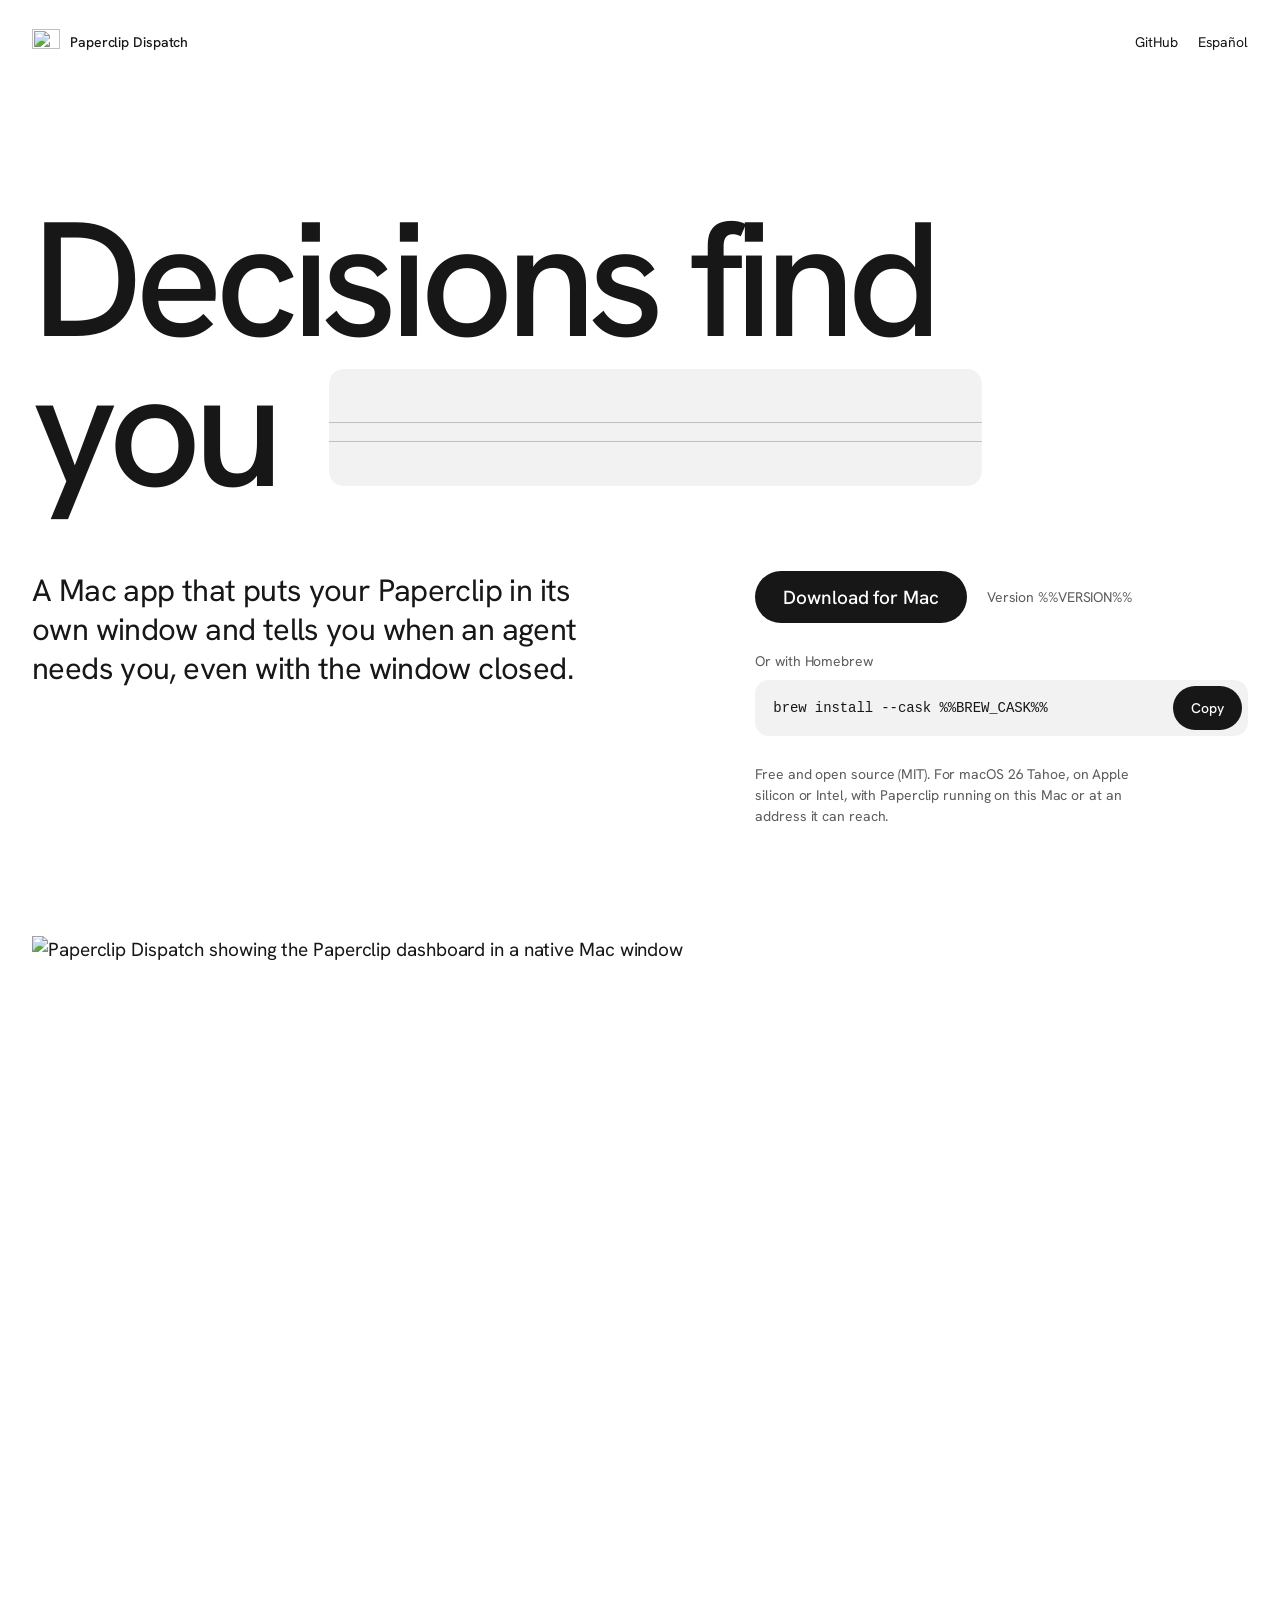
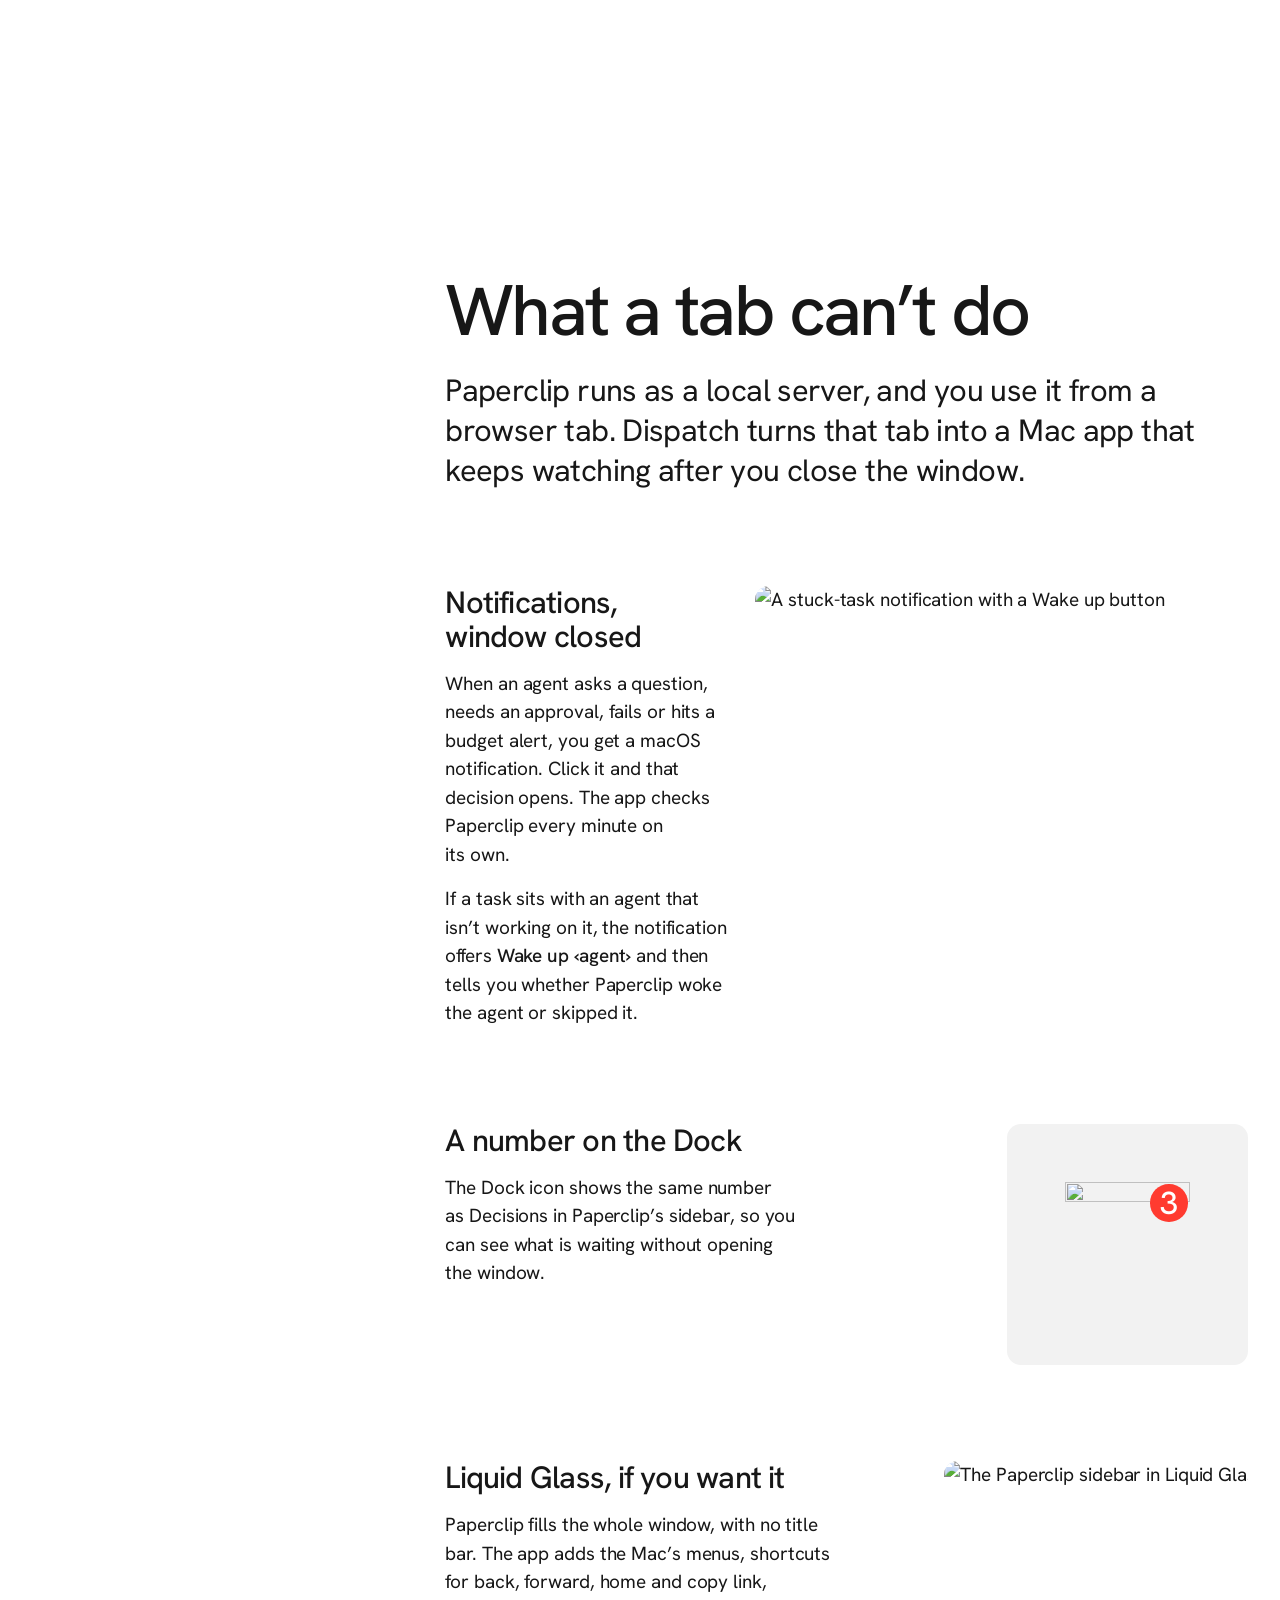
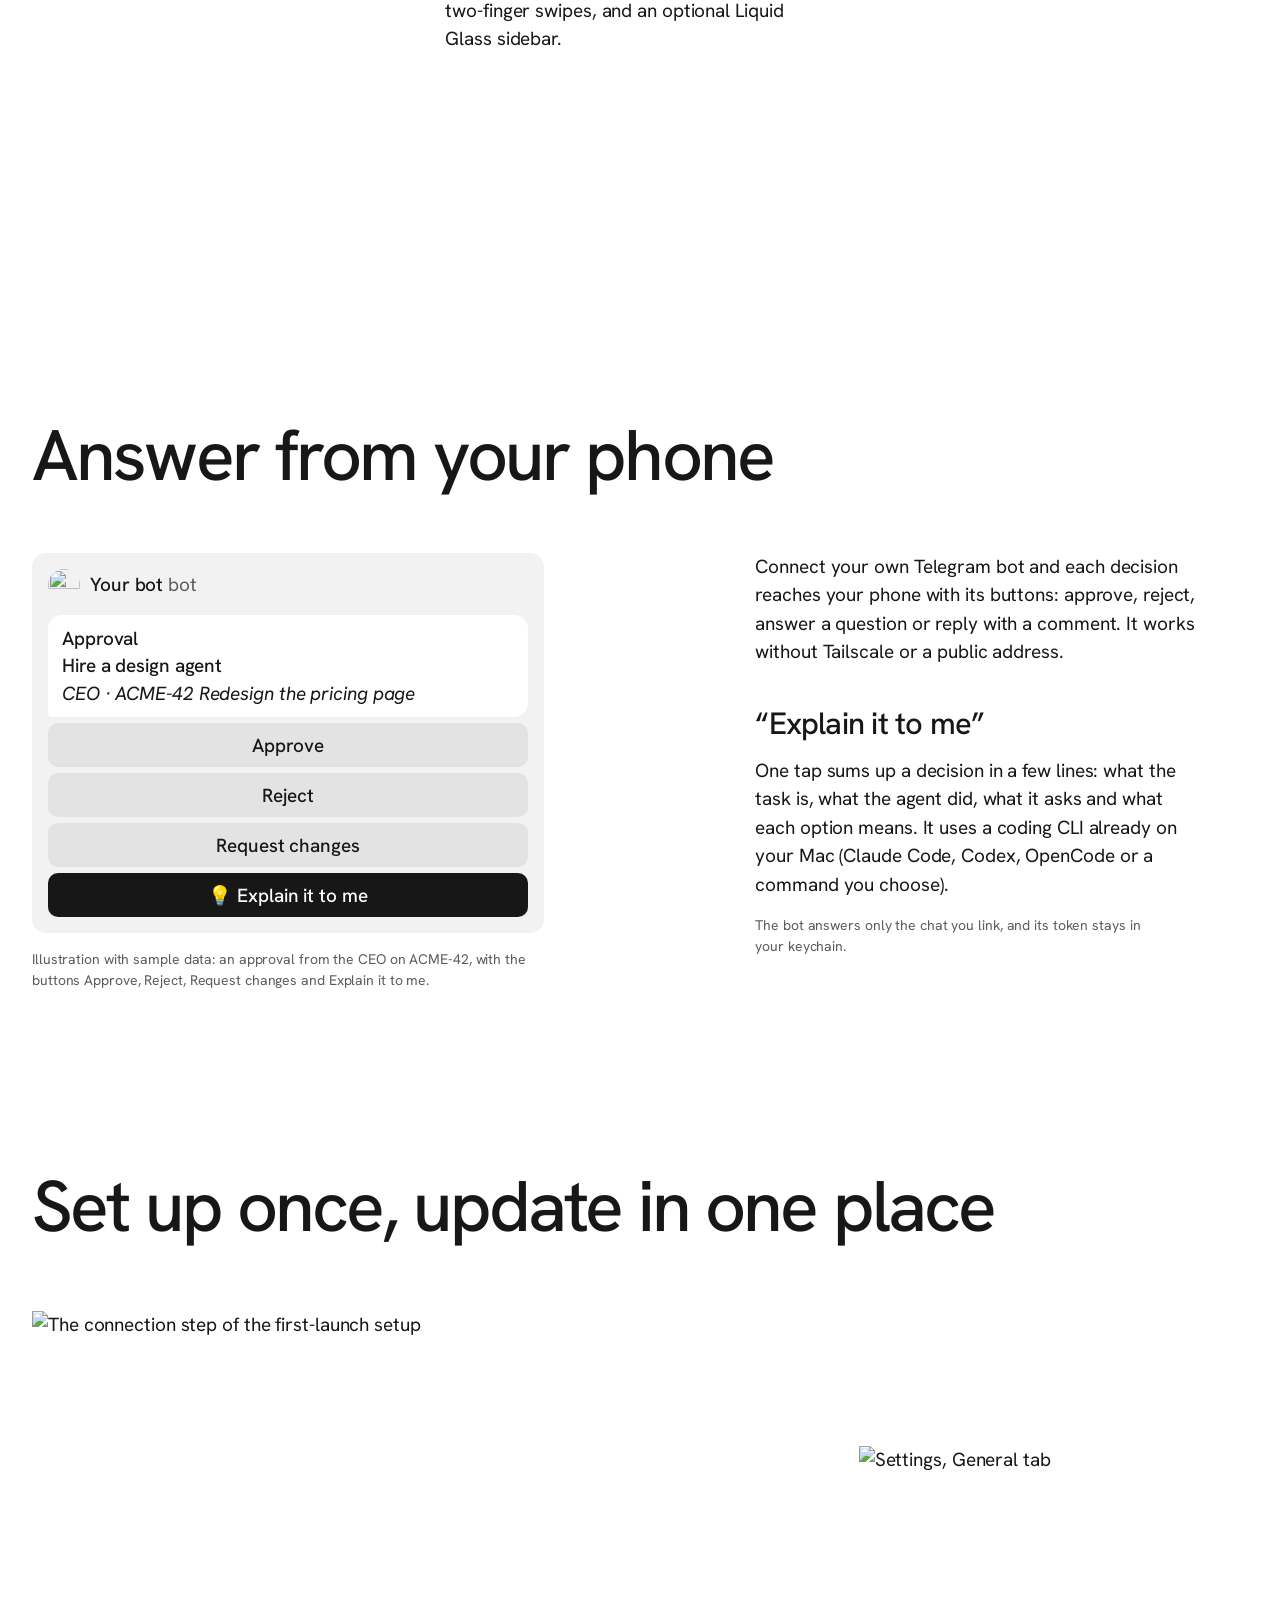
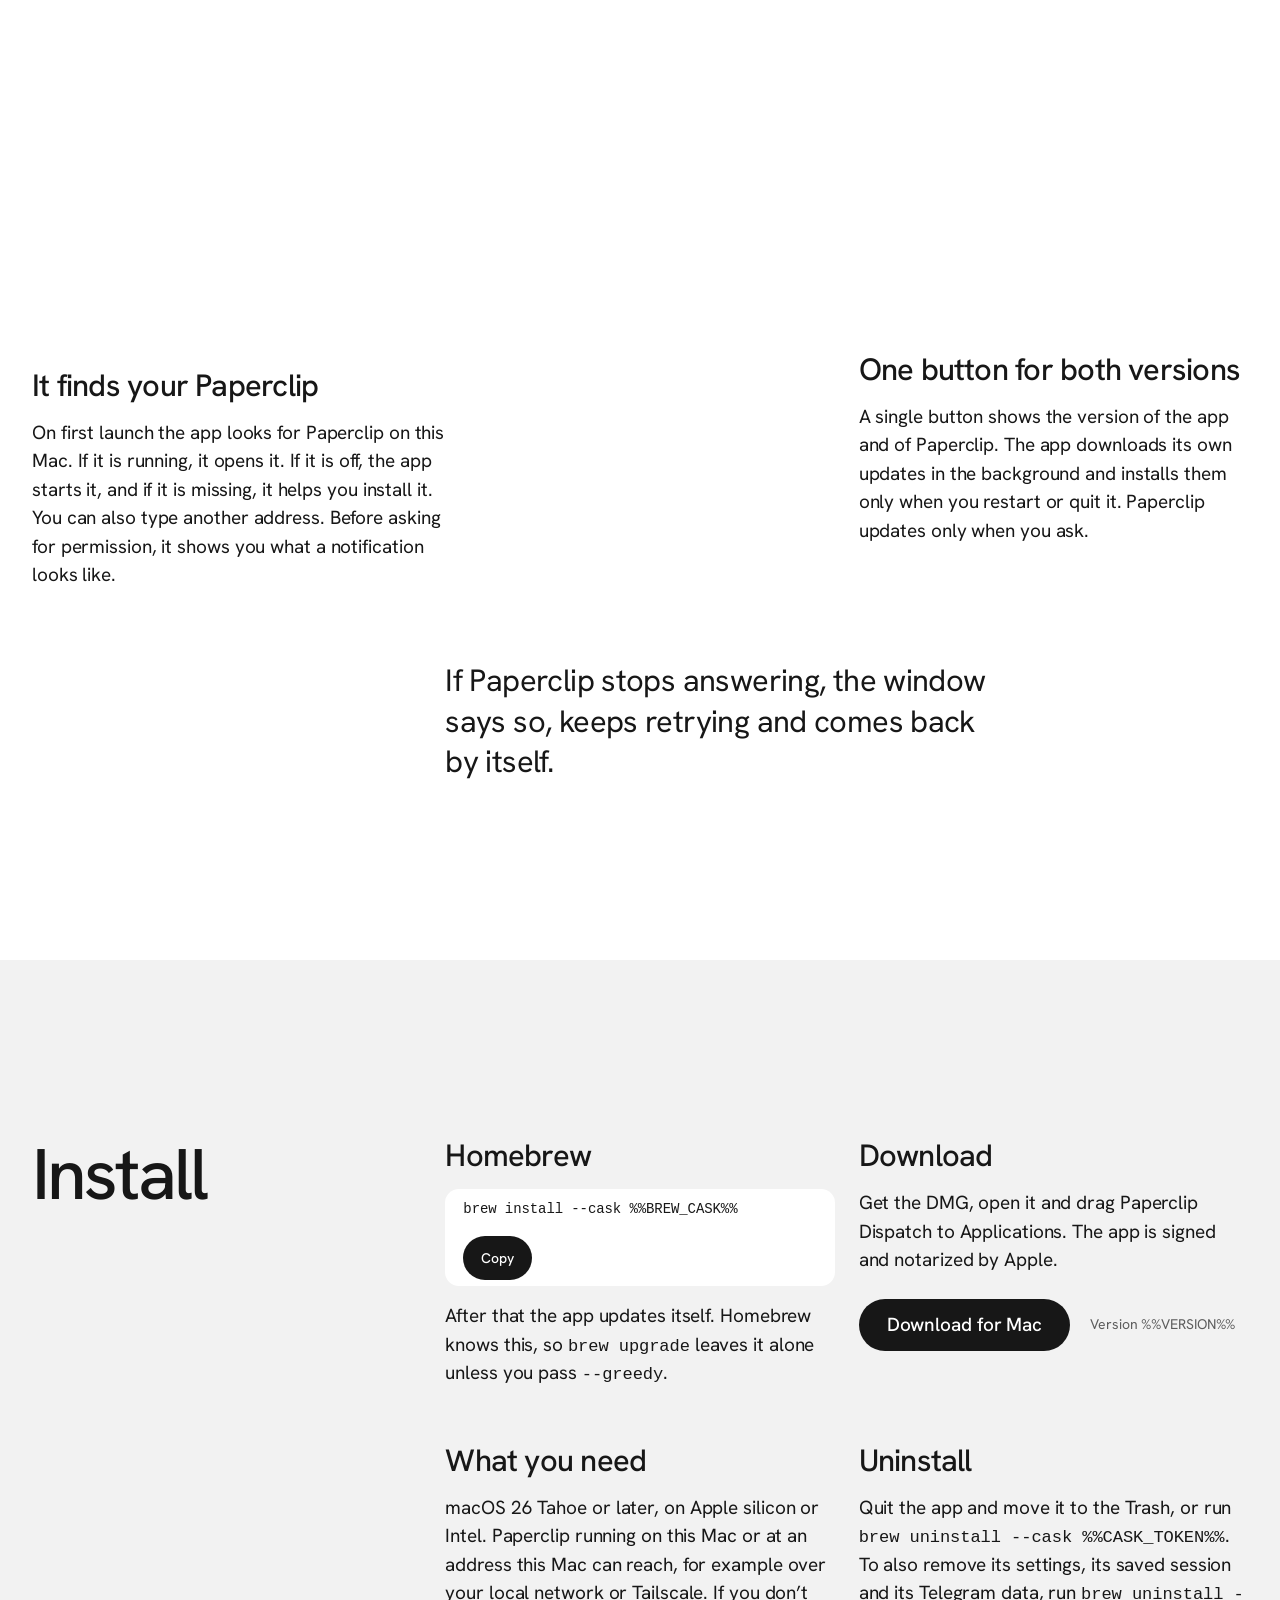
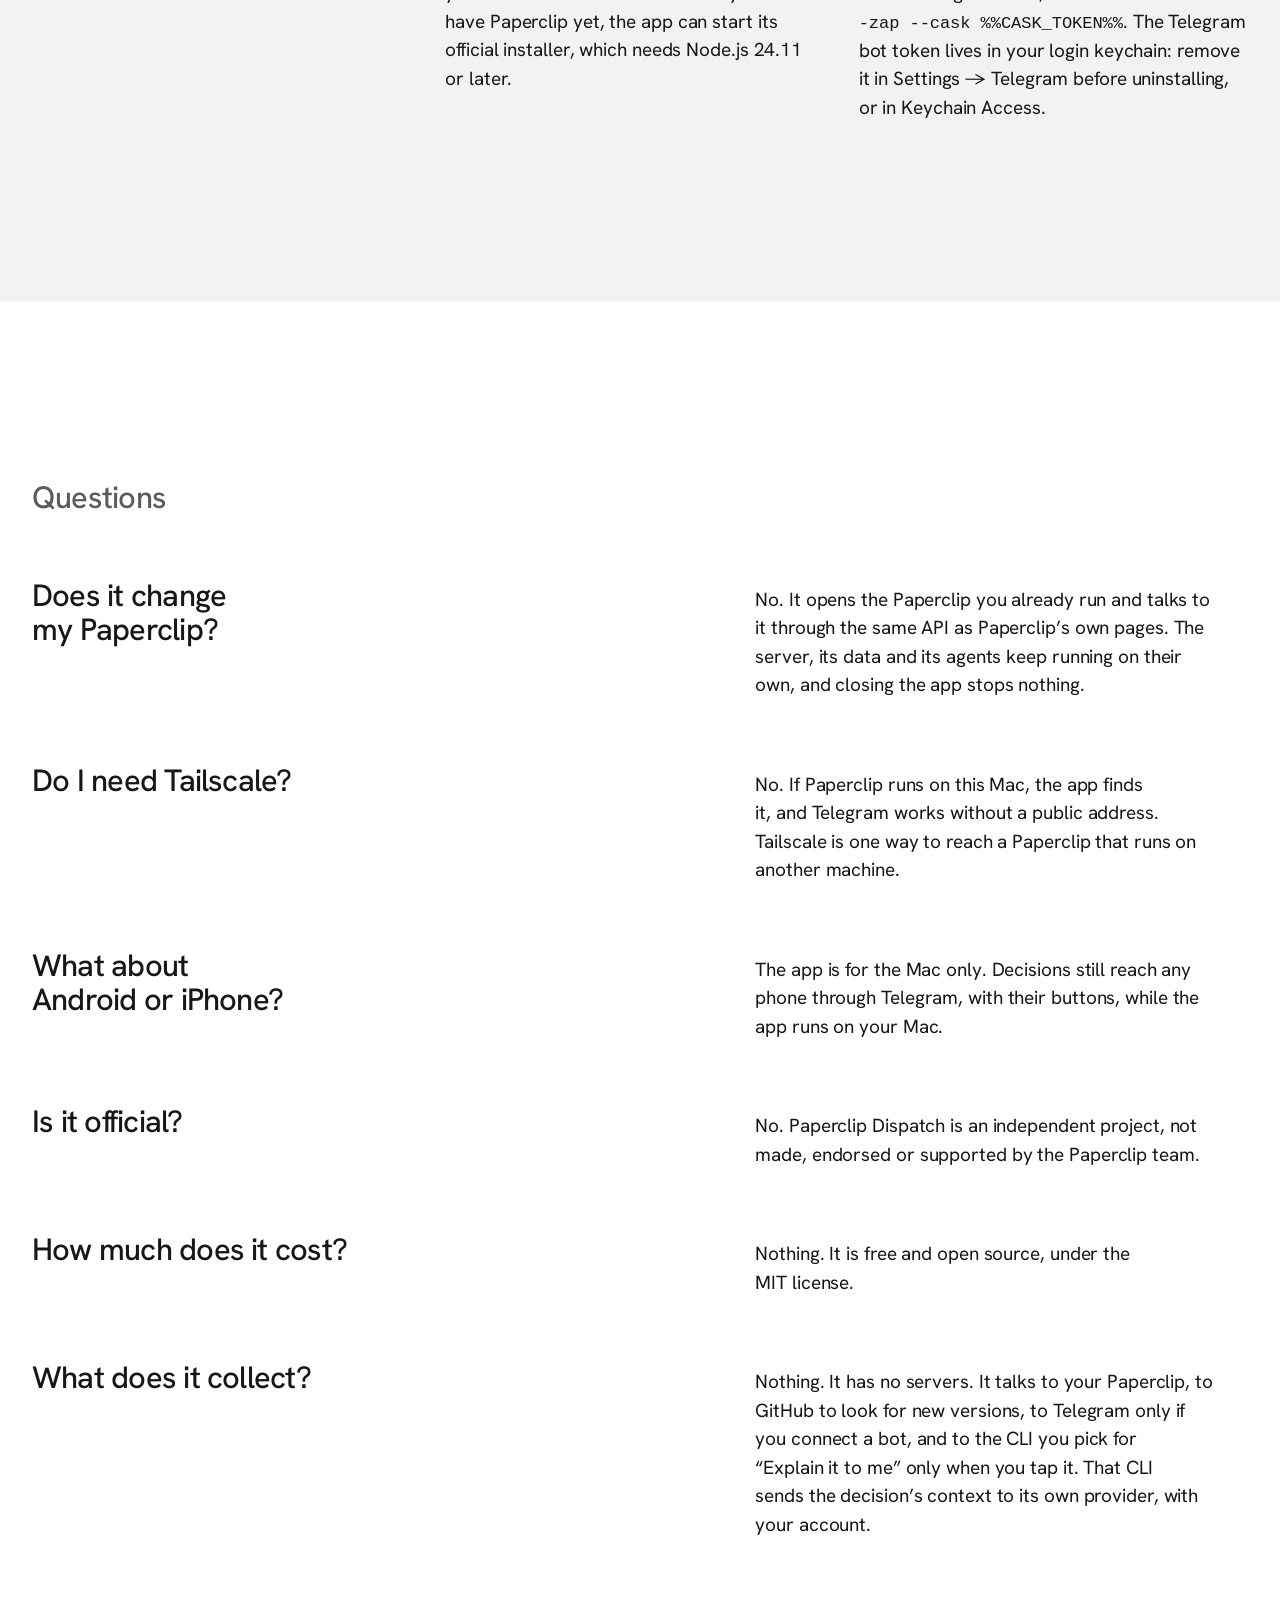
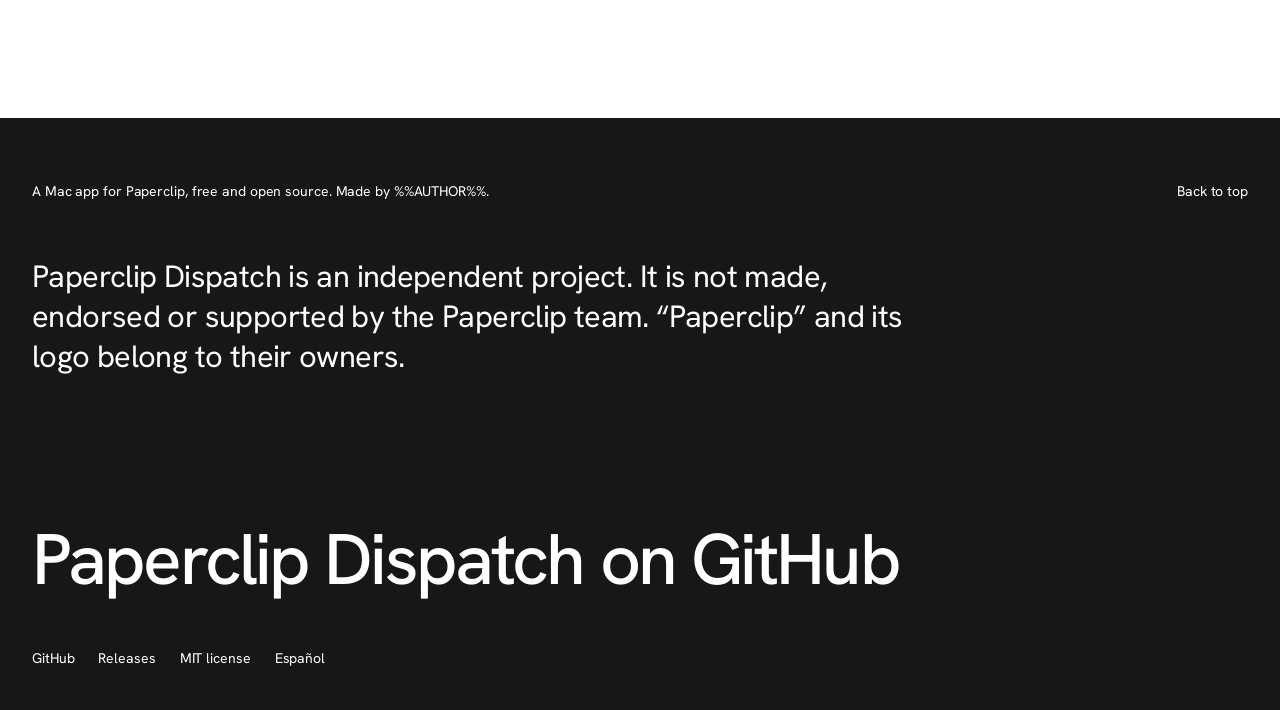
==== site/index.html @ 29b53650 "feat(site): add the Telegram, setup, install, questions and footer sections The Telegram message is " ====
<!doctype html>
<html lang="en">
<head>
  <meta charset="utf-8">
  <meta name="viewport" content="width=device-width, initial-scale=1">
  <title>Paperclip Dispatch: a Mac app for Paperclip</title>
  <meta name="description" content="Your Paperclip in its own Mac window, with a notification when an agent needs you, a Dock badge and answers from Telegram. Free, MIT.">
  <meta name="color-scheme" content="light dark">
  <meta name="theme-color" content="#ffffff" media="(prefers-color-scheme: light)">
  <meta name="theme-color" content="#0a0a0a" media="(prefers-color-scheme: dark)">
  <link rel="canonical" href="%%SITE_URL%%">
  <link rel="alternate" hreflang="en" href="%%SITE_URL%%">
  <link rel="alternate" hreflang="es" href="%%SITE_URL%%es/">
  <link rel="alternate" hreflang="x-default" href="%%SITE_URL%%">
  <meta property="og:type" content="website">
  <meta property="og:site_name" content="Paperclip Dispatch">
  <meta property="og:url" content="%%SITE_URL%%">
  <meta property="og:locale" content="en_US">
  <meta property="og:locale:alternate" content="es_LA">
  <meta property="og:title" content="Paperclip Dispatch: a Mac app for Paperclip">
  <meta property="og:description" content="Your Paperclip in its own Mac window, with a notification when an agent needs you, a Dock badge and answers from Telegram. Free, MIT.">
  <meta property="og:image" content="%%SITE_URL%%social/card.jpg">
  <meta property="og:image:type" content="image/jpeg">
  <meta property="og:image:width" content="1200">
  <meta property="og:image:height" content="630">
  <meta property="og:image:alt" content="The Paperclip Dispatch icon, a stuck-task notification with its Wake up button and the app window">
  <meta name="twitter:card" content="summary_large_image">
  <meta name="twitter:title" content="Paperclip Dispatch: a Mac app for Paperclip">
  <meta name="twitter:description" content="Your Paperclip in its own Mac window, with a notification when an agent needs you, a Dock badge and answers from Telegram. Free, MIT.">
  <meta name="twitter:image" content="%%SITE_URL%%social/card.jpg">
  <meta name="twitter:image:alt" content="The Paperclip Dispatch icon, a stuck-task notification with its Wake up button and the app window">
  <link rel="icon" href="images/icon-64.png" sizes="64x64" type="image/png">
  <link rel="apple-touch-icon" href="images/icon-180.png">
  <link rel="preconnect" href="https://fonts.googleapis.com">
  <link rel="preconnect" href="https://fonts.gstatic.com" crossorigin>
  <link href="https://fonts.googleapis.com/css2?family=Hanken+Grotesk:wght@400;500&amp;display=swap" rel="stylesheet">
  <link rel="stylesheet" href="styles.css">
</head>
<body id="top">
  <header class="bar">
    <a class="wordmark" href="./" aria-label="Paperclip Dispatch, home">
      <img src="images/icon-64.png" width="28" height="28" alt="">
      <span>Paperclip Dispatch</span>
    </a>
    <nav class="bar-links" aria-label="Elsewhere">
      <a class="link" href="%%REPO_URL%%">GitHub</a>
      <a class="link" href="es/" hreflang="es" lang="es">Español</a>
    </nav>
  </header>

  <main>
    <section class="hero" aria-labelledby="hero-title">
      <h1 id="hero-title" class="sentence">
        <span class="sentence-words">Decisions find<br class="br-wide"> you</span>
        <span class="strip shutter">
          <picture>
            <source media="(prefers-color-scheme: dark)" srcset="images/notification-dark-880.webp">
            <img src="images/notification-880.webp" width="880" height="224" alt="" fetchpriority="high">
          </picture>
        </span>
      </h1>

      <div class="hero-body">
        <p class="lead">A Mac app that puts your Paperclip in its own window and tells you when an agent needs you, even with the window closed.</p>

        <div class="get">
          <div class="download">
            <a class="button" href="%%DMG_URL%%">Download for Mac</a>
            <span class="build-version note">Version %%VERSION%%</span>
          </div>
          <div class="brew" data-ui>
            <span class="note" id="brew-label">Or with Homebrew</span>
            <div class="command">
              <code id="brew-command">brew install --cask %%BREW_CASK%%</code>
              <button class="copy" type="button" data-copy="brew-command" data-copied="Copied" data-copied-status="Copied to the clipboard." data-selected-status="Selected. Press ⌘C to copy." aria-describedby="brew-label">Copy</button>
            </div>
            <span class="copied visually-hidden" role="status" aria-live="polite"></span>
          </div>
          <p class="note requirements">Free and open source (MIT). For macOS 26 Tahoe, on Apple silicon or Intel, with Paperclip running on this Mac or at an address it can reach.</p>
        </div>
      </div>

      <picture class="window">
        <source media="(prefers-color-scheme: dark)" sizes="calc(100vw - 2rem)"
          srcset="images/window-dark-640.webp 640w, images/window-dark-1280.webp 1280w, images/window-dark-2560.webp 2560w">
        <img src="images/window-light-1280.webp" sizes="calc(100vw - 2rem)"
          srcset="images/window-light-640.webp 640w, images/window-light-1280.webp 1280w, images/window-light-2560.webp 2560w"
          width="2560" height="1600" loading="lazy" decoding="async" alt="Paperclip Dispatch showing the Paperclip dashboard in a native Mac window">
      </picture>
    </section>

    <section class="tab" aria-labelledby="tab-title">
      <div class="tab-intro">
        <h2 id="tab-title">What a tab can’t do</h2>
        <p class="statement">Paperclip runs as a local server, and you use it from a browser tab. Dispatch turns that tab into a Mac app that keeps watching after you close the window.</p>
      </div>

      <article class="row row-notify">
        <div class="row-text">
          <h3>Notifications, window closed</h3>
          <p>When an agent asks a question, needs an approval, fails or hits a budget alert, you get a macOS notification. Click it and that decision opens. The app checks Paperclip every minute on its own.</p>
          <p>If a task sits with an agent that isn’t working on it, the notification offers <strong>Wake up ‹agent›</strong> and then tells you whether Paperclip woke the agent or skipped it.</p>
        </div>
        <figure class="row-media media-notify">
          <picture>
            <source media="(prefers-color-scheme: dark)" srcset="images/notification-dark-880.webp">
            <img src="images/notification-880.webp" width="880" height="224" loading="lazy" decoding="async" alt="A stuck-task notification with a Wake up button">
          </picture>
        </figure>
      </article>

      <article class="row row-dock">
        <div class="row-text">
          <h3>A number on the Dock</h3>
          <p>The Dock icon shows the same number as Decisions in Paperclip’s sidebar, so you can see what is waiting without opening the window.</p>
        </div>
        <figure class="row-media media-dock" data-ui role="img" aria-label="The app icon with a sample count on its Dock badge">
          <span class="dock">
            <img src="images/icon-384.webp" width="384" height="384" loading="lazy" decoding="async" alt="">
            <span class="badge" aria-hidden="true">3</span>
          </span>
        </figure>
      </article>

      <article class="row row-glass">
        <div class="row-text">
          <h3>Liquid Glass, if you want it</h3>
          <p>Paperclip fills the whole window, with no title bar. The app adds the Mac’s menus, shortcuts for back, forward, home and copy link, two-finger swipes, and an optional Liquid Glass sidebar.</p>
        </div>
        <figure class="row-media media-glass">
          <img src="images/window-glass-1280.webp" sizes="(min-width: 900px) 1270px, 190vw"
            srcset="images/window-glass-1280.webp 1280w, images/window-glass-2560.webp 2560w"
            width="2560" height="1600" loading="lazy" decoding="async" alt="The Paperclip sidebar in Liquid Glass">
        </figure>
      </article>
    </section>

    <section class="phone" aria-labelledby="phone-title">
      <h2 id="phone-title">Answer from your phone</h2>

      <figure class="phone-chat">
        <div class="chat" data-ui>
          <div class="chat-head" aria-hidden="true">
            <img src="images/icon-64.png" width="32" height="32" alt="">
            <span><span class="chat-name">Your bot</span> <span class="chat-role">bot</span></span>
          </div>
          <div class="bubble">
            <p><strong>Approval</strong></p>
            <p><strong>Hire a design agent</strong></p>
            <p><em>CEO · ACME-42 Redesign the pricing page</em></p>
          </div>
          <div class="keys">
            <span class="key">Approve</span>
            <span class="key">Reject</span>
            <span class="key">Request changes</span>
            <details class="explain">
              <summary class="key key-live">💡 Explain it to me</summary> <!-- taste-skill-ignore: el 💡 es parte del texto real del botón (TelegramChannel.keyboard) -->
              <div class="bubble reply">
                <p class="quote"><span class="chat-name">Your bot</span> Approval · Hire a design agent</p>
                <p>💡 The task is the pricing page redesign (ACME-42).</p> <!-- taste-skill-ignore: la app empieza la respuesta con 💡 (TelegramChannel.explain) -->
                <p>The CEO wrote the copy and a plan for the page, and now wants a design agent for the visual work.</p>
                <p>It asks you to approve hiring that agent.</p>
                <p><strong>Approve</strong>: the new agent joins the company and takes the design.</p>
                <p><strong>Reject</strong>: nobody is hired and the CEO keeps the task.</p>
                <p><strong>Request changes</strong>: you write what to change and the CEO revises the request.</p>
                <p class="reply-hint"><em>To ask the agent something, reply to the decision.</em></p>
              </div>
            </details>
          </div>
        </div>
        <figcaption class="note">Illustration with sample data: an approval from the CEO on ACME-42, with the buttons Approve, Reject, Request changes and Explain it to me.</figcaption>
      </figure>

      <div class="phone-text">
        <p class="phone-lead">Connect your own Telegram bot and each decision reaches your phone with its buttons: approve, reject, answer a question or reply with a comment. It works without Tailscale or a public address.</p>
        <h3>“Explain it to me”</h3>
        <p>One tap sums up a decision in a few lines: what the task is, what the agent did, what it asks and what each option means. It uses a coding CLI already on your Mac (Claude Code, Codex, OpenCode or a command you choose).</p>
        <p class="note">The bot answers only the chat you link, and its token stays in your keychain.</p>
      </div>
    </section>

    <section class="setup" aria-labelledby="setup-title">
      <h2 id="setup-title">Set up once, update in one place</h2>

      <article class="setup-step setup-welcome">
        <img src="images/welcome-1280.webp" sizes="(min-width: 900px) 52vw, calc(100vw - 2rem)"
          srcset="images/welcome-640.webp 640w, images/welcome-1280.webp 1280w"
          width="1280" height="1160" loading="lazy" decoding="async" alt="The connection step of the first-launch setup">
        <div class="setup-text">
          <h3>It finds your Paperclip</h3>
          <p>On first launch the app looks for Paperclip on this Mac. If it is running, it opens it. If it is off, the app starts it, and if it is missing, it helps you install it. You can also type another address. Before asking for permission, it shows you what a notification looks like.</p>
        </div>
      </article>

      <article class="setup-step setup-settings">
        <img src="images/settings-1160.webp" sizes="(min-width: 900px) 34vw, calc(100vw - 2rem)"
          srcset="images/settings-580.webp 580w, images/settings-1160.webp 1160w"
          width="1160" height="1440" loading="lazy" decoding="async" alt="Settings, General tab">
        <div class="setup-text">
          <h3>One button for both versions</h3>
          <p>A single button shows the version of the app and of Paperclip. The app downloads its own updates in the background and installs them only when you restart or quit it. Paperclip updates only when you ask.</p>
        </div>
      </article>

      <p class="statement setup-close">If Paperclip stops answering, the window says so, keeps retrying and comes back by itself.</p>
    </section>

    <section class="install" id="install" aria-labelledby="install-title">
      <h2 id="install-title">Install</h2>

      <div class="install-grid">
        <div class="install-block">
          <h3>Homebrew</h3>
          <div class="brew" data-ui>
            <div class="command">
              <code id="brew-command-install">brew install --cask %%BREW_CASK%%</code>
              <button class="copy" type="button" data-copy="brew-command-install" data-copied="Copied" data-copied-status="Copied to the clipboard." data-selected-status="Selected. Press ⌘C to copy." aria-label="Copy the Homebrew command">Copy</button>
            </div>
            <span class="copied visually-hidden" role="status" aria-live="polite"></span>
          </div>
          <p>After that the app updates itself. Homebrew knows this, so <code>brew upgrade</code> leaves it alone unless you pass <code>--greedy</code>.</p>
        </div>

        <div class="install-block">
          <h3>Download</h3>
          <p>Get the DMG, open it and drag Paperclip Dispatch to Applications. The app is signed and notarized by Apple.</p>
          <div class="download">
            <a class="button" href="%%DMG_URL%%">Download for Mac</a>
            <span class="build-version note">Version %%VERSION%%</span>
          </div>
        </div>

        <div class="install-block">
          <h3>What you need</h3>
          <p>macOS 26 Tahoe or later, on Apple silicon or Intel. Paperclip running on this Mac or at an address this Mac can reach, for example over your local network or Tailscale. If you don’t have Paperclip yet, the app can start its official installer, which needs Node.js 24.11 or later.</p>
        </div>

        <div class="install-block">
          <h3>Uninstall</h3>
          <p>Quit the app and move it to the Trash, or run <code>brew uninstall --cask %%CASK_TOKEN%%</code>. To also remove its settings, its saved session and its Telegram data, run <code>brew uninstall --zap --cask %%CASK_TOKEN%%</code>. The Telegram bot token lives in your login keychain: remove it in Settings → Telegram before uninstalling, or in Keychain Access.</p>
        </div>
      </div>
    </section>

    <section class="faq" aria-labelledby="faq-title">
      <h2 id="faq-title">Questions</h2>
      <div class="qa">
        <h3>Does it change my Paperclip?</h3>
        <p>No. It opens the Paperclip you already run and talks to it through the same API as Paperclip’s own pages. The server, its data and its agents keep running on their own, and closing the app stops nothing.</p>
      </div>
      <div class="qa">
        <h3>Do I need Tailscale?</h3>
        <p>No. If Paperclip runs on this Mac, the app finds it, and Telegram works without a public address. Tailscale is one way to reach a Paperclip that runs on another machine.</p>
      </div>
      <div class="qa">
        <h3>What about Android or iPhone?</h3>
        <p>The app is for the Mac only. Decisions still reach any phone through Telegram, with their buttons, while the app runs on your Mac.</p>
      </div>
      <div class="qa">
        <h3>Is it official?</h3>
        <p>No. Paperclip Dispatch is an independent project, not made, endorsed or supported by the Paperclip team.</p>
      </div>
      <div class="qa">
        <h3>How much does it cost?</h3>
        <p>Nothing. It is free and open source, under the MIT license.</p>
      </div>
      <div class="qa">
        <h3>What does it collect?</h3>
        <p>Nothing. It has no servers. It talks to your Paperclip, to GitHub to look for new versions, to Telegram only if you connect a bot, and to the CLI you pick for “Explain it to me” only when you tap it. That CLI sends the decision’s context to its own provider, with your account.</p>
      </div>
    </section>
  </main>

  <footer class="close">
    <div class="close-top">
      <p>A Mac app for Paperclip, free and open source. Made by <a class="link" href="%%AUTHOR_URL%%">%%AUTHOR%%</a>.</p>
      <a class="link" href="#top">Back to top</a>
    </div>
    <p class="disclaimer">Paperclip Dispatch is an independent project. It is not made, endorsed or supported by the Paperclip team. “Paperclip” and its logo belong to their owners.</p>
    <a class="close-line" href="%%REPO_URL%%">Paperclip Dispatch on GitHub</a>
    <nav class="close-links" aria-label="Project">
      <a class="link" href="%%REPO_URL%%">GitHub</a>
      <a class="link" href="%%REPO_URL%%/releases">Releases</a>
      <a class="link" href="%%REPO_URL%%/blob/main/LICENSE">MIT license</a>
      <a class="link" href="es/" hreflang="es" lang="es">Español</a>
    </nav>
  </footer>

  <script src="copy.js" defer></script>
</body>
</html>
---- site/styles.css ----
/* Paperclip Dispatch: la landing. Dirección «sentence-as-layout» (ver el documento design de VIN-237). */

/* ---- Tokens ---- */
:root {
  /* La tinta de Paperclip sobre su fondo. El color solo aparece cuando significa algo (el número del Dock). */
  --ground: #ffffff;
  --ink: #171717;
  --soft: #5c5c5c;
  --surface: #f2f2f2;
  --on-ink: #ffffff;
  --badge: #ff3b30;
  /* Las teclas del mensaje de Telegram (ilustración): un paso más que la superficie */
  --key: #e3e3e3;

  --font: "Hanken Grotesk", ui-sans-serif, system-ui, -apple-system, "Helvetica Neue", Arial, sans-serif;
  --font-code: ui-monospace, "SF Mono", Menlo, monospace; /* taste-skill-ignore: solo para el comando de Homebrew, que es código real en <code> */

  /* Cinco tamaños, ninguno más */
  --step-small: 0.875rem;
  --step-body: clamp(1.0625rem, 1rem + 0.25vw, 1.1875rem);
  --step-title: clamp(1.375rem, 1.05rem + 1.1vw, 2.25rem);
  --step-head: clamp(2.5rem, 1.6rem + 3.6vw, 5rem);
  --step-display: clamp(3.5rem, 0.6rem + 12vw, 10.5rem);

  --margin: clamp(1rem, 0.4rem + 2.4vw, 2rem);
  --gap: clamp(1rem, 0.5rem + 1.5vw, 1.5rem);
  --section: clamp(7.5rem, 4rem + 9vw, 12.5rem);
  --radius: 14px;

  --ease-out: cubic-bezier(0.22, 1, 0.36, 1);
  --ease-in-out: cubic-bezier(0.65, 0, 0.35, 1);
}

@media (prefers-color-scheme: dark) {
  :root {
    --ground: #0a0a0a;
    --ink: #e5e5e5;
    --soft: #a3a3a3;
    --surface: #1a1a1a;
    --on-ink: #0a0a0a;
    --badge: #ff453a;
    --key: #2a2a2a;
  }
}

/* ---- Base ---- */
*, *::before, *::after { box-sizing: border-box; }
html { -webkit-text-size-adjust: 100%; text-size-adjust: 100%; }
body {
  margin: 0;
  background: var(--ground);
  color: var(--ink);
  font-family: var(--font);
  font-size: var(--step-body);
  line-height: 1.5;
  letter-spacing: -0.005em;
  -webkit-font-smoothing: antialiased;
  overflow-x: clip;
}
img, picture { display: block; max-width: 100%; }
img { height: auto; }
h1, h2, h3, p, figure { margin: 0; }
h1, h2, h3 { font-weight: 500; text-wrap: balance; }
p { text-wrap: pretty; }
strong { font-weight: 500; }
a { color: inherit; }
:focus-visible { outline: 2px solid var(--ink); outline-offset: 3px; border-radius: 4px; }
::selection { background: var(--ink); color: var(--ground); }

.note { font-size: var(--step-small); color: var(--soft); }

.link {
  text-decoration: underline;
  text-decoration-color: transparent;
  text-decoration-thickness: 0.07em;
  text-underline-offset: 0.2em;
  transition: text-decoration-color 180ms ease;
}

/* Un solo botón: relleno con la tinta, totalmente redondo (como el «Wake up» del aviso). */
.button, .copy {
  display: inline-flex;
  align-items: center;
  justify-content: center;
  border: 0;
  border-radius: 999px;
  background: var(--ink);
  color: var(--on-ink);
  font: 500 var(--step-body) / 1 var(--font);
  text-decoration: none;
  cursor: pointer;
  transition: transform 120ms var(--ease-out), opacity 180ms ease;
}
.button { min-height: 3.25rem; padding: 0 1.75rem; }
.copy { min-height: 2.75rem; padding: 0 1.125rem; font-size: var(--step-small); }
.button:active, .copy:active { transform: scale(0.97); }
@media (hover: hover) and (pointer: fine) {
  .link:hover { text-decoration-color: currentColor; }
  .button:hover, .copy:hover { opacity: 0.86; }
}

/* ---- Barra ---- */
.bar {
  display: flex;
  align-items: center;
  justify-content: space-between;
  padding: calc(var(--margin) * 0.9) var(--margin);
  font-size: var(--step-small);
}
.bar-links { display: flex; gap: 1.25rem; }
.wordmark { display: inline-flex; align-items: center; gap: 0.625rem; font-weight: 500; text-decoration: none; }

/* ---- Hero: la frase con el aviso en lugar de las últimas palabras ---- */
.hero { padding: clamp(3rem, 1rem + 8vw, 8rem) var(--margin) 0; }

.sentence {
  font-size: var(--step-display);
  line-height: 0.92;
  letter-spacing: -0.05em;
}
.sentence-words { display: block; }
.br-wide { display: none; }

/* El aviso, con la tarjeta entera y un margen parejo del fondo de la captura, se apoya en la línea base y mide
   la altura de las mayúsculas. La captura (docs/images/notification.png) mide 880 × 224 px y la tarjeta ocupa
   x 56–824, y 88–200: el recorte deja 16 px alrededor. Los márgenes en % se miden sobre el ancho del recorte. */
.strip {
  --src-w: 880;
  --src-h: 224;
  --cut-x: 40;
  --cut-y: 72;
  --cut-w: 800;
  --cut-h: 144;
  display: block;
  margin-top: 0.12em;
  width: 100%;
  aspect-ratio: var(--cut-w) / var(--cut-h);
  border-radius: var(--radius);
  overflow: hidden;
  background: var(--surface);
}
.strip img {
  width: calc(100% * var(--src-w) / var(--cut-w));
  max-width: none;
  margin: calc(-100% * var(--cut-y) / var(--cut-w)) 0 0 calc(-100% * var(--cut-x) / var(--cut-w));
  transform-origin: 50% calc(100% * (var(--cut-y) + var(--cut-h) / 2) / var(--src-h));
}

@media (min-width: 640px) {
  .sentence-words { display: inline; }
  .br-wide { display: inline; }
  .strip {
    display: inline-block;
    vertical-align: baseline;
    width: calc(0.72em * var(--cut-w) / var(--cut-h));
    margin: 0 0 0 0.12em;
    border-radius: 0.09em;
  }
}

.hero-body {
  display: grid;
  gap: 2.5rem var(--gap);
  margin-top: clamp(2.5rem, 1rem + 4vw, 4.5rem);
}
.lead { font-size: var(--step-title); line-height: 1.25; letter-spacing: -0.02em; max-width: 36ch; }

.get { display: grid; gap: 1.75rem; align-content: start; }
.download { display: flex; flex-wrap: wrap; align-items: center; gap: 0.75rem 1.25rem; }

.brew { display: grid; gap: 0.5rem; position: relative; }
.command {
  display: flex;
  flex-wrap: wrap;
  align-items: center;
  gap: 0.75rem;
  padding: 0.375rem 0.375rem 0.375rem 1.125rem;
  border-radius: var(--radius);
  background: var(--surface);
  min-width: 0;
}
.command code {
  /* Nunca más angosto que «javiervinus/tap/paperclip-dispatch»: si no cabe junto al botón, el botón baja */
  flex: 1 1 17rem;
  min-width: min(100%, 35ch);
  padding: 0.25rem 0;
  font-family: var(--font-code);
  font-size: var(--step-small);
  line-height: 1.5;
  overflow-wrap: break-word;
}
.visually-hidden { position: absolute; width: 1px; height: 1px; margin: -1px; overflow: hidden; clip-path: inset(50%); white-space: nowrap; }
.requirements { max-width: 52ch; }

@media (min-width: 900px) {
  .hero-body { grid-template-columns: repeat(12, minmax(0, 1fr)); }
  .lead { grid-column: 1 / span 6; }
  .get { grid-column: 8 / span 5; }
}

.window { display: block; margin-top: clamp(4rem, 2rem + 6vw, 8rem); }
.window img { width: 100%; }

/* ---- Lo que una pestaña no puede hacer: filas colgadas de un eje ---- */
.tab {
  padding: var(--section) var(--margin);
  display: grid;
  gap: clamp(4rem, 2rem + 5vw, 7.5rem);
}
.tab-intro { display: grid; gap: 1.5rem; }
.tab-intro h2 { font-size: var(--step-head); line-height: 0.98; letter-spacing: -0.04em; }
.statement { font-size: var(--step-title); line-height: 1.3; letter-spacing: -0.02em; max-width: 48ch; }

.row { display: grid; gap: 1.5rem var(--gap); align-items: start; }
.row-text { display: grid; gap: 1rem; max-width: 38ch; }
.row-text h3 { font-size: var(--step-title); line-height: 1.1; letter-spacing: -0.025em; }

.row-media { border-radius: var(--radius); overflow: hidden; }
.media-notify { width: 100%; max-width: 40rem; }
.media-dock {
  width: 70%;
  max-width: 20rem;
  justify-self: end;
  aspect-ratio: 1;
  display: grid;
  place-items: center;
  background: var(--surface);
}
.dock { position: relative; width: 52%; }
.dock img { width: 100%; }
.badge {
  position: absolute;
  top: 2%;
  right: 2%;
  display: grid;
  place-items: center;
  width: 30%;
  aspect-ratio: 1;
  border-radius: 50%;
  background: var(--badge);
  color: #ffffff;
  font-size: clamp(1.25rem, 0.8rem + 1.6vw, 2rem);
  font-weight: 500;
  line-height: 1;
  font-variant-numeric: tabular-nums;
}
.media-glass { width: 55%; max-width: 22rem; aspect-ratio: 4 / 5; position: relative; }
.media-glass img { position: absolute; top: 0; left: 0; width: 360%; max-width: none; }

@media (min-width: 900px) {
  .tab-intro, .row { grid-template-columns: repeat(12, minmax(0, 1fr)); }
  .tab-intro > * { grid-column: 5 / span 8; }
  .row-text { grid-column: 5 / span 4; }
  .row-media { grid-column: 9 / span 4; justify-self: end; }
  .media-dock { width: 62%; }
  .media-glass { width: 78%; }
}

@media (min-width: 1200px) {
  /* El aviso del titular se abre aquí más grande */
  .row-notify .row-text { grid-column: 5 / span 3; }
  .row-notify .row-media { grid-column: 8 / span 5; }
}

/* ---- Telegram: la ilustración a un lado, el texto al otro (al revés que las filas de arriba) ---- */
.phone {
  padding: 0 var(--margin) var(--section);
  display: grid;
  gap: clamp(2.5rem, 1.5rem + 3vw, 4.5rem) var(--gap);
  align-items: start;
}
.phone h2, .setup h2, .install h2 { font-size: var(--step-head); line-height: 0.98; letter-spacing: -0.04em; }
.phone-text { display: grid; gap: 1rem; max-width: 40ch; }
.phone-lead { margin-bottom: 1.5rem; }
.phone-text h3 { font-size: var(--step-title); line-height: 1.1; letter-spacing: -0.025em; }

.phone-chat { display: grid; gap: 1rem; width: 100%; max-width: 32rem; }
/* El mensaje del bot, dibujado con el texto y los botones que arma la app (TelegramFormat.decision y
   TelegramChannel.keyboard). Es una ilustración: la tecla «Explain it to me» abre el resumen sin JS. */
.chat {
  display: grid;
  gap: 0.375rem;
  padding: 1rem;
  border-radius: var(--radius);
  background: var(--surface);
  line-height: 1.45;
}
.chat-head { display: flex; align-items: center; gap: 0.625rem; margin-bottom: 0.5rem; }
.chat-head img { border-radius: 50%; }
.chat-name { font-weight: 500; }
.chat-role { color: var(--soft); }
.bubble {
  padding: 0.625rem 0.875rem;
  border-radius: var(--radius) var(--radius) var(--radius) 4px;
  background: var(--ground);
}
.bubble p { margin: 0; }
.keys { display: grid; gap: 0.375rem; }
.key {
  display: flex;
  align-items: center;
  justify-content: center;
  min-height: 2.75rem;
  padding: 0.5rem 1rem;
  border-radius: 10px;
  background: var(--key);
  font-weight: 500;
  text-align: center;
}
.explain { display: grid; gap: 0.75rem; }
.key-live {
  list-style: none;
  background: var(--ink);
  color: var(--on-ink);
  cursor: pointer;
  transition: transform 120ms var(--ease-out), opacity 180ms ease;
}
.key-live::-webkit-details-marker { display: none; }
.key-live:active { transform: scale(0.97); }
.reply { display: grid; gap: 0.375rem; }
.quote { padding: 0.375rem 0.625rem; border-radius: 8px; background: var(--surface); }
.reply-hint { margin-top: 0.375rem; }

@media (min-width: 900px) {
  .phone { grid-template-columns: repeat(12, minmax(0, 1fr)); }
  .phone h2 { grid-column: 1 / span 12; }
  .phone-chat { grid-column: 1 / span 6; }
  .phone-text { grid-column: 8 / span 5; }
}

/* ---- Primer arranque y actualizaciones: dos capturas de tamaños distintos, la segunda más abajo ---- */
.setup {
  padding: 0 var(--margin) var(--section);
  display: grid;
  gap: clamp(3rem, 2rem + 3vw, 5rem) var(--gap);
  align-items: start;
}
.setup-step { display: grid; gap: 1.5rem; }
.setup-step img { width: 100%; }
.setup-settings img { max-width: 24rem; }
.setup-text { display: grid; gap: 1rem; max-width: 40ch; }
.setup-text h3 { font-size: var(--step-title); line-height: 1.1; letter-spacing: -0.025em; }
.setup-close { max-width: 34ch; }

@media (min-width: 900px) {
  .setup { grid-template-columns: repeat(12, minmax(0, 1fr)); }
  .setup h2 { grid-column: 1 / span 12; }
  .setup-welcome { grid-column: 1 / span 7; }
  .setup-settings { grid-column: 9 / span 4; margin-top: clamp(6rem, 2rem + 8vw, 12rem); }
  .setup-settings img { max-width: none; }
  .setup-close { grid-column: 5 / span 7; }
}

/* ---- Instalar: un campo de superficie a todo el ancho ---- */
.install {
  padding: var(--section) var(--margin);
  background: var(--surface);
  display: grid;
  gap: clamp(2.5rem, 1.5rem + 3vw, 4.5rem) var(--gap);
  align-items: start;
}
.install .command { background: var(--ground); }
.install-grid { display: grid; gap: clamp(2.5rem, 1.5rem + 2.5vw, 4rem) var(--gap); }
.install-block { display: grid; gap: 1rem; align-content: start; max-width: 44ch; }
.install-block h3 { font-size: var(--step-title); line-height: 1.1; letter-spacing: -0.025em; }
.install-block .download { margin-top: 0.5rem; }
.install-block p code, .faq code {
  font-family: var(--font-code);
  font-size: 0.9em;
  overflow-wrap: anywhere;
}

@media (min-width: 900px) {
  .install { grid-template-columns: repeat(12, minmax(0, 1fr)); }
  .install h2 { grid-column: 1 / span 4; }
  .install-grid { grid-column: 5 / span 8; grid-template-columns: repeat(2, minmax(0, 1fr)); }
}

/* ---- Preguntas: la pregunta grande a la izquierda, la respuesta al lado ---- */
.faq {
  padding: var(--section) var(--margin);
  display: grid;
  gap: clamp(3rem, 2rem + 2.5vw, 5rem);
}
.faq h2, .qa h3 { font-size: var(--step-title); line-height: 1.1; letter-spacing: -0.025em; }
.faq h2 { color: var(--soft); }
.qa { display: grid; gap: 0.75rem var(--gap); align-items: baseline; }
.qa p { max-width: 42ch; }

@media (min-width: 900px) {
  .qa { grid-template-columns: repeat(12, minmax(0, 1fr)); }
  .qa h3 { grid-column: 1 / span 6; max-width: 20ch; }
  .qa p { grid-column: 8 / span 5; }
}

/* ---- Pie: un campo de tinta, con el nombre de vuelta en grande ---- */
.close {
  padding: clamp(2.5rem, 1.5rem + 3vw, 4rem) var(--margin) clamp(2rem, 1rem + 2vw, 3rem);
  background: var(--ink);
  color: var(--on-ink);
  display: grid;
  gap: clamp(2rem, 1rem + 3vw, 4rem);
}
.close :focus-visible { outline-color: var(--on-ink); }
.close ::selection { background: var(--on-ink); color: var(--ink); }
.close-top { display: flex; flex-wrap: wrap; justify-content: space-between; gap: 1rem 2rem; font-size: var(--step-small); }
.disclaimer { max-width: 52ch; }
@media (min-width: 640px) {
  /* El aviso de proyecto independiente, a la vista: a tamaño de frase desde la tableta */
  .disclaimer { font-size: var(--step-title); line-height: 1.3; letter-spacing: -0.02em; }
}
.close-line {
  margin-top: clamp(2rem, 1rem + 6vw, 8rem);
  font-size: var(--step-head);
  font-weight: 500;
  line-height: 0.98;
  letter-spacing: -0.04em;
  text-decoration: underline;
  text-decoration-thickness: 0.05em;
  text-underline-offset: 0.12em;
  text-decoration-color: transparent;
  transition: text-decoration-color 180ms ease;
}
.close-links { display: flex; flex-wrap: wrap; gap: 0.75rem 1.5rem; font-size: var(--step-small); }
@media (hover: hover) and (pointer: fine) {
  .close-line:hover { text-decoration-color: currentColor; }
  .key-live:hover { opacity: 0.86; }
}

/* ---- Movimiento: solo transform y opacity, y nada se queda oculto sin él ---- */
@media (prefers-reduced-motion: no-preference) {
  @keyframes rise { from { opacity: 0; transform: translateY(24px); } }
  @keyframes shutter { from { clip-path: inset(0 100% 0 0 round 0.09em); } to { clip-path: inset(0 0 0 0 round 0.09em); } }
  @keyframes settle { from { transform: scale(1.12); } }

  .sentence { animation: rise 700ms var(--ease-out) both; }
  .explain[open] .reply { animation: rise 420ms var(--ease-out) both; }
  .strip { animation: shutter 1100ms var(--ease-in-out) 250ms both; }
  .strip img { animation: settle 1500ms var(--ease-out) 250ms both; }
  .lead { animation: rise 700ms var(--ease-out) 420ms both; }
  .get > * { animation: rise 700ms var(--ease-out) both; }
  .get > :nth-child(1) { animation-delay: 500ms; }
  .get > :nth-child(2) { animation-delay: 580ms; }
  .get > :nth-child(3) { animation-delay: 660ms; }

  @supports (animation-timeline: view()) {
    @keyframes enter { from { opacity: 0; transform: translateY(28px); } }
    @keyframes open { from { opacity: 0.4; transform: scale(0.94); } }

    .window img { animation: open linear both; animation-timeline: view(); animation-range: entry 0% cover 35%; }
    .tab-intro > *, .row-text > *, .row-media,
    .phone h2, .phone-chat, .phone-text > *, .setup h2, .setup-step > *, .setup-close,
    .install h2, .install-block, .faq h2, .qa > *, .close-line {
      animation: enter linear both;
      animation-timeline: view();
      animation-range: entry 5% entry 70%;
    }
    .tab-intro > :nth-child(2), .row-text > :nth-child(2) { animation-range: entry 12% entry 80%; }
    .row-text > :nth-child(3) { animation-range: entry 18% entry 90%; }
    .row-media { animation-range: entry 20% entry 95%; }
    .phone-chat, .setup-step > :nth-child(2), .qa > p { animation-range: entry 12% entry 80%; }
    .install-block:nth-child(2n) { animation-range: entry 14% entry 84%; }
  }
}
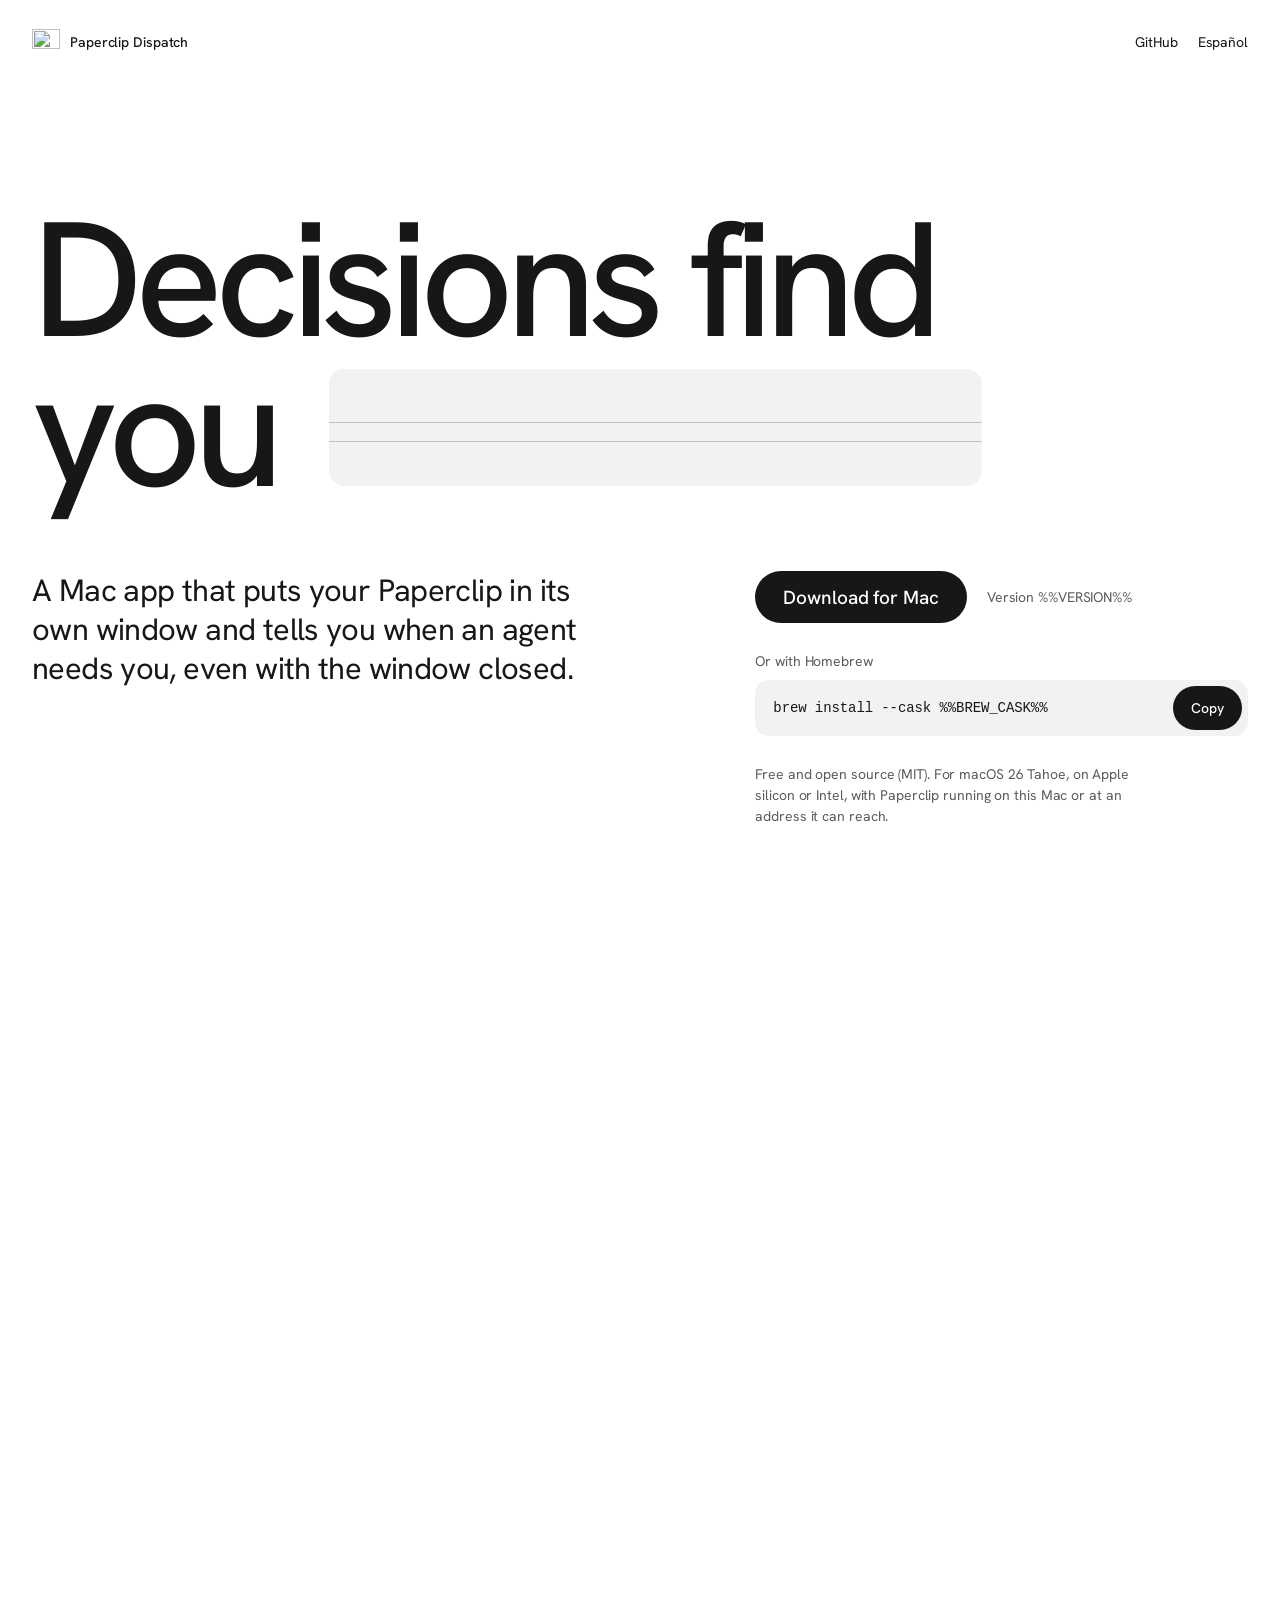
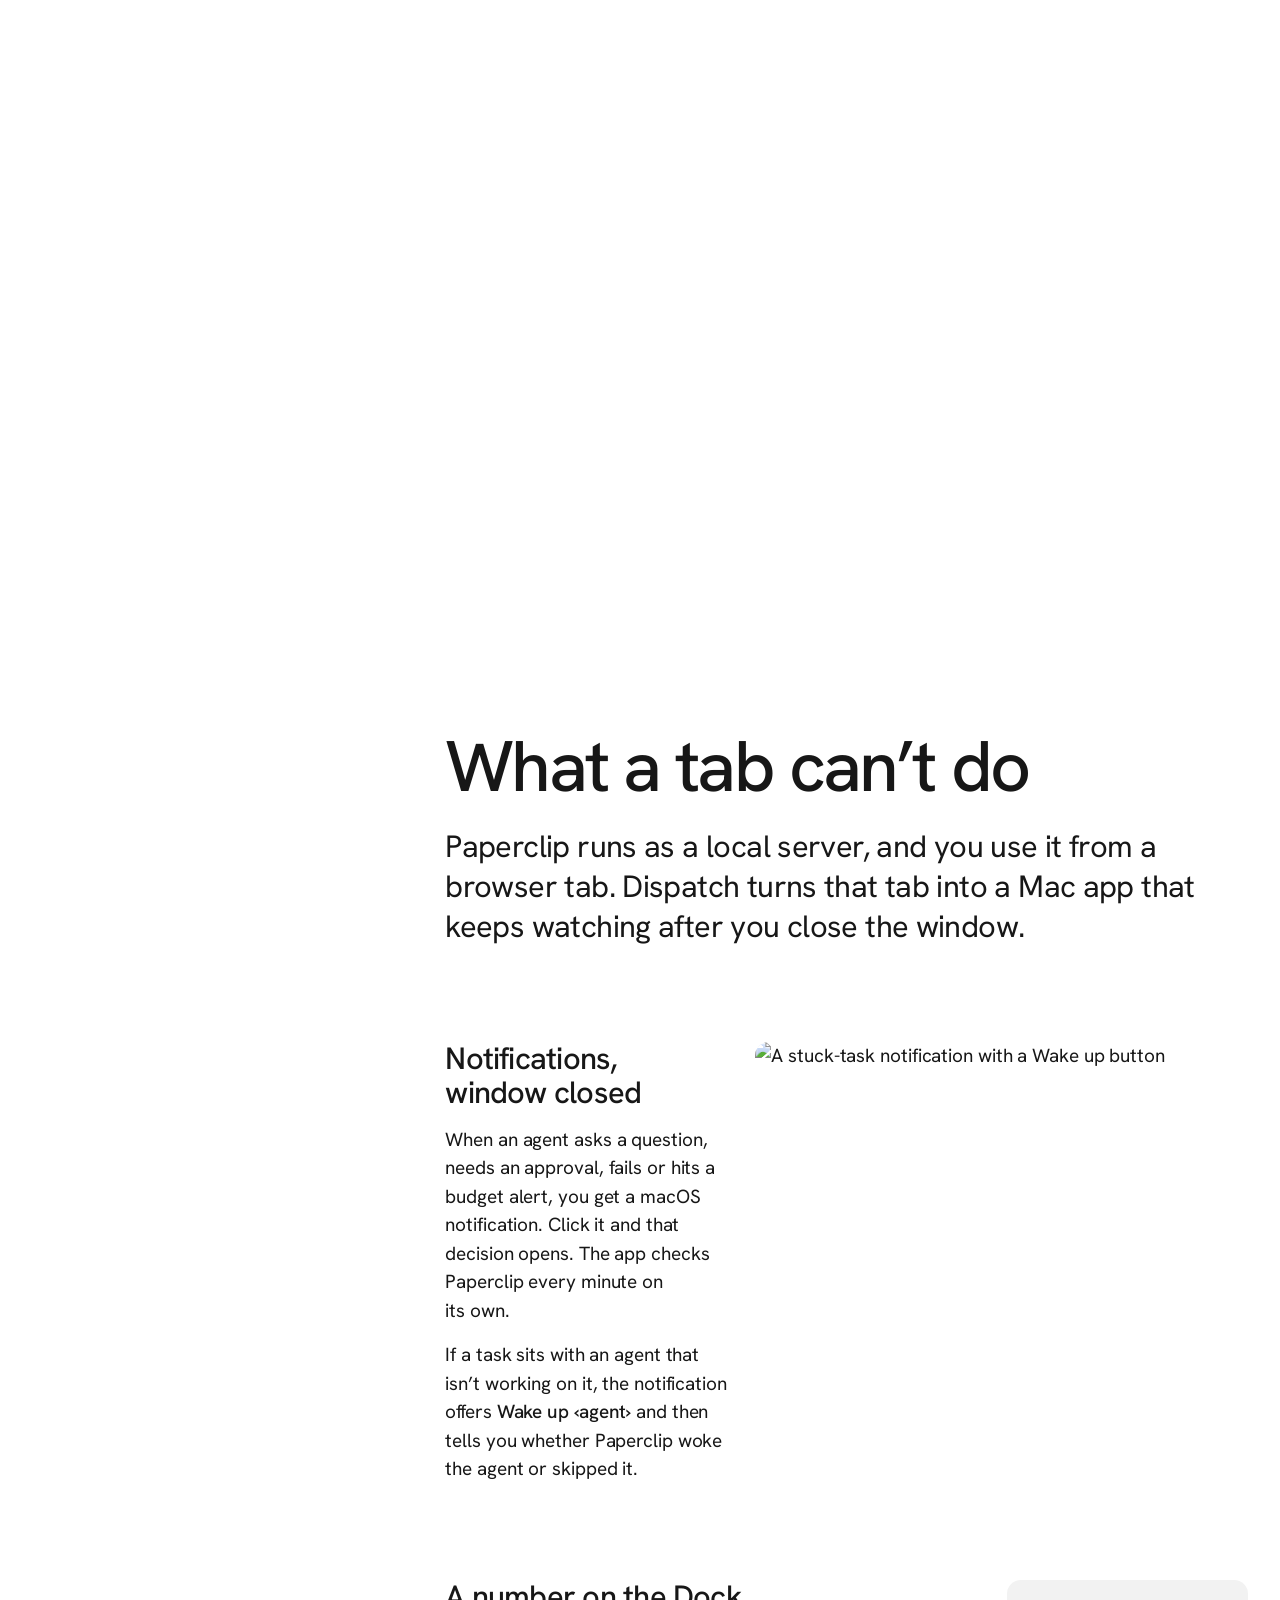
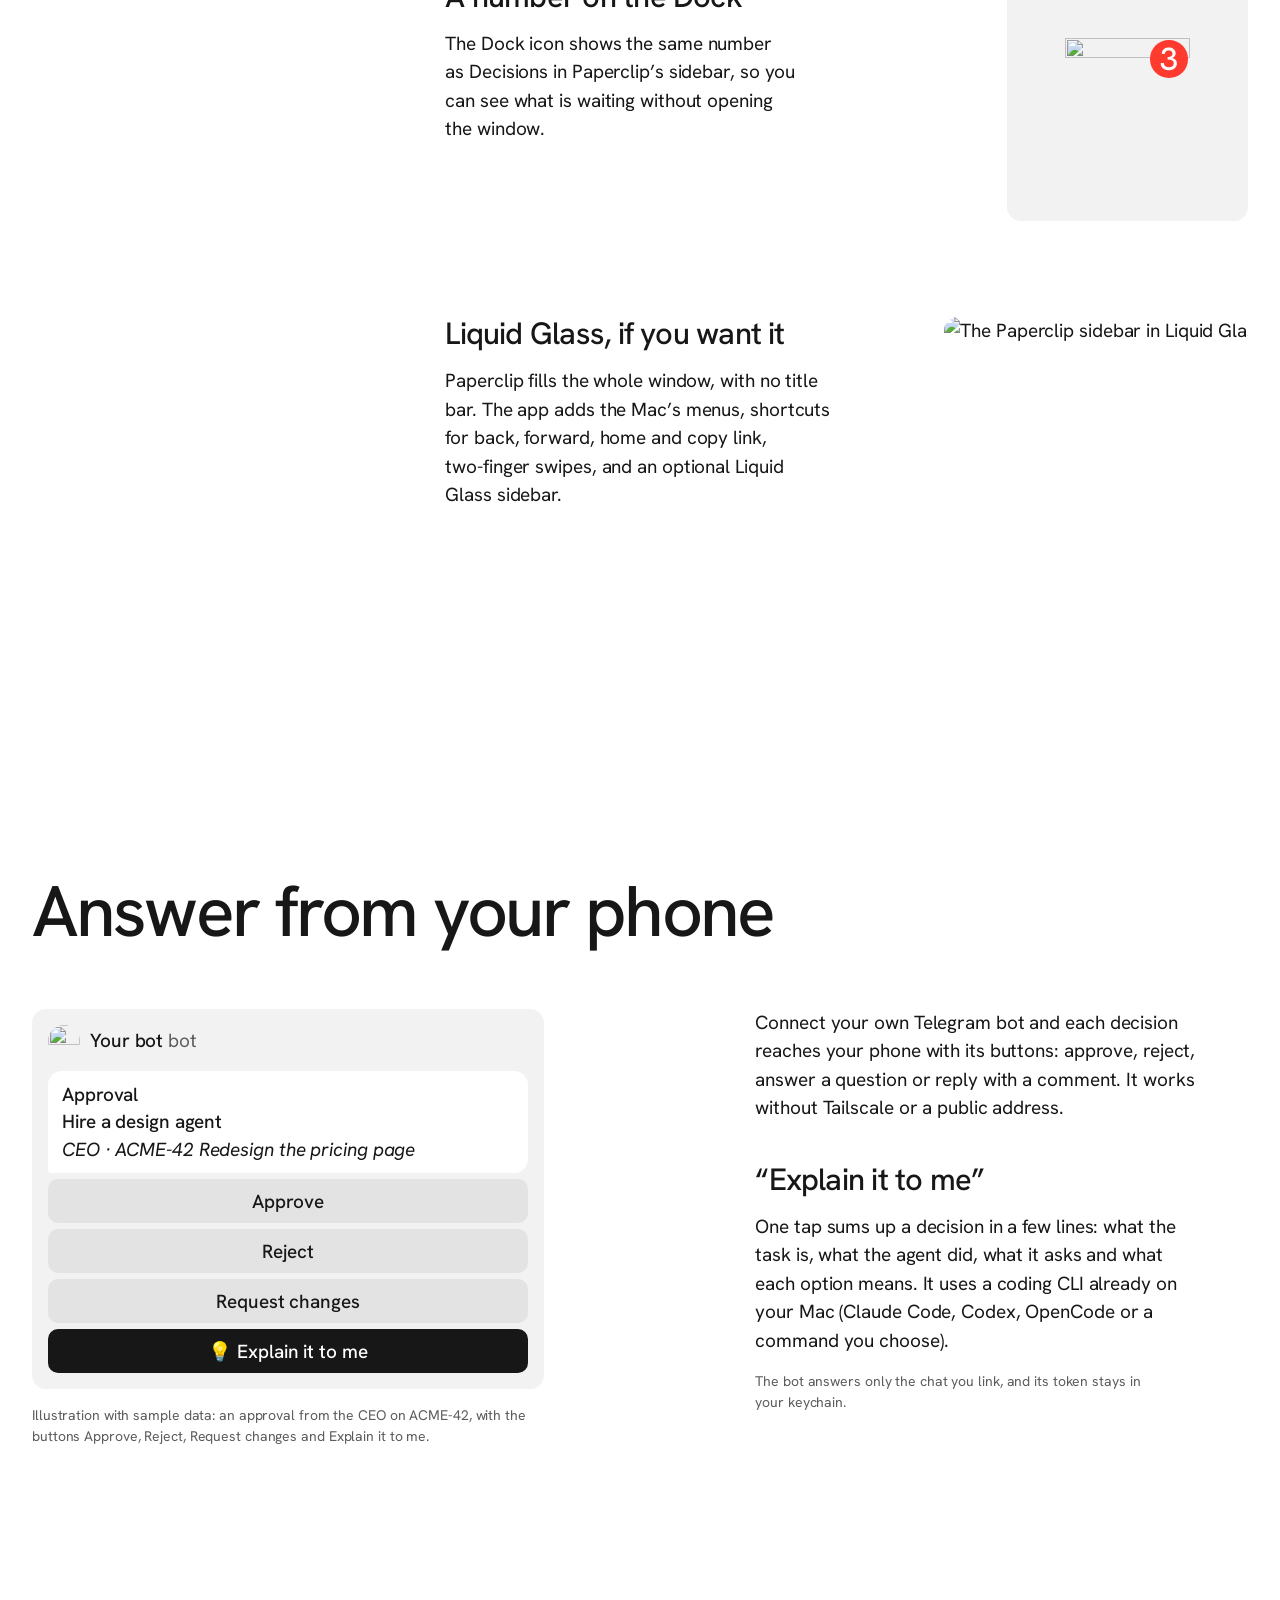
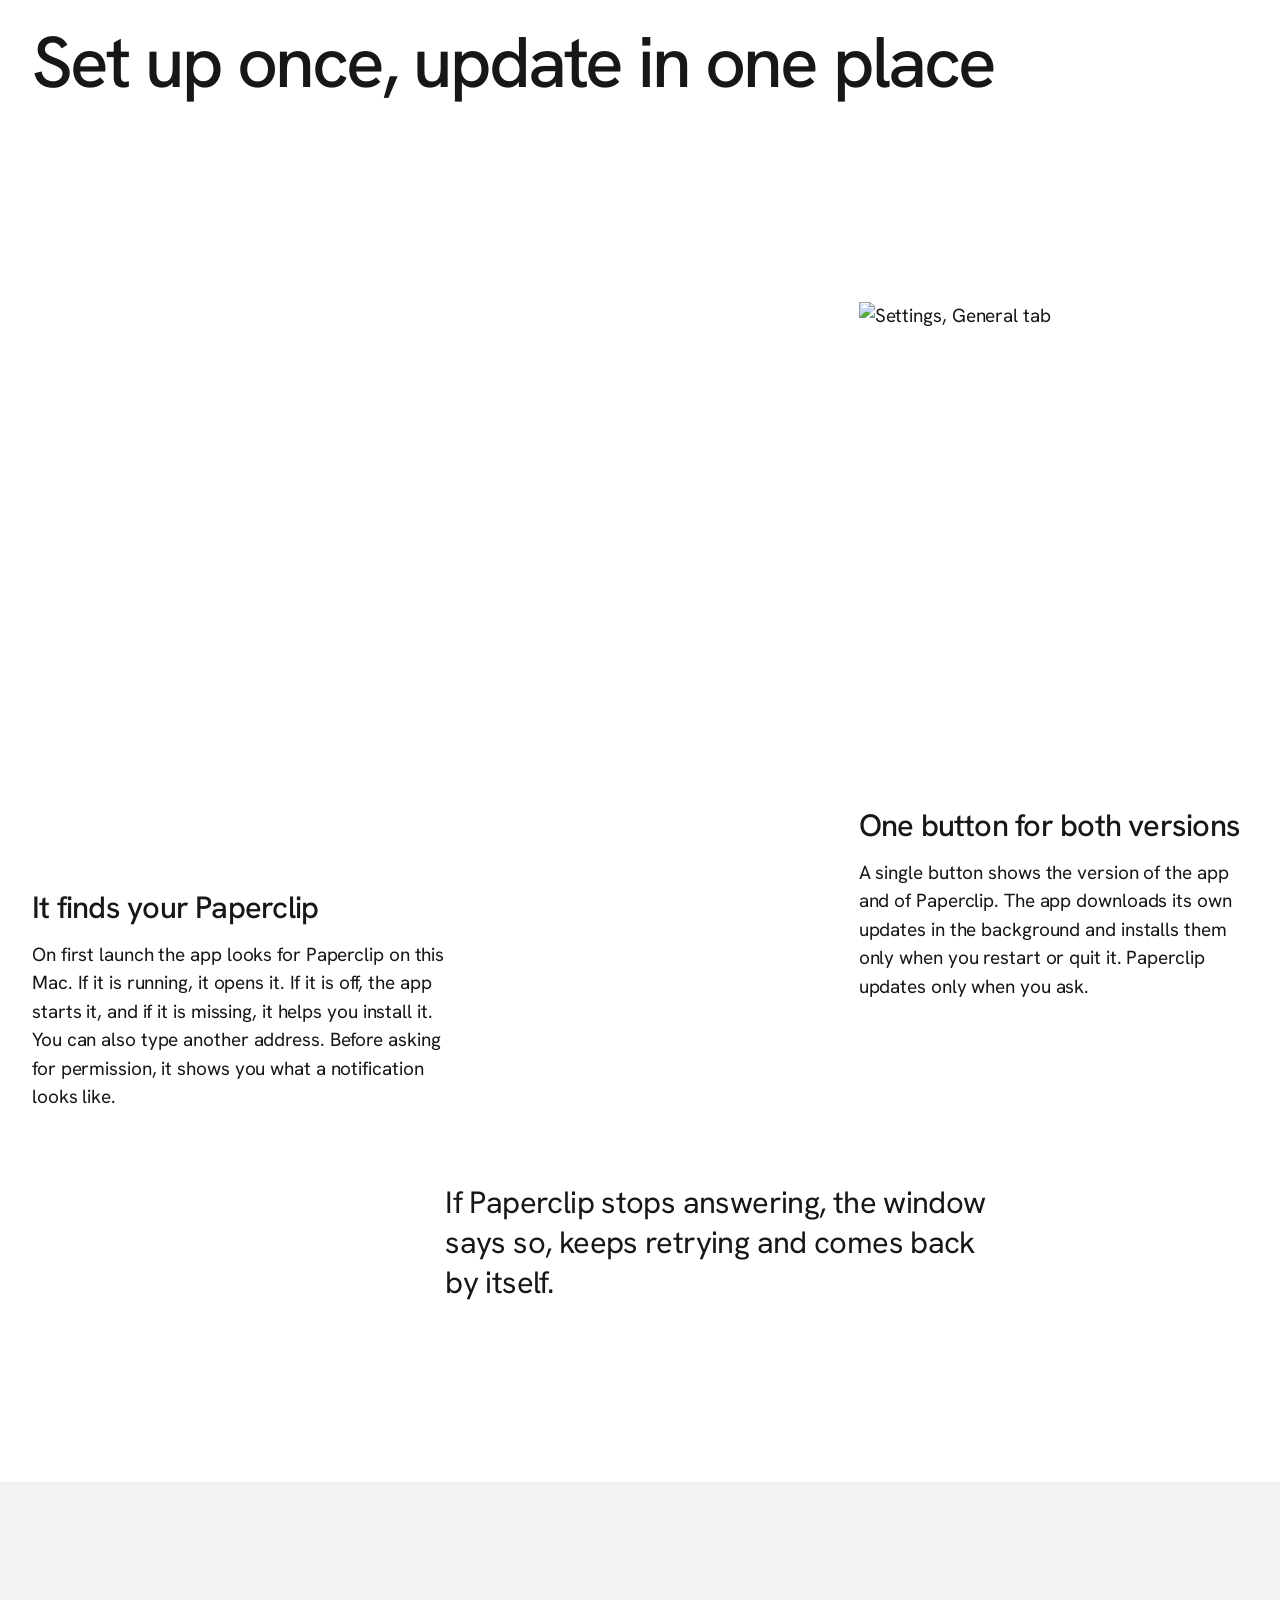
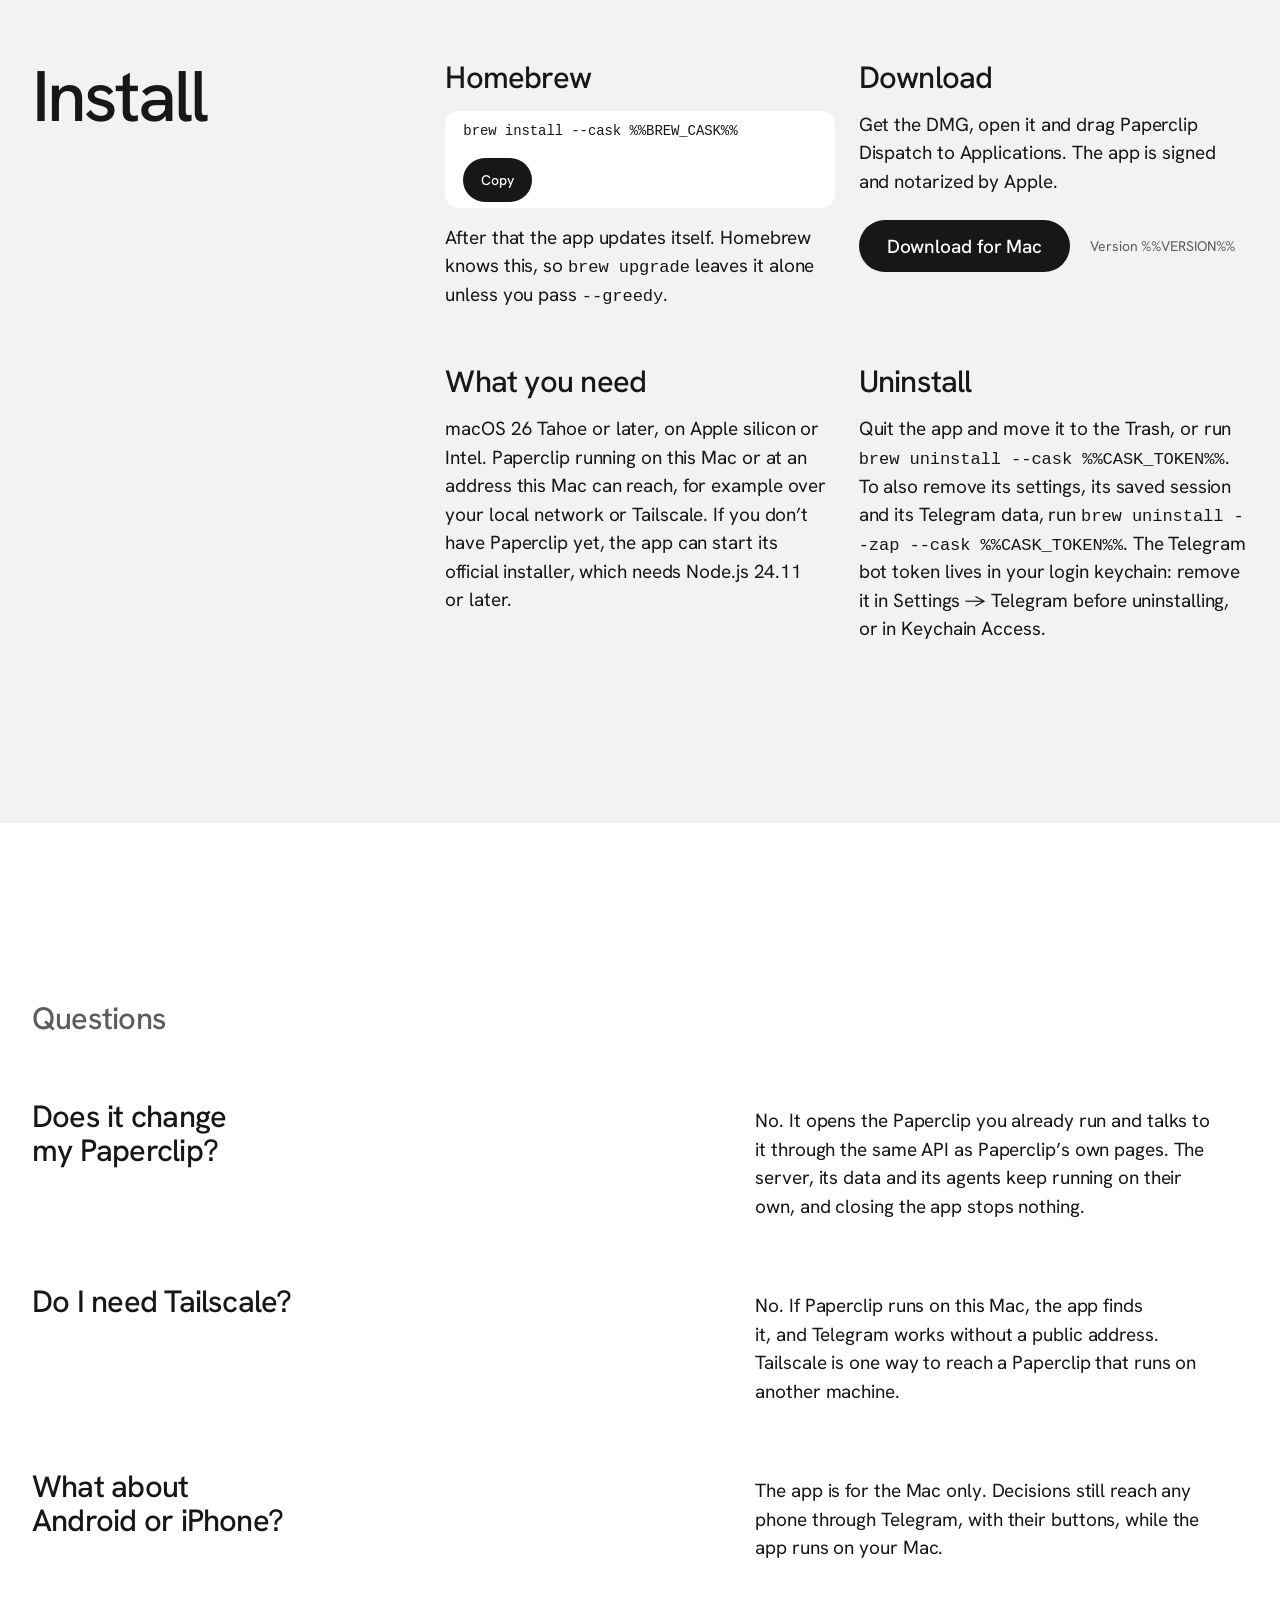
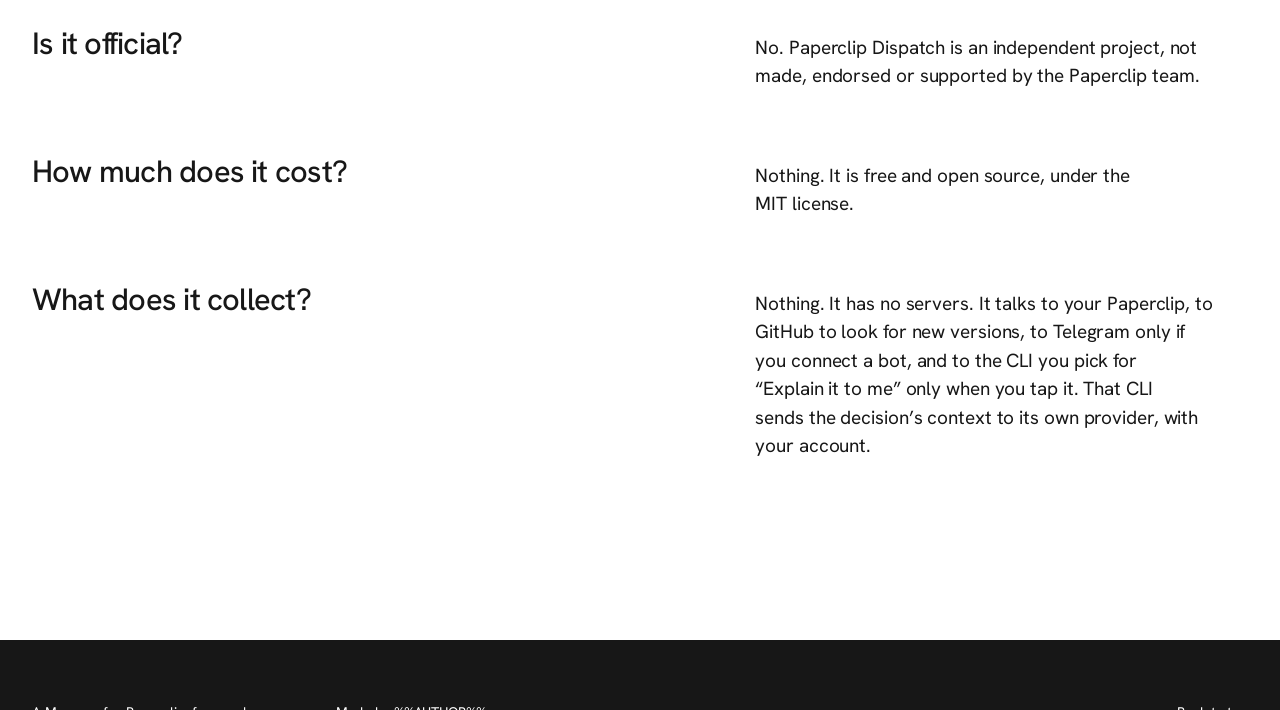
==== commit 682061fd: "fix(site): keep the cask name on one line in the Homebrew command" ====
--- a/site/index.html
+++ b/site/index.html
@@ -71,7 +71,7 @@
           <div class="brew" data-ui>
             <span class="note" id="brew-label">Or with Homebrew</span>
             <div class="command">
-              <code id="brew-command">brew install --cask %%BREW_CASK%%</code>
+              <code id="brew-command">brew install --cask <span class="nowrap">%%BREW_CASK%%</span></code>
               <button class="copy" type="button" data-copy="brew-command" data-copied="Copied" data-copied-status="Copied to the clipboard." data-selected-status="Selected. Press ⌘C to copy." aria-describedby="brew-label">Copy</button>
             </div>
             <span class="copied visually-hidden" role="status" aria-live="polite"></span>
@@ -213,7 +213,7 @@
           <h3>Homebrew</h3>
           <div class="brew" data-ui>
             <div class="command">
-              <code id="brew-command-install">brew install --cask %%BREW_CASK%%</code>
+              <code id="brew-command-install">brew install --cask <span class="nowrap">%%BREW_CASK%%</span></code>
               <button class="copy" type="button" data-copy="brew-command-install" data-copied="Copied" data-copied-status="Copied to the clipboard." data-selected-status="Selected. Press ⌘C to copy." aria-label="Copy the Homebrew command">Copy</button>
             </div>
             <span class="copied visually-hidden" role="status" aria-live="polite"></span>
--- a/site/styles.css
+++ b/site/styles.css
@@ -156,6 +156,8 @@
     margin: 0 0 0 0.12em;
     border-radius: 0.09em;
   }
+  /* En español «te encuentran» y el aviso no caben en una línea: el aviso baja a la suya, en el margen */
+  .sentence:lang(es) .strip { display: block; margin: 0.12em 0 0; }
 }
 
 .hero-body {
@@ -189,6 +191,7 @@
   line-height: 1.5;
   overflow-wrap: break-word;
 }
+.command .nowrap { white-space: nowrap; }
 .visually-hidden { position: absolute; width: 1px; height: 1px; margin: -1px; overflow: hidden; clip-path: inset(50%); white-space: nowrap; }
 .requirements { max-width: 52ch; }
 
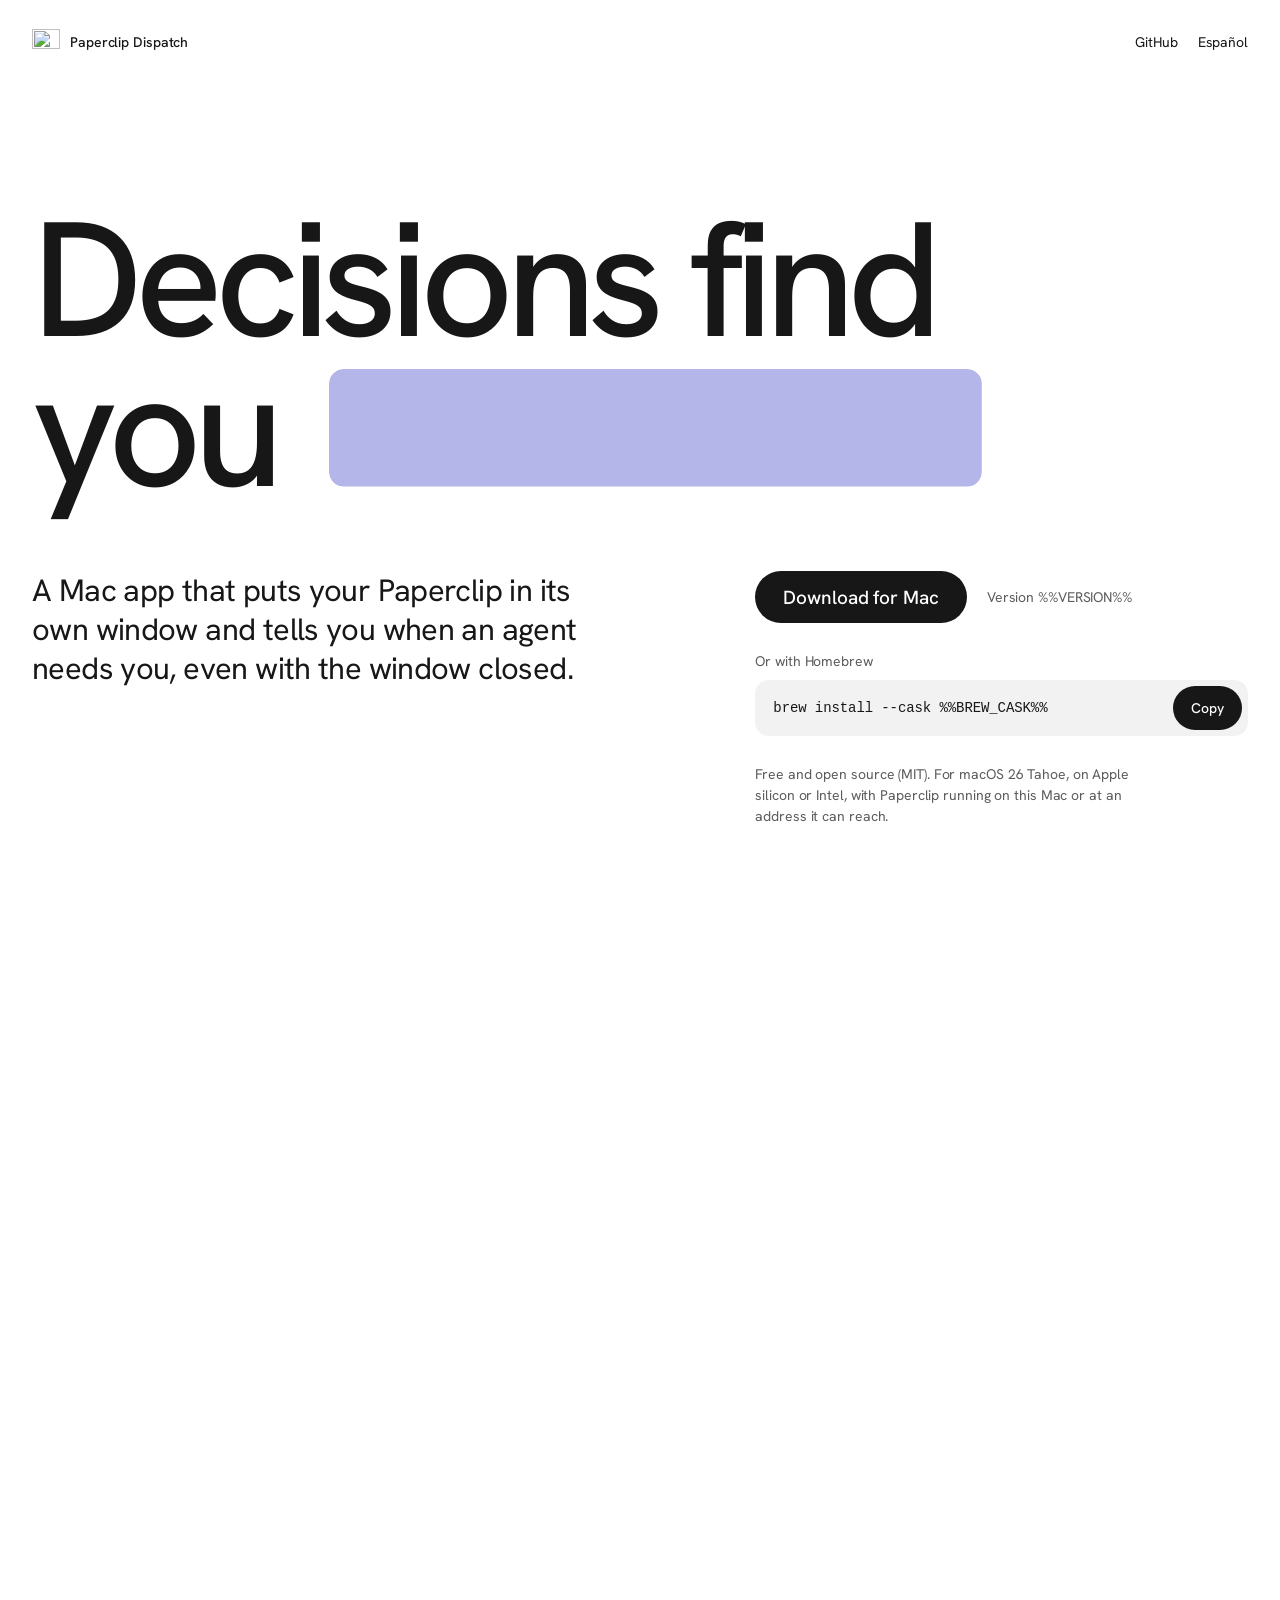
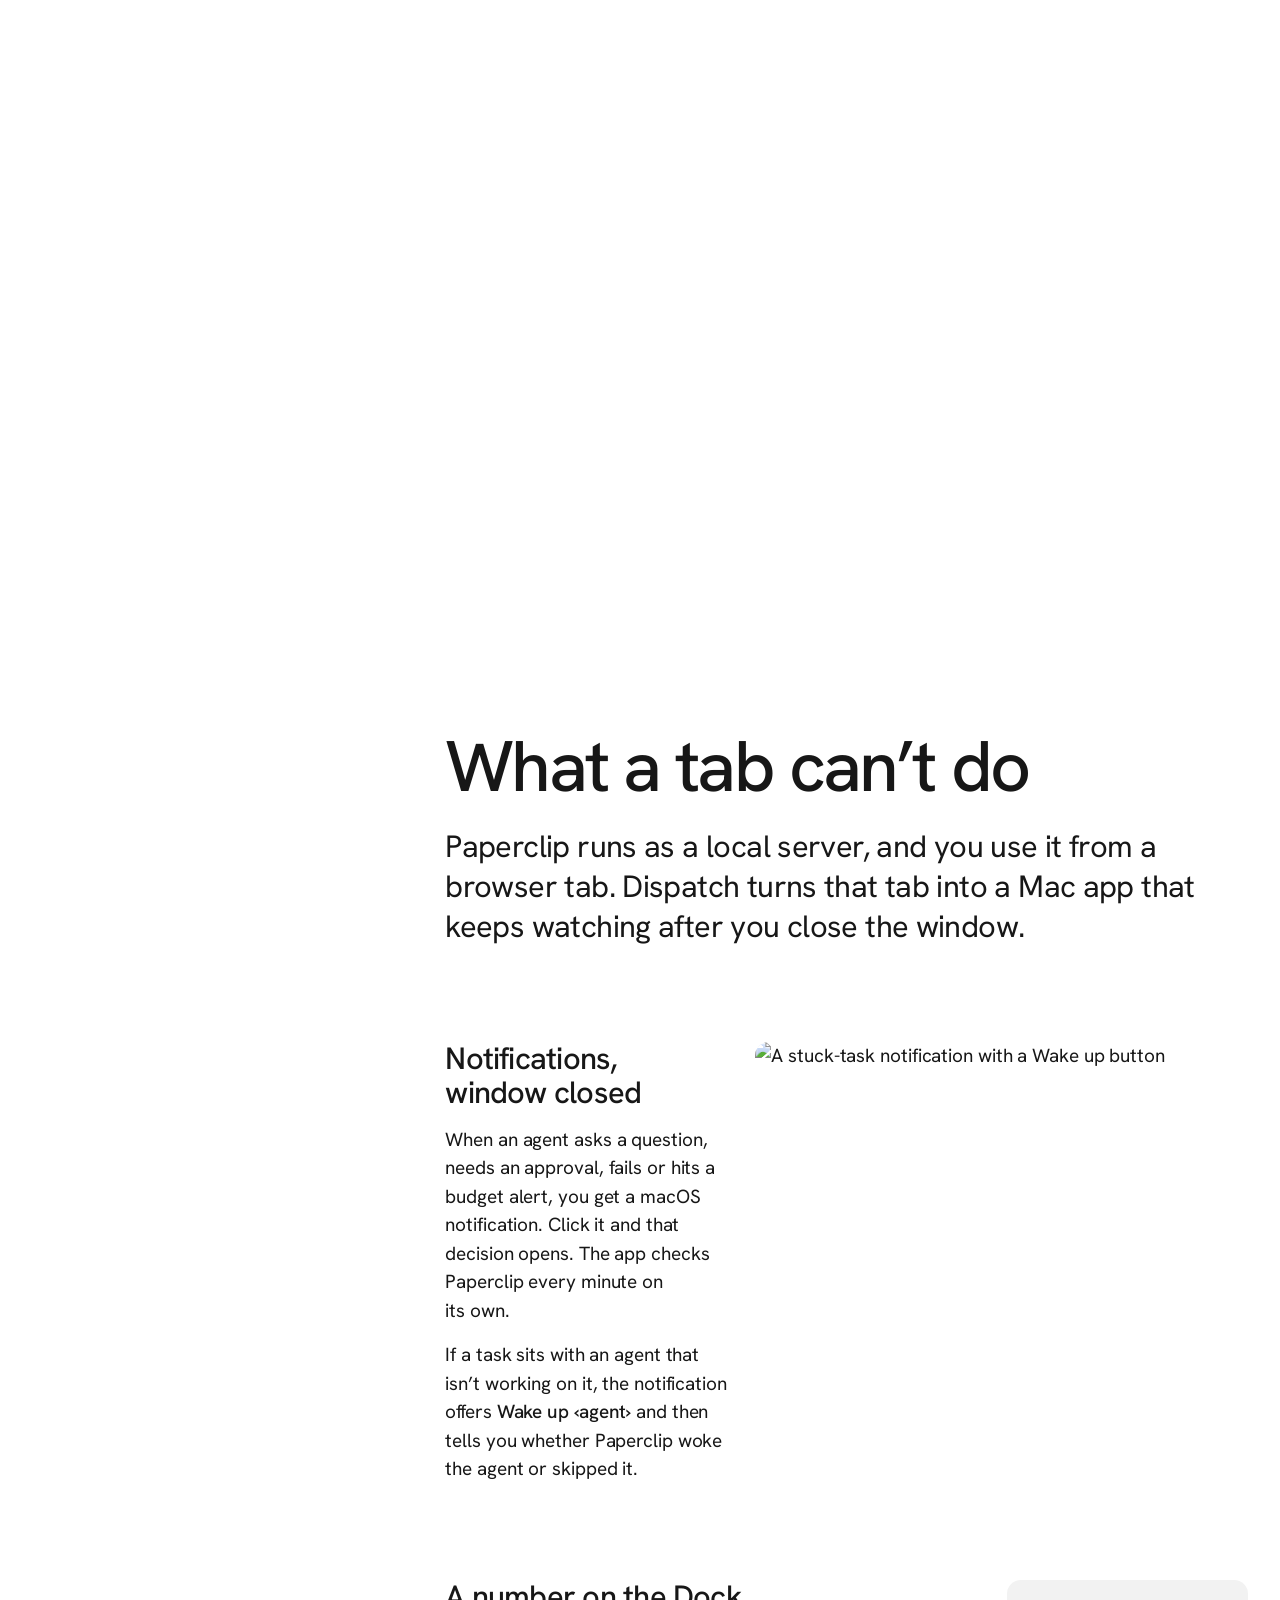
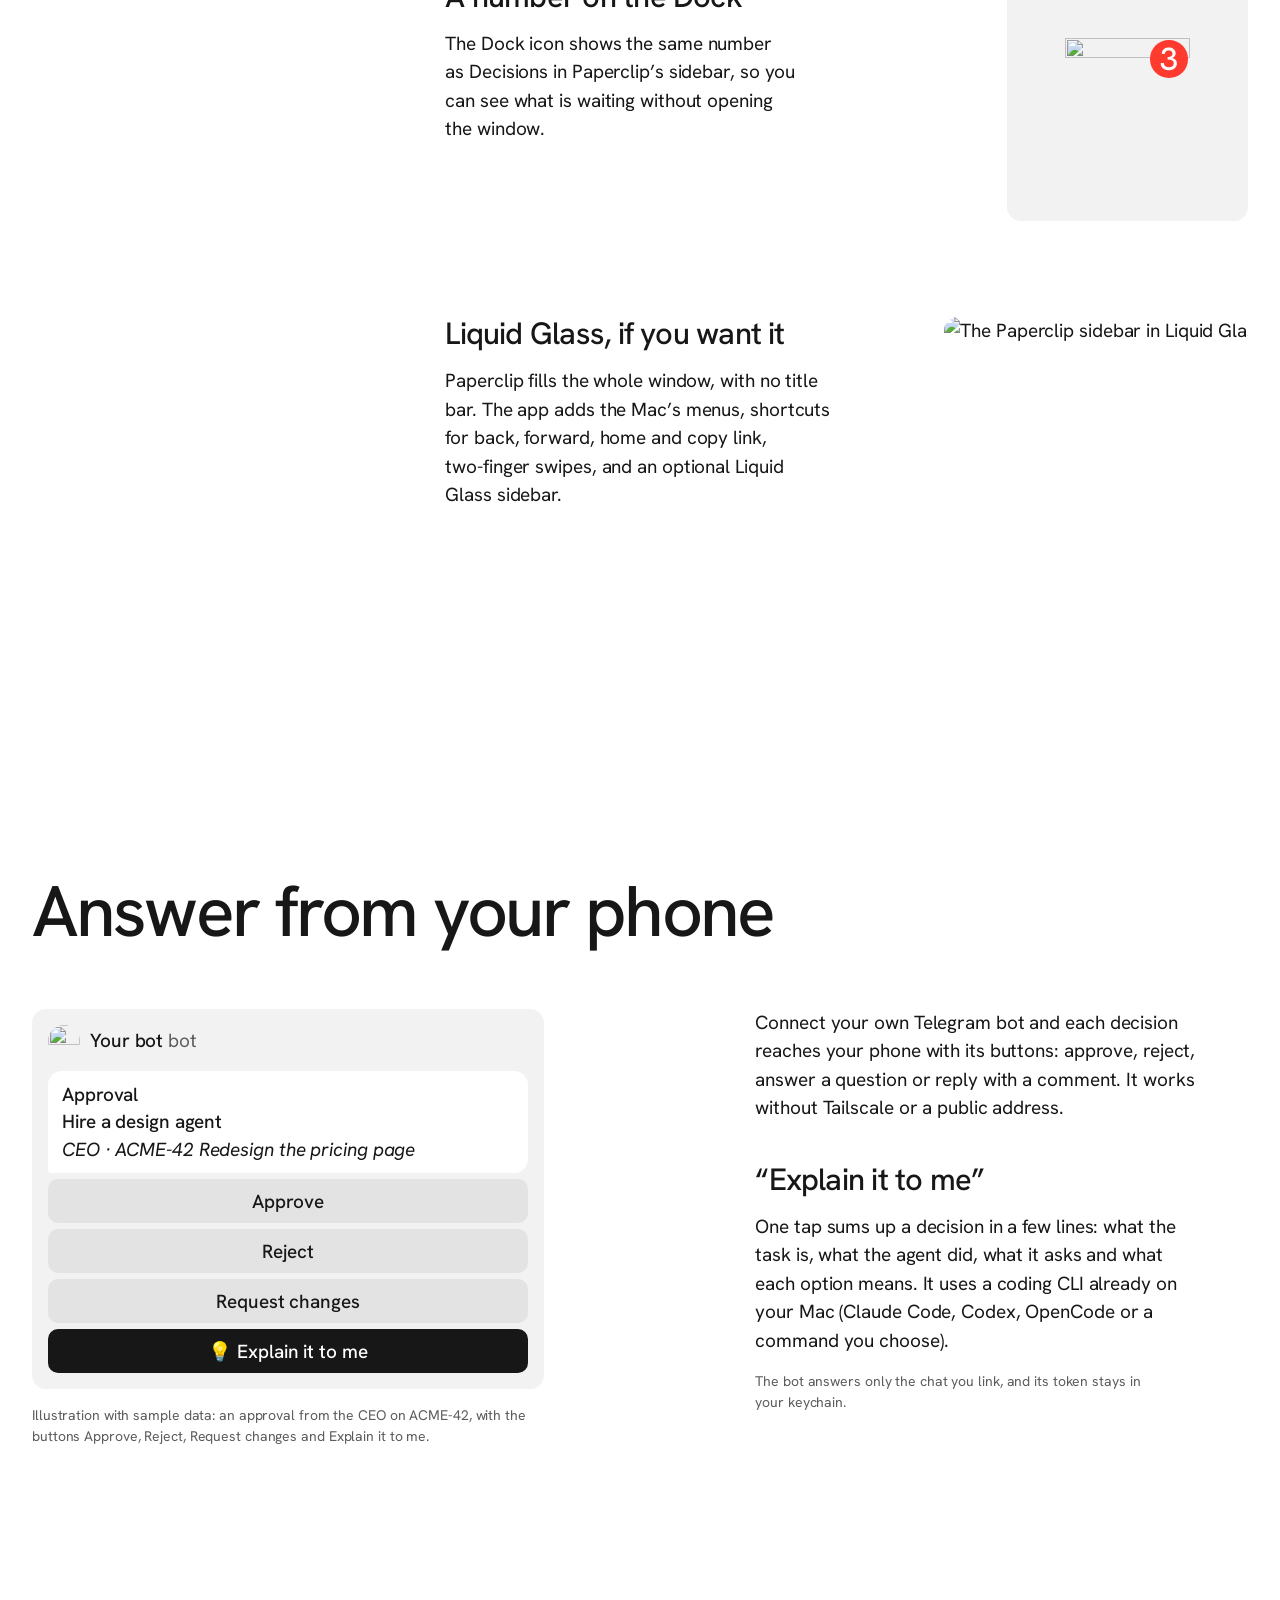
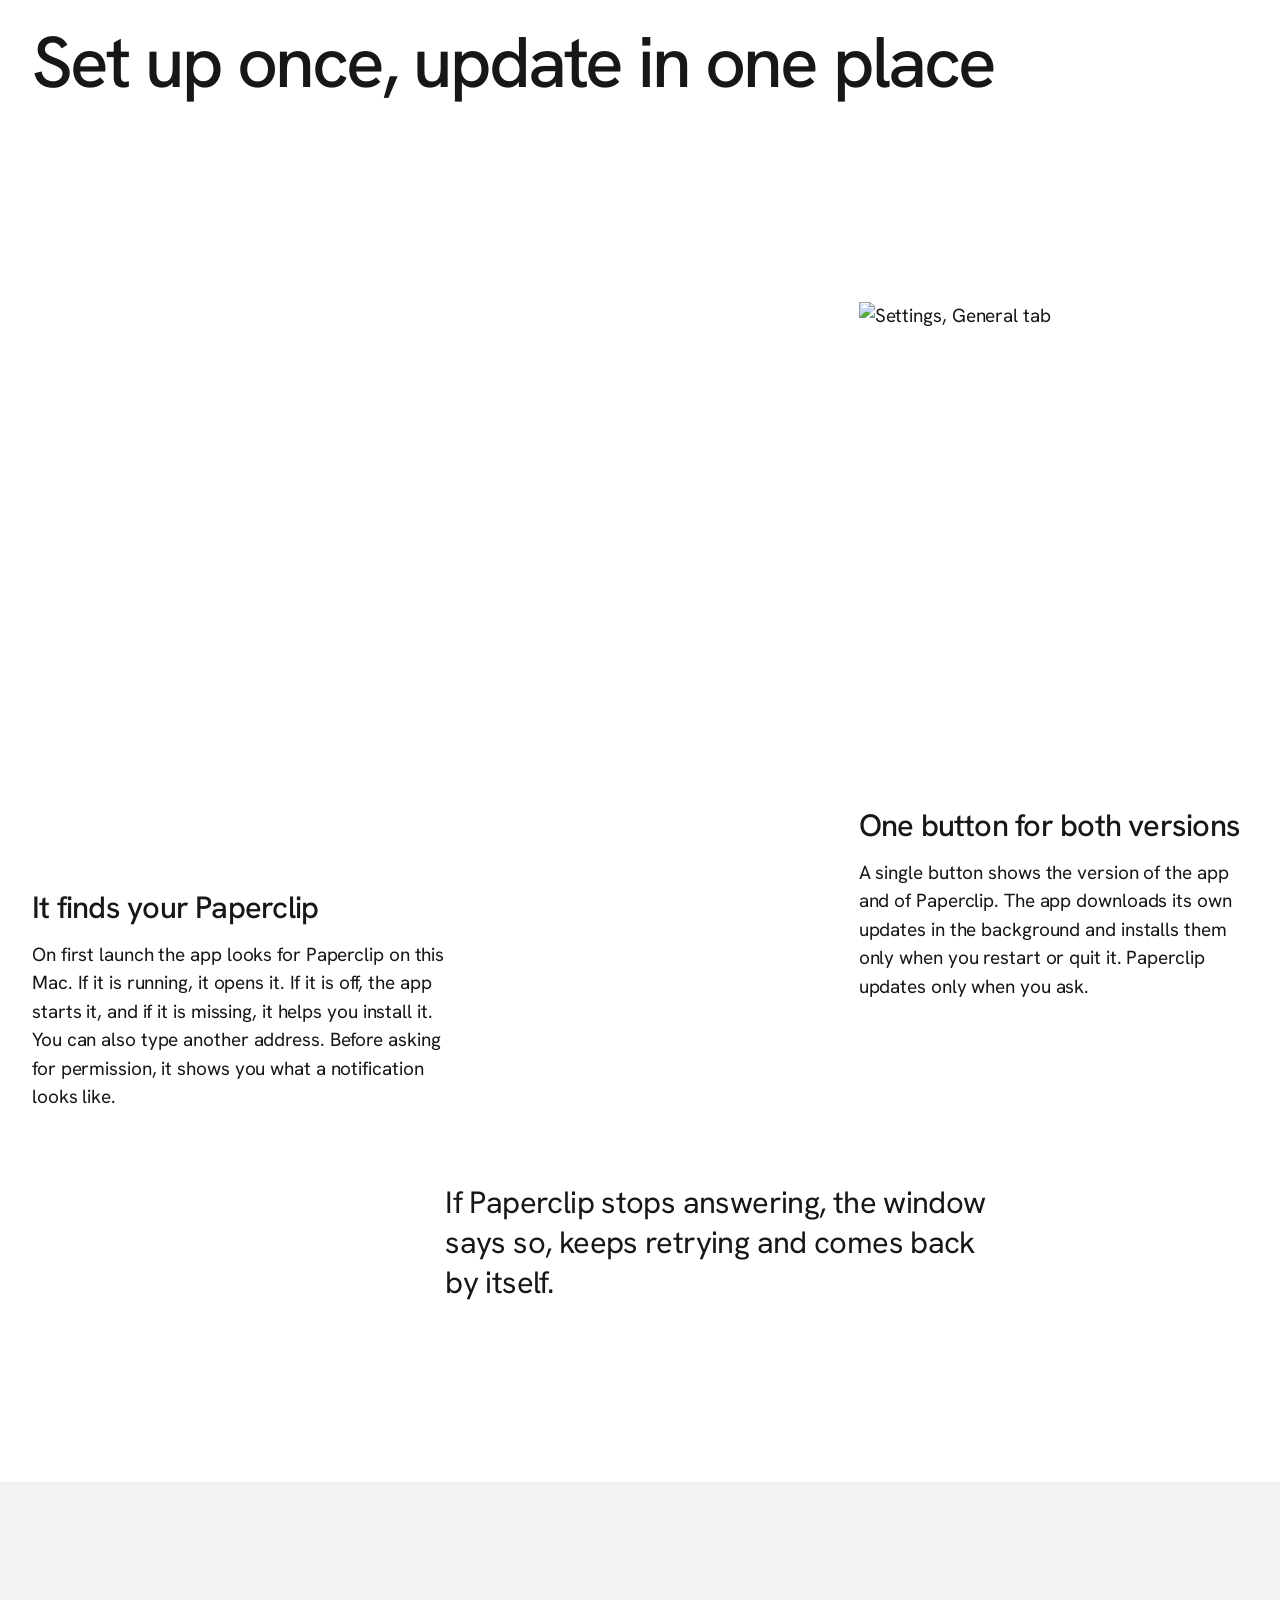
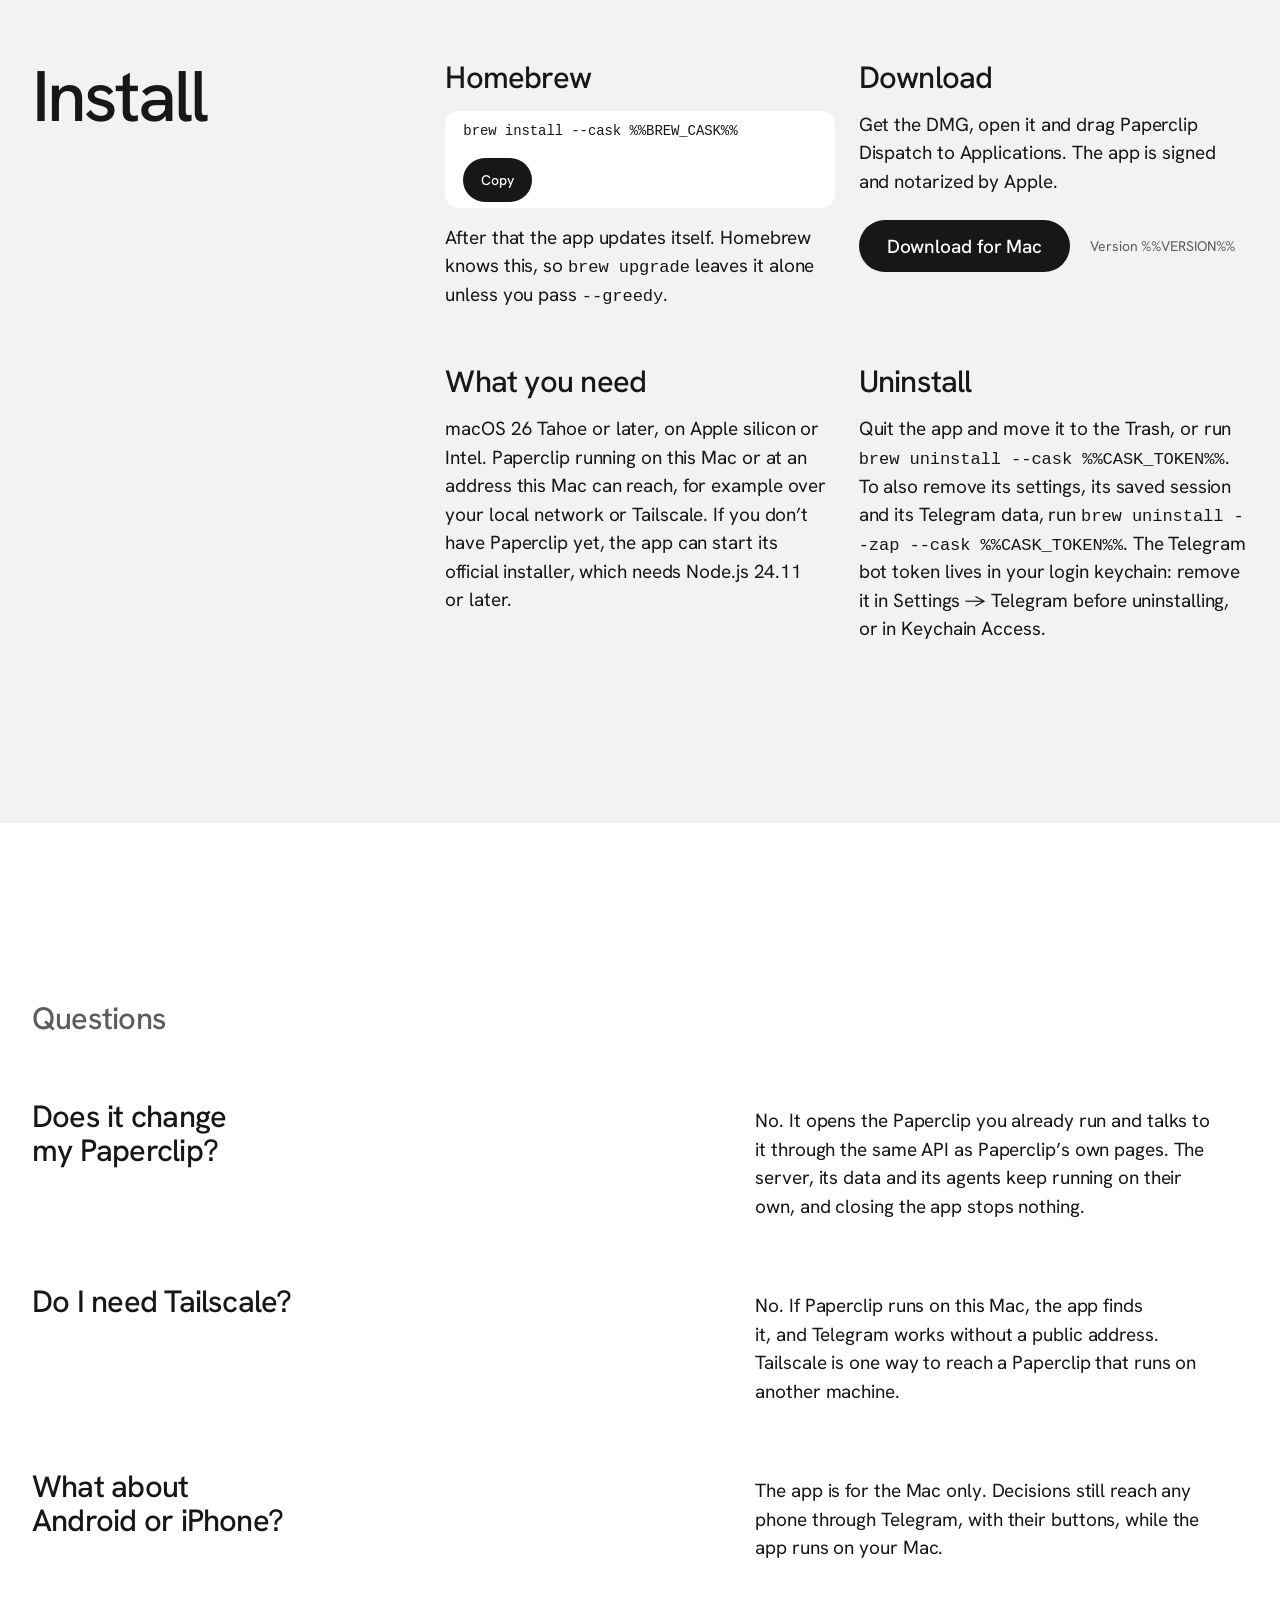
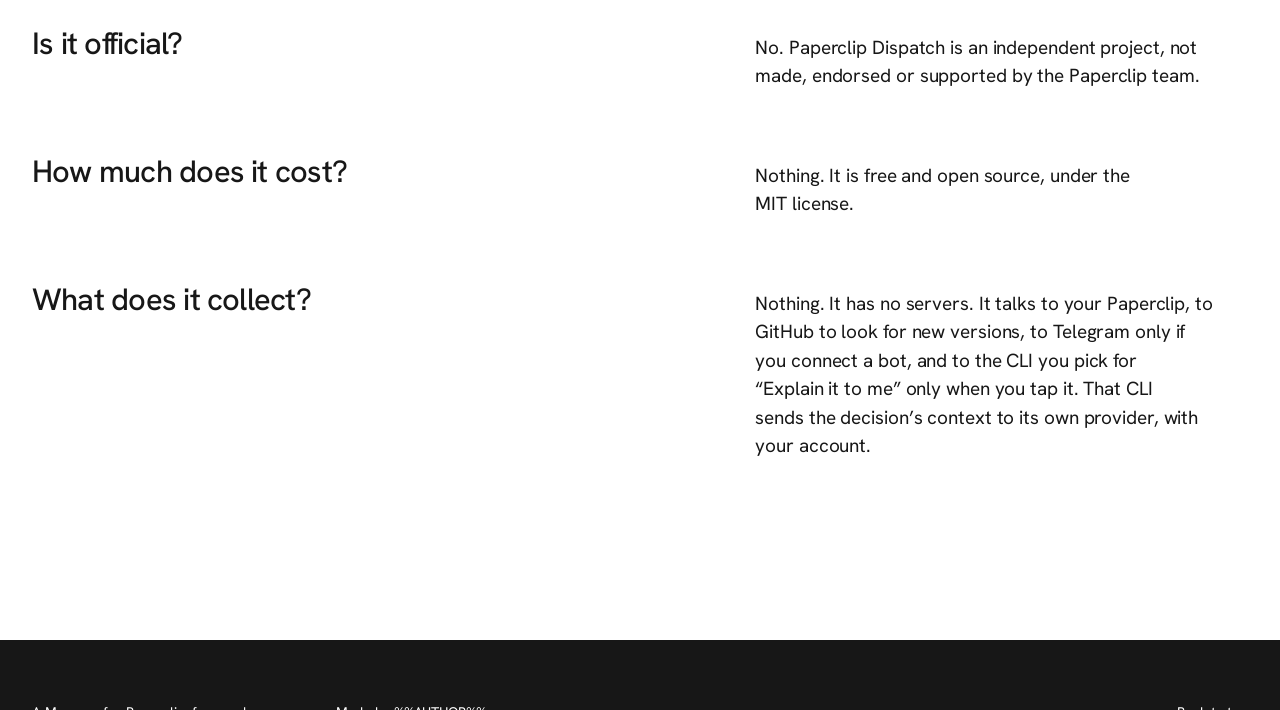
==== commit 883e4a48: "feat(site): draw the hero notifications in HTML and rotate them The hero notification was a capture." ====
--- a/site/index.html
+++ b/site/index.html
@@ -50,15 +50,48 @@
 
   <main>
     <section class="hero" aria-labelledby="hero-title">
-      <h1 id="hero-title" class="sentence">
-        <span class="sentence-words">Decisions find<br class="br-wide"> you</span>
-        <span class="strip shutter">
-          <picture>
-            <source media="(prefers-color-scheme: dark)" srcset="images/notification-dark-880.webp">
-            <img src="images/notification-880.webp" width="880" height="224" alt="" fetchpriority="high">
-          </picture>
+      <div class="sentence">
+        <h1 id="hero-title" class="sentence-words">Decisions find<br class="br-wide"> you</h1>
+        <!-- Avisos de ejemplo con el título, el texto y el botón que arma la app (DecisionsMonitor.notice,
+             WakeText). Llegan de a uno, solo con CSS; con «reducir movimiento» queda el primero. La casilla los pausa. -->
+        <span class="strip" data-ui>
+          <input class="notices-pause" type="checkbox" aria-label="Pause the notifications">
+          <span class="notices" aria-hidden="true">
+            <span class="notice is-in">
+              <span class="notice-text">
+                <span class="notice-head"><span class="notice-title">ACME-221</span></span>
+                <span class="notice-body">Redesign the pricing page</span>
+              </span>
+              <span class="notice-action">Wake up CEO</span>
+            </span>
+            <span class="notice">
+              <span class="notice-text">
+                <span class="notice-head"><span class="notice-title">Paperclip accepted the wake-up</span><span class="notice-time">now</span></span>
+                <span class="notice-body">CEO will work on ACME-220.</span>
+              </span>
+            </span>
+            <span class="notice">
+              <span class="notice-text">
+                <span class="notice-head"><span class="notice-title">CEO</span><span class="notice-time">now</span></span>
+                <span class="notice-body">Hire a design agent</span>
+              </span>
+            </span>
+            <span class="notice">
+              <span class="notice-text">
+                <span class="notice-head"><span class="notice-title">CEO · ACME-224</span><span class="notice-time">now</span></span>
+                <span class="notice-body">Which plans go on the new pricing page?</span>
+              </span>
+            </span>
+            <span class="notice">
+              <span class="notice-text">
+                <span class="notice-head"><span class="notice-title">Chief of Staff · ACME-219</span><span class="notice-time">now</span></span>
+                <span class="notice-body">Approve the plan for the quarterly report?</span>
+              </span>
+            </span>
+          </span>
+          <svg class="pause-glyph" viewBox="0 0 16 16" aria-hidden="true"><path class="glyph-pause" d="M5 4h2v8H5zm4 0h2v8H9z"/><path class="glyph-play" d="M5.5 3.8v8.4L12 8z"/></svg>
         </span>
-      </h1>
+      </div>
 
       <div class="hero-body">
         <p class="lead">A Mac app that puts your Paperclip in its own window and tells you when an agent needs you, even with the window closed.</p>
--- a/site/styles.css
+++ b/site/styles.css
@@ -11,8 +11,17 @@
   --badge: #ff3b30;
   /* Las teclas del mensaje de Telegram (ilustración): un paso más que la superficie */
   --key: #e3e3e3;
+  /* El aviso del hero: el tono medio del fondo de escritorio y el vidrio de la captura (NotificationsSnapshot) */
+  --desk: #b4b6e9;
+  --notice-glass: rgb(255 255 255 / 0.7);
+  --notice-solid: #f4f1fa;
+  --notice-rim: rgb(255 255 255 / 0.65);
+  --notice-key: rgb(60 40 90 / 0.1);
+  --notice-ink: #0a0a0a;
+  --notice-soft: rgb(10 10 10 / 0.58);
 
   --font: "Hanken Grotesk", ui-sans-serif, system-ui, -apple-system, "Helvetica Neue", Arial, sans-serif;
+  --font-system: -apple-system, BlinkMacSystemFont, system-ui, "Helvetica Neue", Arial, sans-serif; /* taste-skill-ignore: solo para el aviso del hero, que imita uno de macOS */
   --font-code: ui-monospace, "SF Mono", Menlo, monospace; /* taste-skill-ignore: solo para el comando de Homebrew, que es código real en <code> */
 
   /* Cinco tamaños, ninguno más */
@@ -40,6 +49,13 @@
     --on-ink: #0a0a0a;
     --badge: #ff453a;
     --key: #2a2a2a;
+    --desk: #2f2548;
+    --notice-glass: rgb(8 6 20 / 0.24);
+    --notice-solid: #2b2540;
+    --notice-rim: rgb(255 255 255 / 0.08);
+    --notice-key: rgb(255 255 255 / 0.1);
+    --notice-ink: #ffffff;
+    --notice-soft: rgb(255 255 255 / 0.62);
   }
 }
 
@@ -113,52 +129,136 @@
 /* ---- Hero: la frase con el aviso en lugar de las últimas palabras ---- */
 .hero { padding: clamp(3rem, 1rem + 8vw, 8rem) var(--margin) 0; }
 
+/* La frase es el h1 y el aviso que la sigue en la misma línea (fuera del h1, para que no sea parte del título) */
 .sentence {
   font-size: var(--step-display);
+  font-weight: 500;
   line-height: 0.92;
   letter-spacing: -0.05em;
-}
-.sentence-words { display: block; }
+  text-wrap: balance;
+}
+.sentence-words { display: block; font: inherit; }
 .br-wide { display: none; }
 
-/* El aviso, con la tarjeta entera y un margen parejo del fondo de la captura, se apoya en la línea base y mide
-   la altura de las mayúsculas. La captura (docs/images/notification.png) mide 880 × 224 px y la tarjeta ocupa
-   x 56–824, y 88–200: el recorte deja 16 px alrededor. Los márgenes en % se miden sobre el ancho del recorte. */
+/* El aviso: un aviso de macOS 26 dibujado aquí, con las medidas de la captura (docs/images/notification.png,
+   que dibuja NotificationsSnapshot.swift) en puntos: el escenario es el recorte de 400 × 72 pt (16 px a 2×
+   alrededor de la tarjeta) y la tarjeta mide 384 × 56 pt. --pt es un punto de la captura a la escala del
+   escenario, así el aviso crece y se achica entero, como lo hacía la imagen. */
 .strip {
-  --src-w: 880;
-  --src-h: 224;
-  --cut-x: 40;
-  --cut-y: 72;
-  --cut-w: 800;
-  --cut-h: 144;
+  --stage-w: 400;
+  --stage-h: 72;
+  --pt: calc(100cqw / var(--stage-w));
+  container-type: inline-size;
+  position: relative;
   display: block;
   margin-top: 0.12em;
   width: 100%;
-  aspect-ratio: var(--cut-w) / var(--cut-h);
+  aspect-ratio: var(--stage-w) / var(--stage-h);
   border-radius: var(--radius);
   overflow: hidden;
-  background: var(--surface);
-}
-.strip img {
-  width: calc(100% * var(--src-w) / var(--cut-w));
-  max-width: none;
-  margin: calc(-100% * var(--cut-y) / var(--cut-w)) 0 0 calc(-100% * var(--cut-x) / var(--cut-w));
-  transform-origin: 50% calc(100% * (var(--cut-y) + var(--cut-h) / 2) / var(--src-h));
+  background: var(--desk);
 }
 
 @media (min-width: 640px) {
   .sentence-words { display: inline; }
   .br-wide { display: inline; }
+  /* Se apoya en la línea base y mide la altura de las mayúsculas */
   .strip {
     display: inline-block;
     vertical-align: baseline;
-    width: calc(0.72em * var(--cut-w) / var(--cut-h));
+    width: calc(0.72em * var(--stage-w) / var(--stage-h));
     margin: 0 0 0 0.12em;
     border-radius: 0.09em;
   }
   /* En español «te encuentran» y el aviso no caben en una línea: el aviso baja a la suya, en el margen */
   .sentence:lang(es) .strip { display: block; margin: 0.12em 0 0; }
 }
+
+/* Los avisos van uno encima del otro en la misma tarjeta: cambiar de aviso no mueve nada */
+.notices {
+  font: 400 calc(13 * var(--pt)) / 1.25 var(--font-system);
+  letter-spacing: 0;
+  color: var(--notice-ink);
+}
+.notice {
+  position: absolute;
+  inset: calc(8 * var(--pt));
+  display: flex;
+  align-items: center;
+  gap: calc(10 * var(--pt));
+  padding: 0 calc(12 * var(--pt));
+  border-radius: calc(22 * var(--pt));
+  background: var(--notice-glass);
+  box-shadow: inset 0 0 0 calc(0.5 * var(--pt)) var(--notice-rim); /* taste-skill-ignore: el borde del vidrio del aviso de macOS que imita */
+  opacity: 0;
+  visibility: hidden;
+  transform: translateX(calc(100% + 16 * var(--pt)));
+}
+/* Sin movimiento queda solo el primero: el de la tarea trabada, con «Wake up CEO» */
+.notice.is-in { opacity: 1; visibility: visible; transform: none; }
+/* El ícono de la app, el mismo en todos: el de 64 px (que ya carga la barra) en el teléfono, el de 180 en el resto */
+.notice::before {
+  content: "";
+  flex: none;
+  width: calc(34 * var(--pt));
+  aspect-ratio: 1;
+  background: url("images/icon-180.png") center / contain no-repeat;
+}
+@media (max-width: 639px) and (max-resolution: 2dppx) {
+  .notice::before { background-image: url("images/icon-64.png"); }
+}
+.notice-text { flex: 1; min-width: 0; display: grid; gap: calc(2 * var(--pt)); }
+.notice-head { display: flex; align-items: baseline; justify-content: space-between; gap: calc(6 * var(--pt)); }
+.notice-title, .notice-body { overflow: hidden; white-space: nowrap; text-overflow: ellipsis; }
+.notice-title { font-weight: 600; }
+.notice-time { flex: none; font-size: calc(11 * var(--pt)); color: var(--notice-soft); }
+/* Como en la captura: hasta 110 pt de ancho y dos líneas («Despertar a CEO» baja a la segunda) */
+.notice-action {
+  flex: none;
+  max-width: calc(110 * var(--pt));
+  padding: calc(6 * var(--pt)) calc(10 * var(--pt));
+  border-radius: calc(999 * var(--pt));
+  background: var(--notice-key);
+  font-size: calc(12 * var(--pt));
+  font-weight: 500;
+  line-height: 1.2;
+  text-align: center;
+}
+
+/* Pausar (WCAG 2.2.2): una casilla que cubre todo el escenario, y la marca en la esquina de la tarjeta, donde
+   macOS pone la de cerrar. La marca se ve con el mouse encima, con foco, en pausa y siempre en pantallas táctiles.
+   Las dos aparecen solo si hay movimiento (al final, con las animaciones). */
+.notices-pause, .pause-glyph { display: none; }
+.notices-pause {
+  appearance: none;
+  position: absolute;
+  inset: 0;
+  z-index: 2;
+  margin: 0;
+  border-radius: inherit;
+  cursor: pointer;
+}
+.notices-pause:focus-visible { outline-color: var(--notice-ink); outline-offset: -4px; }
+.pause-glyph {
+  position: absolute;
+  z-index: 1;
+  top: calc(1 * var(--pt));
+  left: calc(1 * var(--pt));
+  width: calc(18 * var(--pt));
+  height: calc(18 * var(--pt));
+  padding: calc(3 * var(--pt));
+  border-radius: 50%;
+  background: var(--notice-solid);
+  box-shadow: inset 0 0 0 calc(0.5 * var(--pt)) var(--notice-rim); /* taste-skill-ignore: como el botón de cerrar de un aviso de macOS */
+  fill: var(--notice-ink);
+  opacity: 0;
+  transition: opacity 180ms ease;
+}
+.glyph-play, .notices-pause:checked ~ .pause-glyph .glyph-pause { display: none; }
+.notices-pause:checked ~ .pause-glyph .glyph-play { display: inline; }
+.strip:hover .pause-glyph, .notices-pause:focus-visible ~ .pause-glyph,
+.notices-pause:checked ~ .pause-glyph { opacity: 1; }
+@media (hover: none) { .pause-glyph { opacity: 1; } }
 
 .hero-body {
   display: grid;
@@ -434,12 +534,38 @@
 @media (prefers-reduced-motion: no-preference) {
   @keyframes rise { from { opacity: 0; transform: translateY(24px); } }
   @keyframes shutter { from { clip-path: inset(0 100% 0 0 round 0.09em); } to { clip-path: inset(0 0 0 0 round 0.09em); } }
-  @keyframes settle { from { transform: scale(1.12); } }
+  @keyframes notice {
+    0% { opacity: 0; visibility: hidden; transform: translateX(var(--notice-off)); animation-timing-function: var(--ease-out); }
+    2.8%, 17.2% { opacity: 1; transform: none; }
+    17.2% { animation-timing-function: var(--ease-in-out); }
+    18.6% { opacity: 0; visibility: visible; transform: translateX(var(--notice-off)); }
+    18.7%, 100% { opacity: 0; visibility: hidden; transform: translateX(var(--notice-off)); }
+  }
 
   .sentence { animation: rise 700ms var(--ease-out) both; }
   .explain[open] .reply { animation: rise 420ms var(--ease-out) both; }
   .strip { animation: shutter 1100ms var(--ease-in-out) 250ms both; }
-  .strip img { animation: settle 1500ms var(--ease-out) 250ms both; }
+  /* Los avisos llegan de a uno y en bucle: cada uno tiene su turno de --notice-slot en una vuelta de
+     --notice-slot × --notice-count, y espera su turno con el retraso. Entra desde la derecha como un aviso de
+     macOS, se queda y sale por el mismo lado antes de que llegue el siguiente. Los porcentajes de @keyframes
+     notice son de una vuelta de 5 turnos de 5 s (entra en 0,7 s, sale a los 4,3 s en 0,35 s): si cambia el
+     número de avisos o el turno, cambian con ellos. El primero llega cuando se abre el escenario. */
+  .strip { --notice-slot: 5s; --notice-count: 5; --notice-off: calc(100% + 16 * var(--pt)); }
+  .notice {
+    animation: notice calc(var(--notice-slot) * var(--notice-count)) linear infinite both;
+    animation-delay: calc(900ms + var(--turn, 0) * var(--notice-slot));
+  }
+  .notice:nth-child(2) { --turn: 1; }
+  .notice:nth-child(3) { --turn: 2; }
+  .notice:nth-child(4) { --turn: 3; }
+  .notice:nth-child(5) { --turn: 4; }
+  /* Se pausa con la casilla, con su foco o con el mouse encima (no con el dedo, que se queda «encima») */
+  .notices-pause:checked ~ .notices .notice,
+  .notices-pause:focus-visible ~ .notices .notice { animation-play-state: paused; }
+  @media (hover: hover) {
+    .strip:hover .notice { animation-play-state: paused; }
+  }
+  .notices-pause, .pause-glyph { display: block; }
   .lead { animation: rise 700ms var(--ease-out) 420ms both; }
   .get > * { animation: rise 700ms var(--ease-out) both; }
   .get > :nth-child(1) { animation-delay: 500ms; }
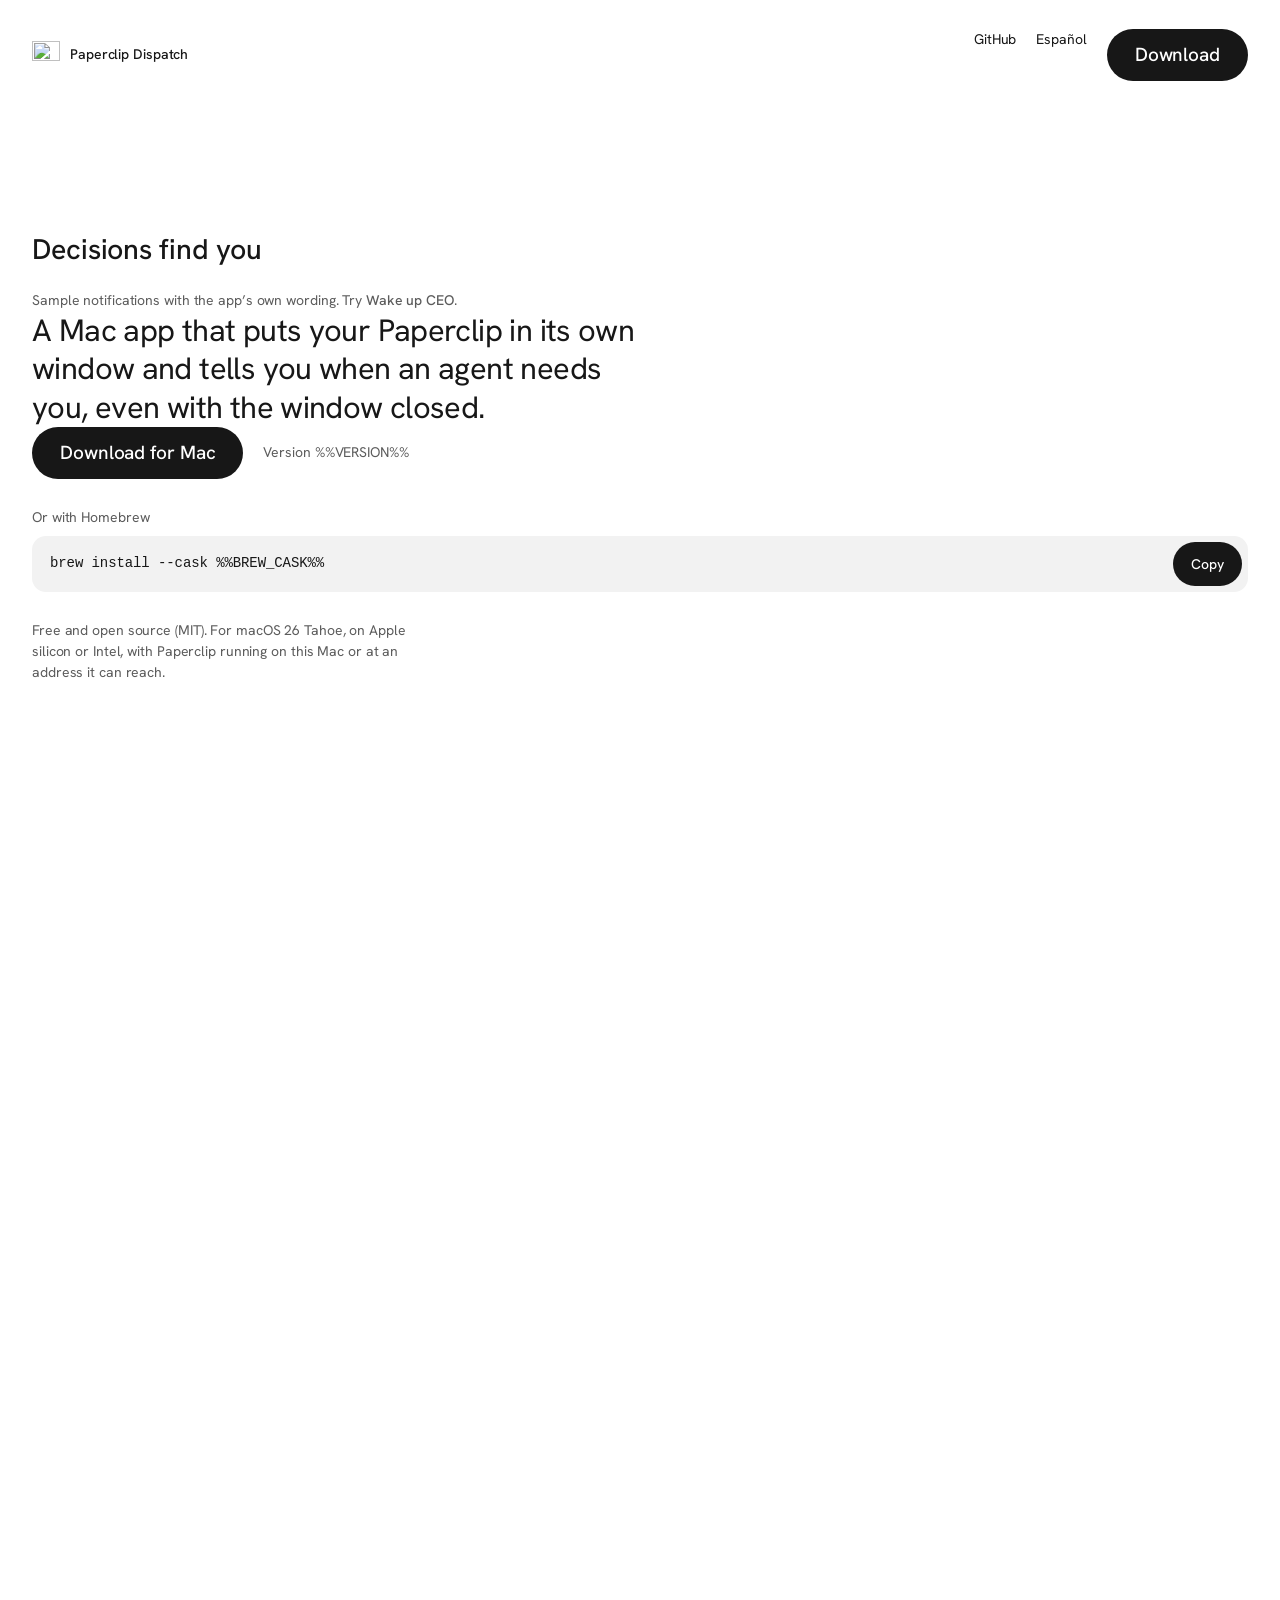
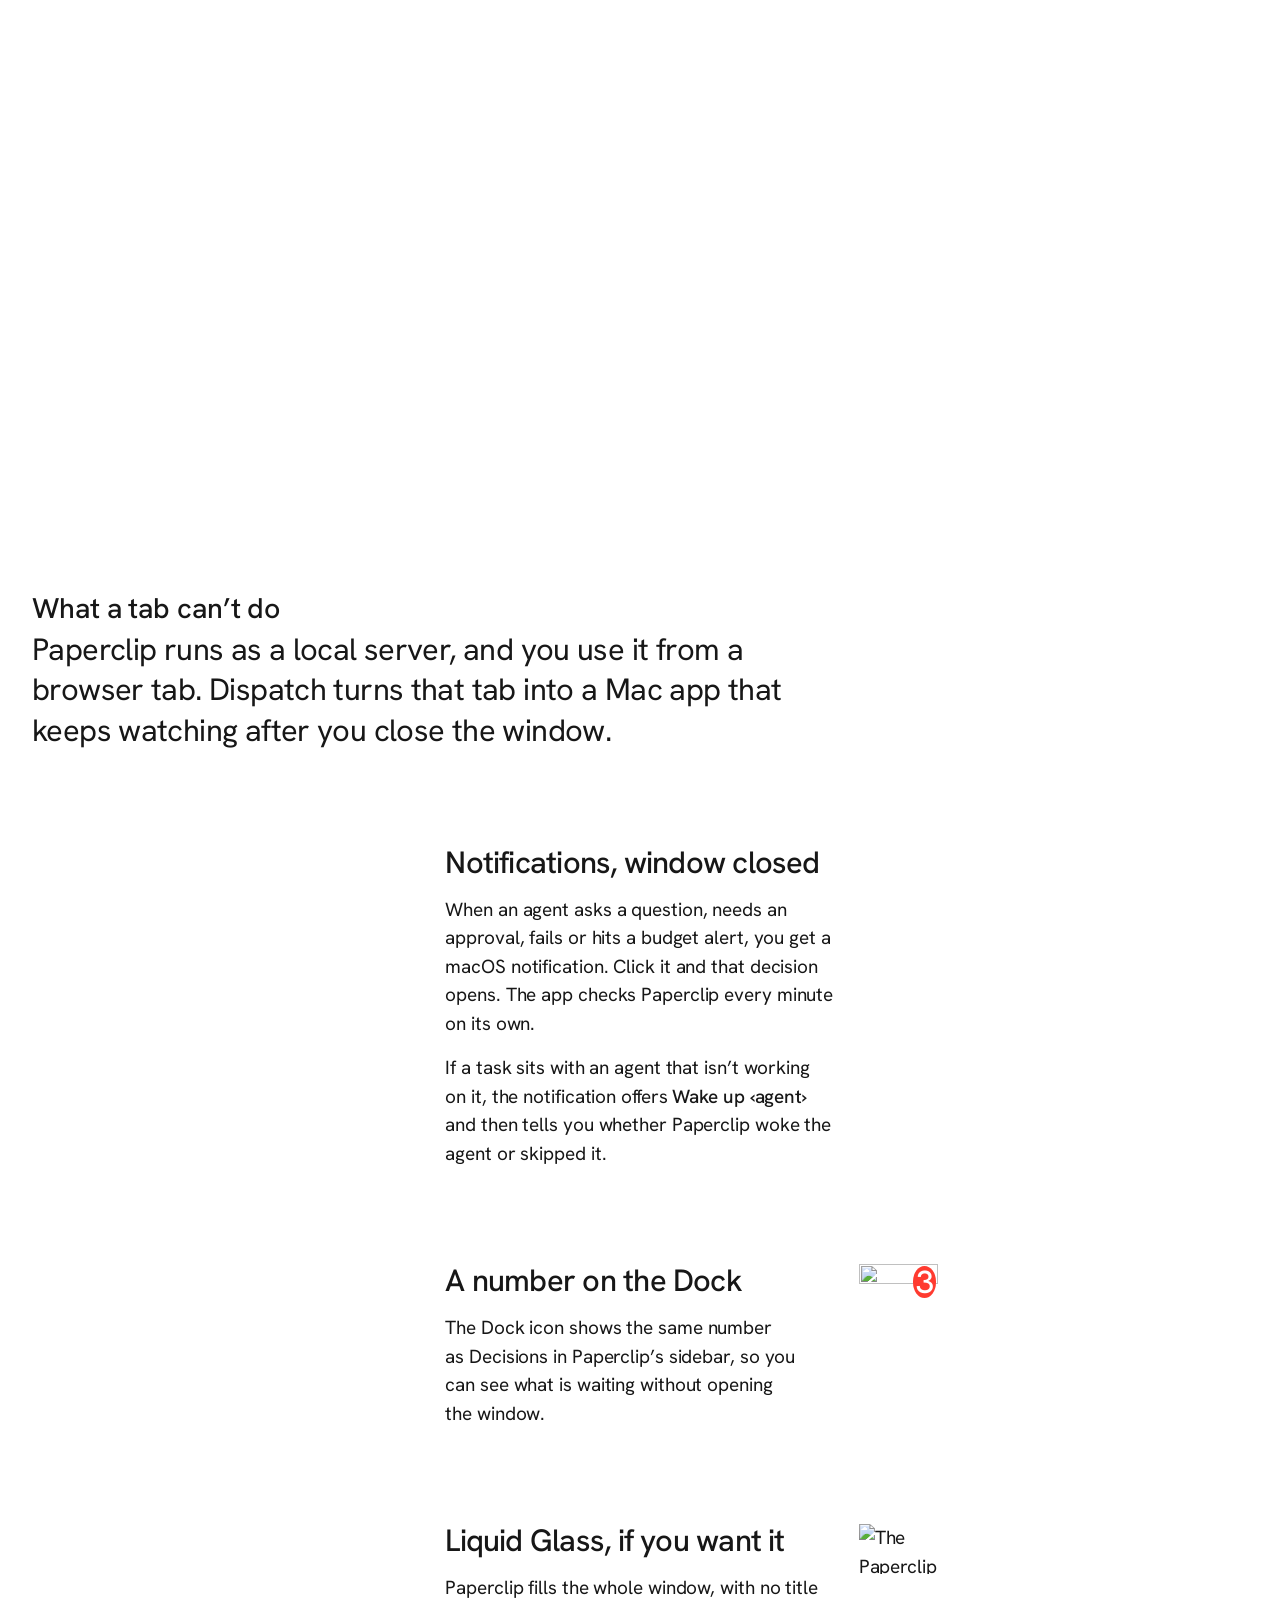
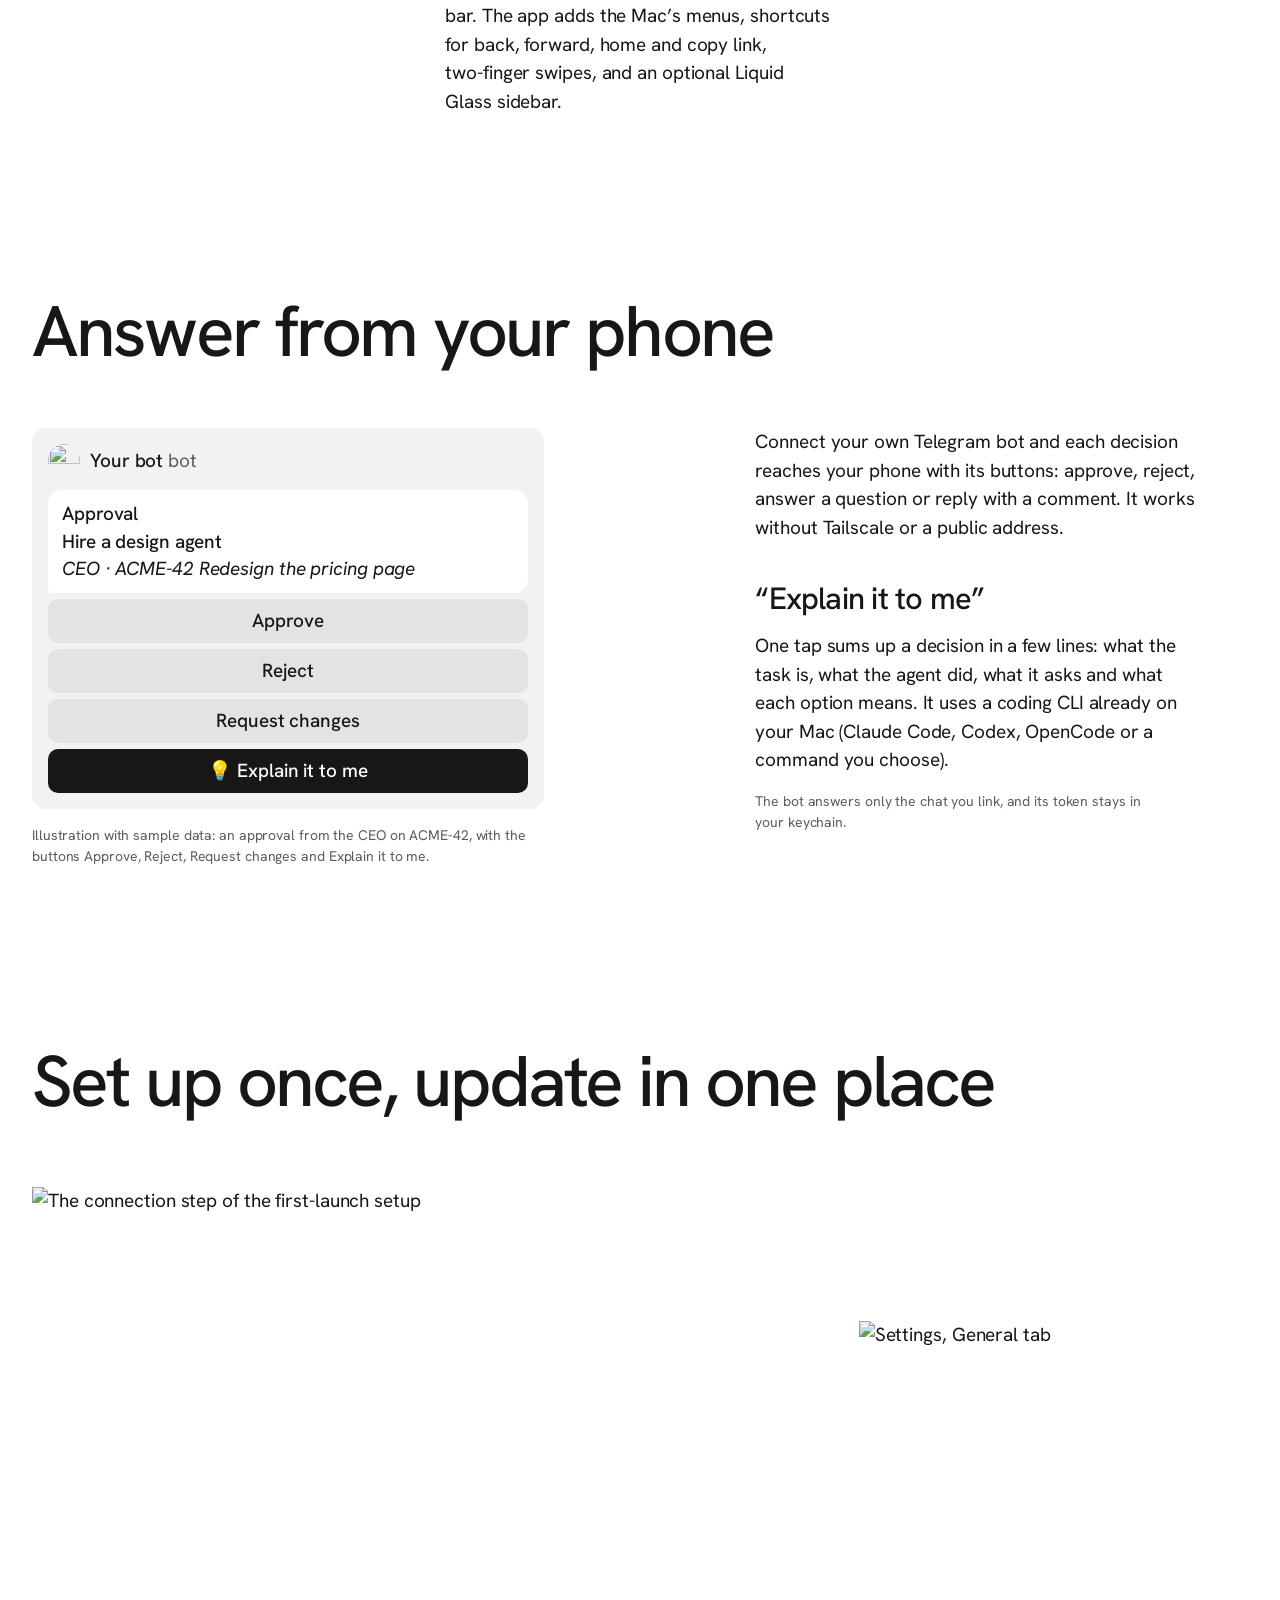
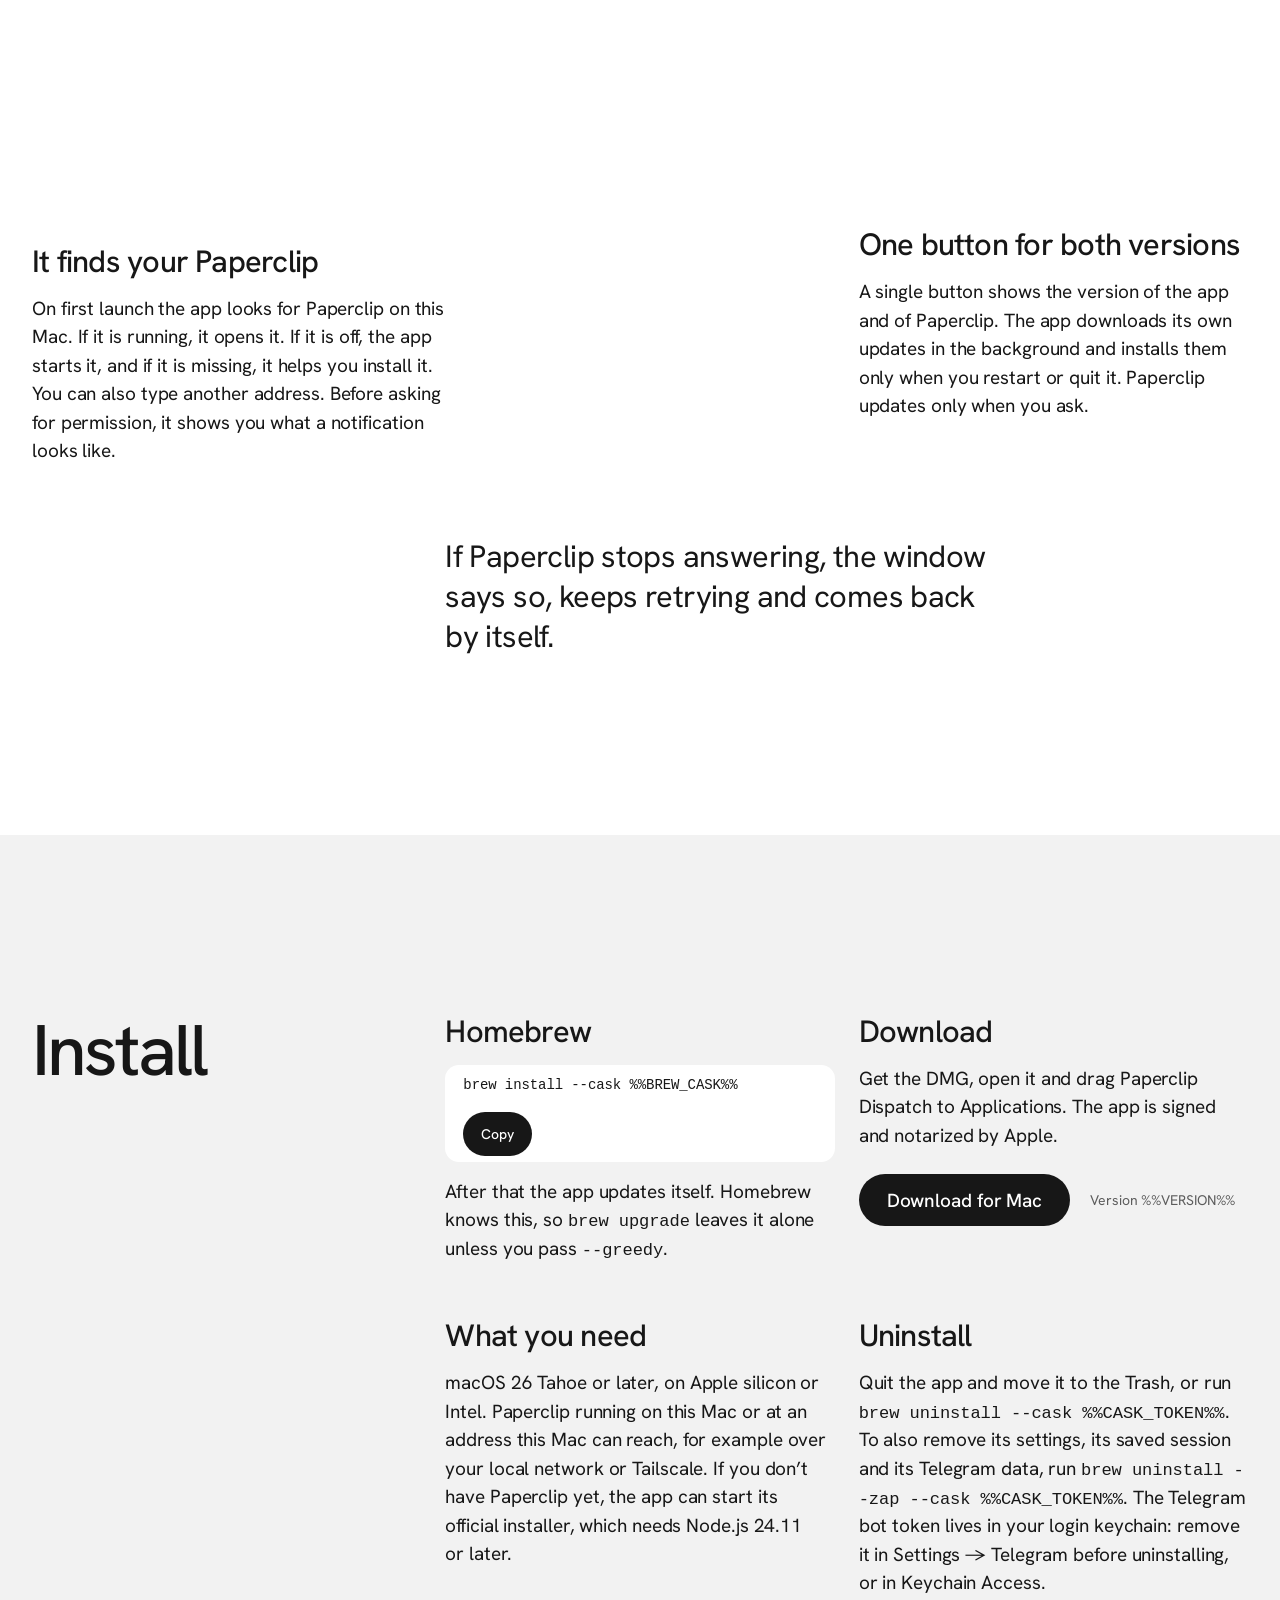
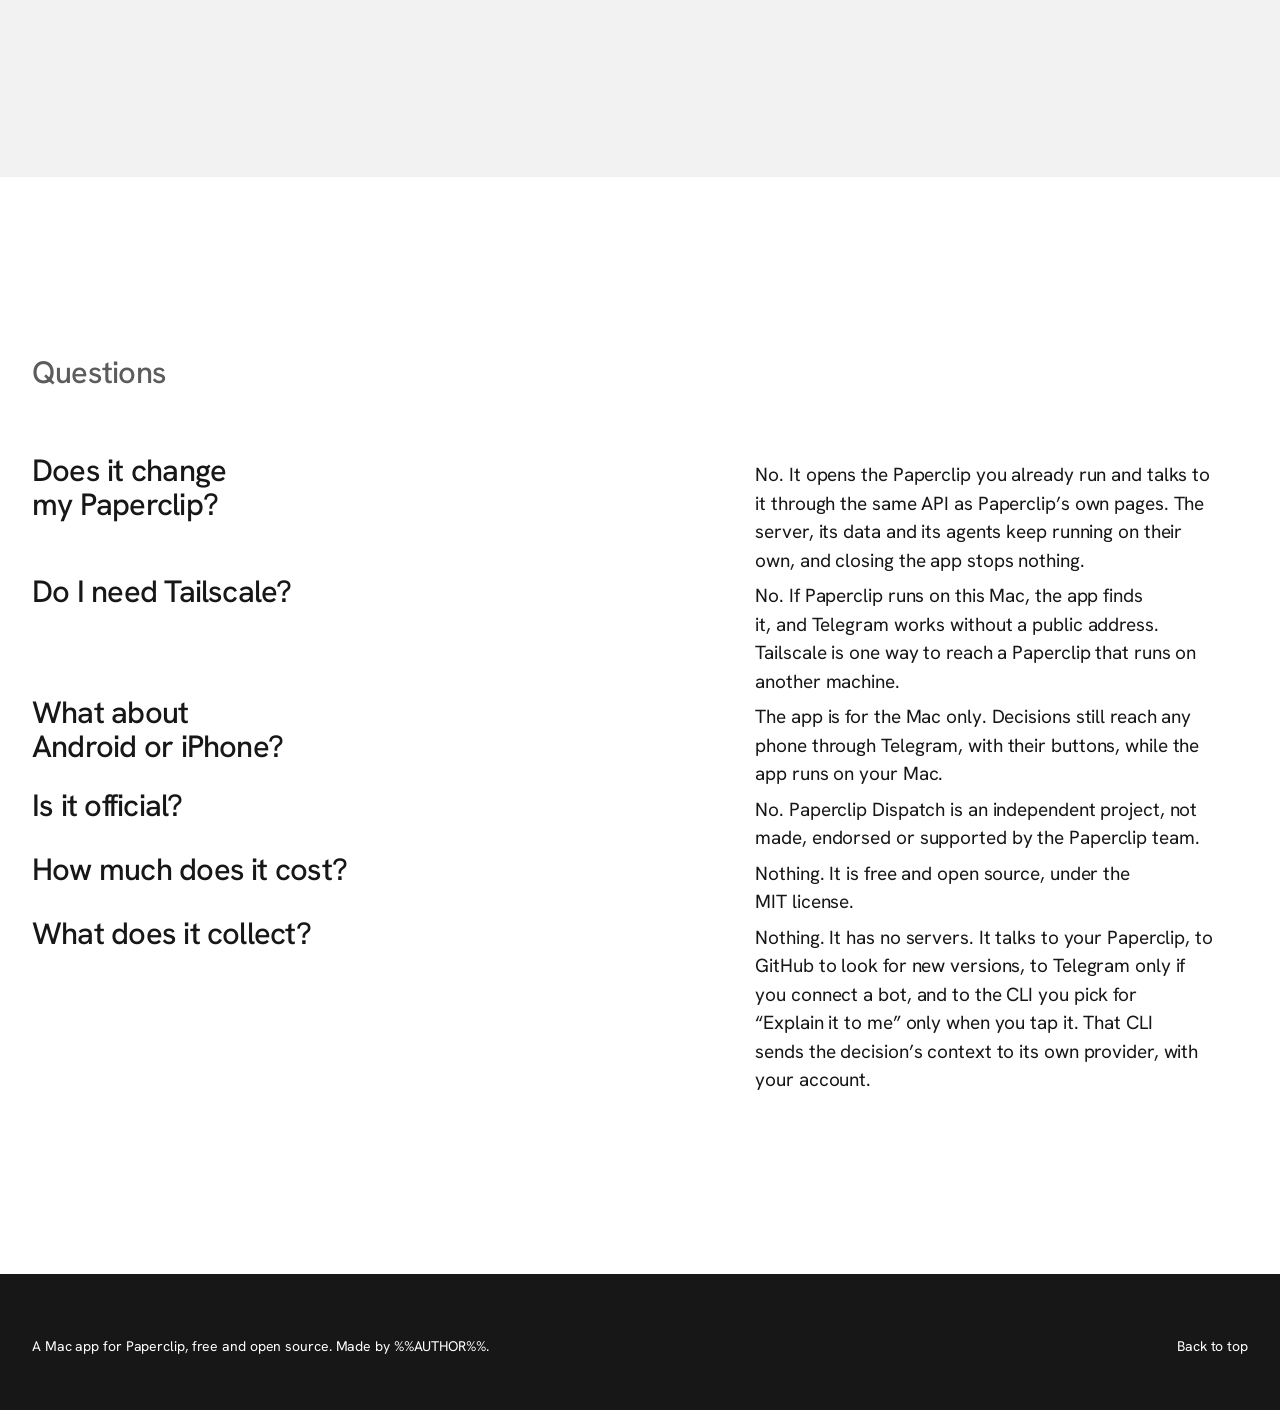
==== commit ef89515b: "feat(site): add llms.txt and structured data for the app" ====
--- a/site/index.html
+++ b/site/index.html
@@ -31,6 +31,26 @@
   <meta name="twitter:image:alt" content="The Paperclip Dispatch icon, a stuck-task notification with its Wake up button and the app window">
   <link rel="icon" href="images/icon-64.png" sizes="64x64" type="image/png">
   <link rel="apple-touch-icon" href="images/icon-180.png">
+  <!-- Datos estructurados (schema.org) para los buscadores: la app, gratis, para macOS, y dónde bajarla -->
+  <script type="application/ld+json">
+  {
+    "@context": "https://schema.org",
+    "@type": "SoftwareApplication",
+    "name": "Paperclip Dispatch",
+    "description": "Your Paperclip in its own Mac window, with a notification when an agent needs you, a Dock badge and answers from Telegram. Free, MIT.",
+    "url": "%%SITE_URL%%",
+    "inLanguage": "en",
+    "applicationCategory": "DeveloperApplication",
+    "operatingSystem": "macOS 26 Tahoe or later",
+    "isAccessibleForFree": true,
+    "offers": { "@type": "Offer", "price": "0", "priceCurrency": "USD" },
+    "downloadUrl": "%%DMG_URL%%",
+    "image": "%%SITE_URL%%social/card.jpg",
+    "license": "%%REPO_URL%%/blob/main/LICENSE",
+    "sameAs": "%%REPO_URL%%",
+    "author": { "@type": "Person", "name": "%%AUTHOR%%", "url": "%%AUTHOR_URL%%" }
+  }
+  </script>
   <link rel="preconnect" href="https://fonts.googleapis.com">
   <link rel="preconnect" href="https://fonts.gstatic.com" crossorigin>
   <link href="https://fonts.googleapis.com/css2?family=Hanken+Grotesk:wght@400;500&amp;display=swap" rel="stylesheet">
@@ -43,111 +63,121 @@
       <span>Paperclip Dispatch</span>
     </a>
     <nav class="bar-links" aria-label="Elsewhere">
-      <a class="link" href="%%REPO_URL%%">GitHub</a>
+      <a class="link bar-github" href="%%REPO_URL%%">GitHub</a>
       <a class="link" href="es/" hreflang="es" lang="es">Español</a>
+      <a class="button button-small" href="%%DMG_URL%%">Download</a>
     </nav>
   </header>
 
   <main>
     <section class="hero" aria-labelledby="hero-title">
-      <div class="sentence">
-        <h1 id="hero-title" class="sentence-words">Decisions find<br class="br-wide"> you</h1>
-        <!-- Avisos de ejemplo con el título, el texto y el botón que arma la app (DecisionsMonitor.notice,
-             WakeText). Llegan de a uno, solo con CSS; con «reducir movimiento» queda el primero. La casilla los pausa. -->
-        <span class="strip" data-ui>
-          <input class="notices-pause" type="checkbox" aria-label="Pause the notifications">
-          <span class="notices" aria-hidden="true">
-            <span class="notice is-in">
-              <span class="notice-text">
-                <span class="notice-head"><span class="notice-title">ACME-221</span></span>
-                <span class="notice-body">Redesign the pricing page</span>
-              </span>
-              <span class="notice-action">Wake up CEO</span>
-            </span>
-            <span class="notice">
-              <span class="notice-text">
-                <span class="notice-head"><span class="notice-title">Paperclip accepted the wake-up</span><span class="notice-time">now</span></span>
-                <span class="notice-body">CEO will work on ACME-220.</span>
-              </span>
-            </span>
-            <span class="notice">
-              <span class="notice-text">
-                <span class="notice-head"><span class="notice-title">CEO</span><span class="notice-time">now</span></span>
-                <span class="notice-body">Hire a design agent</span>
-              </span>
-            </span>
-            <span class="notice">
-              <span class="notice-text">
-                <span class="notice-head"><span class="notice-title">CEO · ACME-224</span><span class="notice-time">now</span></span>
-                <span class="notice-body">Which plans go on the new pricing page?</span>
-              </span>
-            </span>
-            <span class="notice">
-              <span class="notice-text">
-                <span class="notice-head"><span class="notice-title">Chief of Staff · ACME-219</span><span class="notice-time">now</span></span>
-                <span class="notice-body">Approve the plan for the quarterly report?</span>
-              </span>
-            </span>
-          </span>
-          <svg class="pause-glyph" viewBox="0 0 16 16" aria-hidden="true"><path class="glyph-pause" d="M5 4h2v8H5zm4 0h2v8H9z"/><path class="glyph-play" d="M5.5 3.8v8.4L12 8z"/></svg>
-        </span>
-      </div>
-
-      <div class="hero-body">
-        <p class="lead">A Mac app that puts your Paperclip in its own window and tells you when an agent needs you, even with the window closed.</p>
-
-        <div class="get">
-          <div class="download">
-            <a class="button" href="%%DMG_URL%%">Download for Mac</a>
-            <span class="build-version note">Version %%VERSION%%</span>
-          </div>
-          <div class="brew" data-ui>
-            <span class="note" id="brew-label">Or with Homebrew</span>
-            <div class="command">
-              <code id="brew-command">brew install --cask <span class="nowrap">%%BREW_CASK%%</span></code>
-              <button class="copy" type="button" data-copy="brew-command" data-copied="Copied" data-copied-status="Copied to the clipboard." data-selected-status="Selected. Press ⌘C to copy." aria-describedby="brew-label">Copy</button>
-            </div>
-            <span class="copied visually-hidden" role="status" aria-live="polite"></span>
-          </div>
-          <p class="note requirements">Free and open source (MIT). For macOS 26 Tahoe, on Apple silicon or Intel, with Paperclip running on this Mac or at an address it can reach.</p>
-        </div>
+      <h1 id="hero-title" class="hero-title">Decisions find you</h1>
+
+      <!-- Avisos de ejemplo de macOS 26, dibujados aquí con el título, el texto y el botón que arma la app
+           (DecisionsMonitor.notice, WakeText). Sin JS quedan estos tres, quietos. notices.js los hace llegar de a
+           uno y les da la X, el clic, el deslizar para cerrarlos y el botón «Wake up CEO», que trae el aviso de
+           respuesta (el de la plantilla). -->
+      <div class="desk" data-ui data-close-label="Close" data-pause-label="Pause" data-resume-label="Resume">
+        <ol class="stack" aria-label="Sample notifications">
+          <li class="notice is-first" data-kind="stuck">
+            <span class="notice-text">
+              <span class="notice-head"><span class="notice-title">ACME-221</span></span>
+              <span class="notice-body">Redesign the pricing page</span>
+            </span>
+            <span class="notice-action" data-then="woken">Wake up CEO</span>
+          </li>
+          <li class="notice is-first" data-kind="question">
+            <span class="notice-text">
+              <span class="notice-head"><span class="notice-title">CEO · ACME-224</span><span class="notice-time">now</span></span>
+              <span class="notice-body">Which plans go on the new pricing page?</span>
+            </span>
+          </li>
+          <li class="notice is-first" data-kind="approval">
+            <span class="notice-text">
+              <span class="notice-head"><span class="notice-title">Chief of Staff · ACME-219</span><span class="notice-time">now</span></span>
+              <span class="notice-body">Approve the plan for the quarterly report?</span>
+            </span>
+          </li>
+        </ol>
+        <template class="deck">
+          <li class="notice" data-kind="hire">
+            <span class="notice-text">
+              <span class="notice-head"><span class="notice-title">CEO</span><span class="notice-time">now</span></span>
+              <span class="notice-body">Hire a design agent</span>
+            </span>
+          </li>
+          <li class="notice" data-kind="woken" data-reply>
+            <span class="notice-text">
+              <span class="notice-head"><span class="notice-title">Paperclip accepted the wake-up</span><span class="notice-time">now</span></span>
+              <span class="notice-body">CEO will work on ACME-220.</span>
+            </span>
+          </li>
+        </template>
+        <p class="desk-note note">Sample notifications with the app’s own wording. Try <strong>Wake up CEO</strong>.</p>
+      </div>
+
+      <p class="lead">A Mac app that puts your Paperclip in its own window and tells you when an agent needs you, even with the window closed.</p>
+
+      <div class="get">
+        <div class="download">
+          <a class="button" href="%%DMG_URL%%">Download for Mac</a>
+          <span class="build-version note">Version %%VERSION%%</span>
+        </div>
+        <div class="brew" data-ui>
+          <span class="note" id="brew-label">Or with Homebrew</span>
+          <div class="command">
+            <code id="brew-command">brew install --cask <span class="nowrap">%%BREW_CASK%%</span></code>
+            <button class="copy" type="button" data-copy="brew-command" data-copied="Copied" data-copied-status="Copied to the clipboard." data-selected-status="Selected. Press ⌘C to copy." aria-describedby="brew-label">Copy</button>
+          </div>
+          <span class="copied visually-hidden" role="status" aria-live="polite"></span>
+        </div>
+        <p class="note requirements">Free and open source (MIT). For macOS 26 Tahoe, on Apple silicon or Intel, with Paperclip running on this Mac or at an address it can reach.</p>
       </div>
 
       <picture class="window">
-        <source media="(prefers-color-scheme: dark)" sizes="calc(100vw - 2rem)"
+        <source media="(prefers-color-scheme: dark)" sizes="(min-width: 1264px) 1200px, calc(100vw - 2rem)"
           srcset="images/window-dark-640.webp 640w, images/window-dark-1280.webp 1280w, images/window-dark-2560.webp 2560w">
-        <img src="images/window-light-1280.webp" sizes="calc(100vw - 2rem)"
+        <img src="images/window-light-1280.webp" sizes="(min-width: 1264px) 1200px, calc(100vw - 2rem)"
           srcset="images/window-light-640.webp 640w, images/window-light-1280.webp 1280w, images/window-light-2560.webp 2560w"
           width="2560" height="1600" loading="lazy" decoding="async" alt="Paperclip Dispatch showing the Paperclip dashboard in a native Mac window">
       </picture>
     </section>
 
     <section class="tab" aria-labelledby="tab-title">
-      <div class="tab-intro">
+      <div class="section-head">
         <h2 id="tab-title">What a tab can’t do</h2>
         <p class="statement">Paperclip runs as a local server, and you use it from a browser tab. Dispatch turns that tab into a Mac app that keeps watching after you close the window.</p>
       </div>
 
-      <article class="row row-notify">
+      <article class="row">
         <div class="row-text">
           <h3>Notifications, window closed</h3>
           <p>When an agent asks a question, needs an approval, fails or hits a budget alert, you get a macOS notification. Click it and that decision opens. The app checks Paperclip every minute on its own.</p>
           <p>If a task sits with an agent that isn’t working on it, the notification offers <strong>Wake up ‹agent›</strong> and then tells you whether Paperclip woke the agent or skipped it.</p>
         </div>
-        <figure class="row-media media-notify">
-          <picture>
-            <source media="(prefers-color-scheme: dark)" srcset="images/notification-dark-880.webp">
-            <img src="images/notification-880.webp" width="880" height="224" loading="lazy" decoding="async" alt="A stuck-task notification with a Wake up button">
-          </picture>
-        </figure>
-      </article>
-
-      <article class="row row-dock">
+        <figure class="tile tile-notify" data-ui role="img" aria-label="A stuck-task notification with its Wake up CEO button, and the notification that follows: Paperclip accepted the wake-up">
+          <span class="notice is-still" aria-hidden="true">
+            <span class="notice-text">
+              <span class="notice-head"><span class="notice-title">ACME-221</span></span>
+              <span class="notice-body">Redesign the pricing page</span>
+            </span>
+            <span class="notice-action">Wake up CEO</span>
+          </span>
+          <span class="notice is-still" aria-hidden="true">
+            <span class="notice-text">
+              <span class="notice-head"><span class="notice-title">Paperclip accepted the wake-up</span><span class="notice-time">now</span></span>
+              <span class="notice-body">CEO will work on ACME-220.</span>
+            </span>
+          </span>
+        </figure>
+      </article>
+
+      <article class="row row-flip">
         <div class="row-text">
           <h3>A number on the Dock</h3>
           <p>The Dock icon shows the same number as Decisions in Paperclip’s sidebar, so you can see what is waiting without opening the window.</p>
         </div>
-        <figure class="row-media media-dock" data-ui role="img" aria-label="The app icon with a sample count on its Dock badge">
+        <figure class="tile tile-dock" data-ui role="img" aria-label="The app icon with a sample count on its Dock badge">
           <span class="dock">
             <img src="images/icon-384.webp" width="384" height="384" loading="lazy" decoding="async" alt="">
             <span class="badge" aria-hidden="true">3</span>
@@ -155,13 +185,13 @@
         </figure>
       </article>
 
-      <article class="row row-glass">
+      <article class="row">
         <div class="row-text">
           <h3>Liquid Glass, if you want it</h3>
           <p>Paperclip fills the whole window, with no title bar. The app adds the Mac’s menus, shortcuts for back, forward, home and copy link, two-finger swipes, and an optional Liquid Glass sidebar.</p>
         </div>
-        <figure class="row-media media-glass">
-          <img src="images/window-glass-1280.webp" sizes="(min-width: 900px) 1270px, 190vw"
+        <figure class="tile tile-glass">
+          <img src="images/window-glass-1280.webp" sizes="(min-width: 900px) 1280px, 230vw"
             srcset="images/window-glass-1280.webp 1280w, images/window-glass-2560.webp 2560w"
             width="2560" height="1600" loading="lazy" decoding="async" alt="The Paperclip sidebar in Liquid Glass">
         </figure>
@@ -216,9 +246,11 @@
       <h2 id="setup-title">Set up once, update in one place</h2>
 
       <article class="setup-step setup-welcome">
-        <img src="images/welcome-1280.webp" sizes="(min-width: 900px) 52vw, calc(100vw - 2rem)"
-          srcset="images/welcome-640.webp 640w, images/welcome-1280.webp 1280w"
-          width="1280" height="1160" loading="lazy" decoding="async" alt="The connection step of the first-launch setup">
+        <figure class="tile tile-shot">
+          <img src="images/welcome-1280.webp" sizes="(min-width: 900px) 600px, calc(100vw - 2rem)"
+            srcset="images/welcome-640.webp 640w, images/welcome-1280.webp 1280w"
+            width="1280" height="1160" loading="lazy" decoding="async" alt="The connection step of the first-launch setup">
+        </figure>
         <div class="setup-text">
           <h3>It finds your Paperclip</h3>
           <p>On first launch the app looks for Paperclip on this Mac. If it is running, it opens it. If it is off, the app starts it, and if it is missing, it helps you install it. You can also type another address. Before asking for permission, it shows you what a notification looks like.</p>
@@ -226,9 +258,11 @@
       </article>
 
       <article class="setup-step setup-settings">
-        <img src="images/settings-1160.webp" sizes="(min-width: 900px) 34vw, calc(100vw - 2rem)"
-          srcset="images/settings-580.webp 580w, images/settings-1160.webp 1160w"
-          width="1160" height="1440" loading="lazy" decoding="async" alt="Settings, General tab">
+        <figure class="tile tile-shot">
+          <img src="images/settings-1160.webp" sizes="(min-width: 900px) 420px, 70vw"
+            srcset="images/settings-580.webp 580w, images/settings-1160.webp 1160w"
+            width="1160" height="1440" loading="lazy" decoding="async" alt="Settings, General tab">
+        </figure>
         <div class="setup-text">
           <h3>One button for both versions</h3>
           <p>A single button shows the version of the app and of Paperclip. The app downloads its own updates in the background and installs them only when you restart or quit it. Paperclip updates only when you ask.</p>
@@ -277,29 +311,31 @@
 
     <section class="faq" aria-labelledby="faq-title">
       <h2 id="faq-title">Questions</h2>
-      <div class="qa">
-        <h3>Does it change my Paperclip?</h3>
-        <p>No. It opens the Paperclip you already run and talks to it through the same API as Paperclip’s own pages. The server, its data and its agents keep running on their own, and closing the app stops nothing.</p>
-      </div>
-      <div class="qa">
-        <h3>Do I need Tailscale?</h3>
-        <p>No. If Paperclip runs on this Mac, the app finds it, and Telegram works without a public address. Tailscale is one way to reach a Paperclip that runs on another machine.</p>
-      </div>
-      <div class="qa">
-        <h3>What about Android or iPhone?</h3>
-        <p>The app is for the Mac only. Decisions still reach any phone through Telegram, with their buttons, while the app runs on your Mac.</p>
-      </div>
-      <div class="qa">
-        <h3>Is it official?</h3>
-        <p>No. Paperclip Dispatch is an independent project, not made, endorsed or supported by the Paperclip team.</p>
-      </div>
-      <div class="qa">
-        <h3>How much does it cost?</h3>
-        <p>Nothing. It is free and open source, under the MIT license.</p>
-      </div>
-      <div class="qa">
-        <h3>What does it collect?</h3>
-        <p>Nothing. It has no servers. It talks to your Paperclip, to GitHub to look for new versions, to Telegram only if you connect a bot, and to the CLI you pick for “Explain it to me” only when you tap it. That CLI sends the decision’s context to its own provider, with your account.</p>
+      <div class="qa-list">
+        <div class="qa">
+          <h3>Does it change my Paperclip?</h3>
+          <p>No. It opens the Paperclip you already run and talks to it through the same API as Paperclip’s own pages. The server, its data and its agents keep running on their own, and closing the app stops nothing.</p>
+        </div>
+        <div class="qa">
+          <h3>Do I need Tailscale?</h3>
+          <p>No. If Paperclip runs on this Mac, the app finds it, and Telegram works without a public address. Tailscale is one way to reach a Paperclip that runs on another machine.</p>
+        </div>
+        <div class="qa">
+          <h3>What about Android or iPhone?</h3>
+          <p>The app is for the Mac only. Decisions still reach any phone through Telegram, with their buttons, while the app runs on your Mac.</p>
+        </div>
+        <div class="qa">
+          <h3>Is it official?</h3>
+          <p>No. Paperclip Dispatch is an independent project, not made, endorsed or supported by the Paperclip team.</p>
+        </div>
+        <div class="qa">
+          <h3>How much does it cost?</h3>
+          <p>Nothing. It is free and open source, under the MIT license.</p>
+        </div>
+        <div class="qa">
+          <h3>What does it collect?</h3>
+          <p>Nothing. It has no servers. It talks to your Paperclip, to GitHub to look for new versions, to Telegram only if you connect a bot, and to the CLI you pick for “Explain it to me” only when you tap it. That CLI sends the decision’s context to its own provider, with your account.</p>
+        </div>
       </div>
     </section>
   </main>
@@ -320,5 +356,6 @@
   </footer>
 
   <script src="copy.js" defer></script>
+  <script src="notices.js" defer></script>
 </body>
 </html>
--- a/site/styles.css
+++ b/site/styles.css
@@ -148,6 +148,8 @@
   --stage-w: 400;
   --stage-h: 72;
   --pt: calc(100cqw / var(--stage-w));
+  /* Fuera del escenario, a la derecha: de donde llegan los avisos y por donde se van */
+  --notice-off: calc(100% + 16 * var(--pt));
   container-type: inline-size;
   position: relative;
   display: block;
@@ -192,11 +194,12 @@
   box-shadow: inset 0 0 0 calc(0.5 * var(--pt)) var(--notice-rim); /* taste-skill-ignore: el borde del vidrio del aviso de macOS que imita */
   opacity: 0;
   visibility: hidden;
-  transform: translateX(calc(100% + 16 * var(--pt)));
+  transform: translateX(var(--notice-off));
 }
 /* Sin movimiento queda solo el primero: el de la tarea trabada, con «Wake up CEO» */
 .notice.is-in { opacity: 1; visibility: visible; transform: none; }
-/* El ícono de la app, el mismo en todos: el de 64 px (que ya carga la barra) en el teléfono, el de 180 en el resto */
+/* El ícono de la app, el mismo en todos: el de 64 px (que ya carga la barra) mientras mida hasta unos 64 píxeles
+   del dispositivo (un teléfono hasta 2×), el de 180 en el resto */
 .notice::before {
   content: "";
   flex: none;
@@ -204,7 +207,7 @@
   aspect-ratio: 1;
   background: url("images/icon-180.png") center / contain no-repeat;
 }
-@media (max-width: 639px) and (max-resolution: 2dppx) {
+@media (max-width: 439px) and (max-resolution: 2dppx) {
   .notice::before { background-image: url("images/icon-64.png"); }
 }
 .notice-text { flex: 1; min-width: 0; display: grid; gap: calc(2 * var(--pt)); }
@@ -534,12 +537,20 @@
 @media (prefers-reduced-motion: no-preference) {
   @keyframes rise { from { opacity: 0; transform: translateY(24px); } }
   @keyframes shutter { from { clip-path: inset(0 100% 0 0 round 0.09em); } to { clip-path: inset(0 0 0 0 round 0.09em); } }
+  /* Las curvas van escritas: dentro de @keyframes, animation-timing-function no resuelve var() (son las de
+     --ease-out y --ease-in-out) */
   @keyframes notice {
-    0% { opacity: 0; visibility: hidden; transform: translateX(var(--notice-off)); animation-timing-function: var(--ease-out); }
-    2.8%, 17.2% { opacity: 1; transform: none; }
-    17.2% { animation-timing-function: var(--ease-in-out); }
-    18.6% { opacity: 0; visibility: visible; transform: translateX(var(--notice-off)); }
-    18.7%, 100% { opacity: 0; visibility: hidden; transform: translateX(var(--notice-off)); }
+    0% { opacity: 0; transform: translateX(var(--notice-off)); animation-timing-function: cubic-bezier(0.22, 1, 0.36, 1); }
+    2.8% { opacity: 1; transform: none; }
+    17.2% { opacity: 1; transform: none; animation-timing-function: cubic-bezier(0.65, 0, 0.35, 1); }
+    18.6%, 100% { opacity: 0; transform: translateX(var(--notice-off)); }
+  }
+  /* visibility va aparte, para que transform y opacity sigan en el compositor. Con step-start cambia apenas
+     empieza cada tramo: se ve desde que arranca su turno hasta que termina de salir (y no antes de su turno) */
+  @keyframes notice-shown {
+    0% { visibility: hidden; }
+    18.6% { visibility: visible; }
+    100% { visibility: hidden; }
   }
 
   .sentence { animation: rise 700ms var(--ease-out) both; }
@@ -550,9 +561,10 @@
      macOS, se queda y sale por el mismo lado antes de que llegue el siguiente. Los porcentajes de @keyframes
      notice son de una vuelta de 5 turnos de 5 s (entra en 0,7 s, sale a los 4,3 s en 0,35 s): si cambia el
      número de avisos o el turno, cambian con ellos. El primero llega cuando se abre el escenario. */
-  .strip { --notice-slot: 5s; --notice-count: 5; --notice-off: calc(100% + 16 * var(--pt)); }
+  .strip { --notice-slot: 5s; --notice-count: 5; }
   .notice {
-    animation: notice calc(var(--notice-slot) * var(--notice-count)) linear infinite both;
+    animation: notice calc(var(--notice-slot) * var(--notice-count)) linear infinite both,
+      notice-shown calc(var(--notice-slot) * var(--notice-count)) step-start infinite both;
     animation-delay: calc(900ms + var(--turn, 0) * var(--notice-slot));
   }
   .notice:nth-child(2) { --turn: 1; }
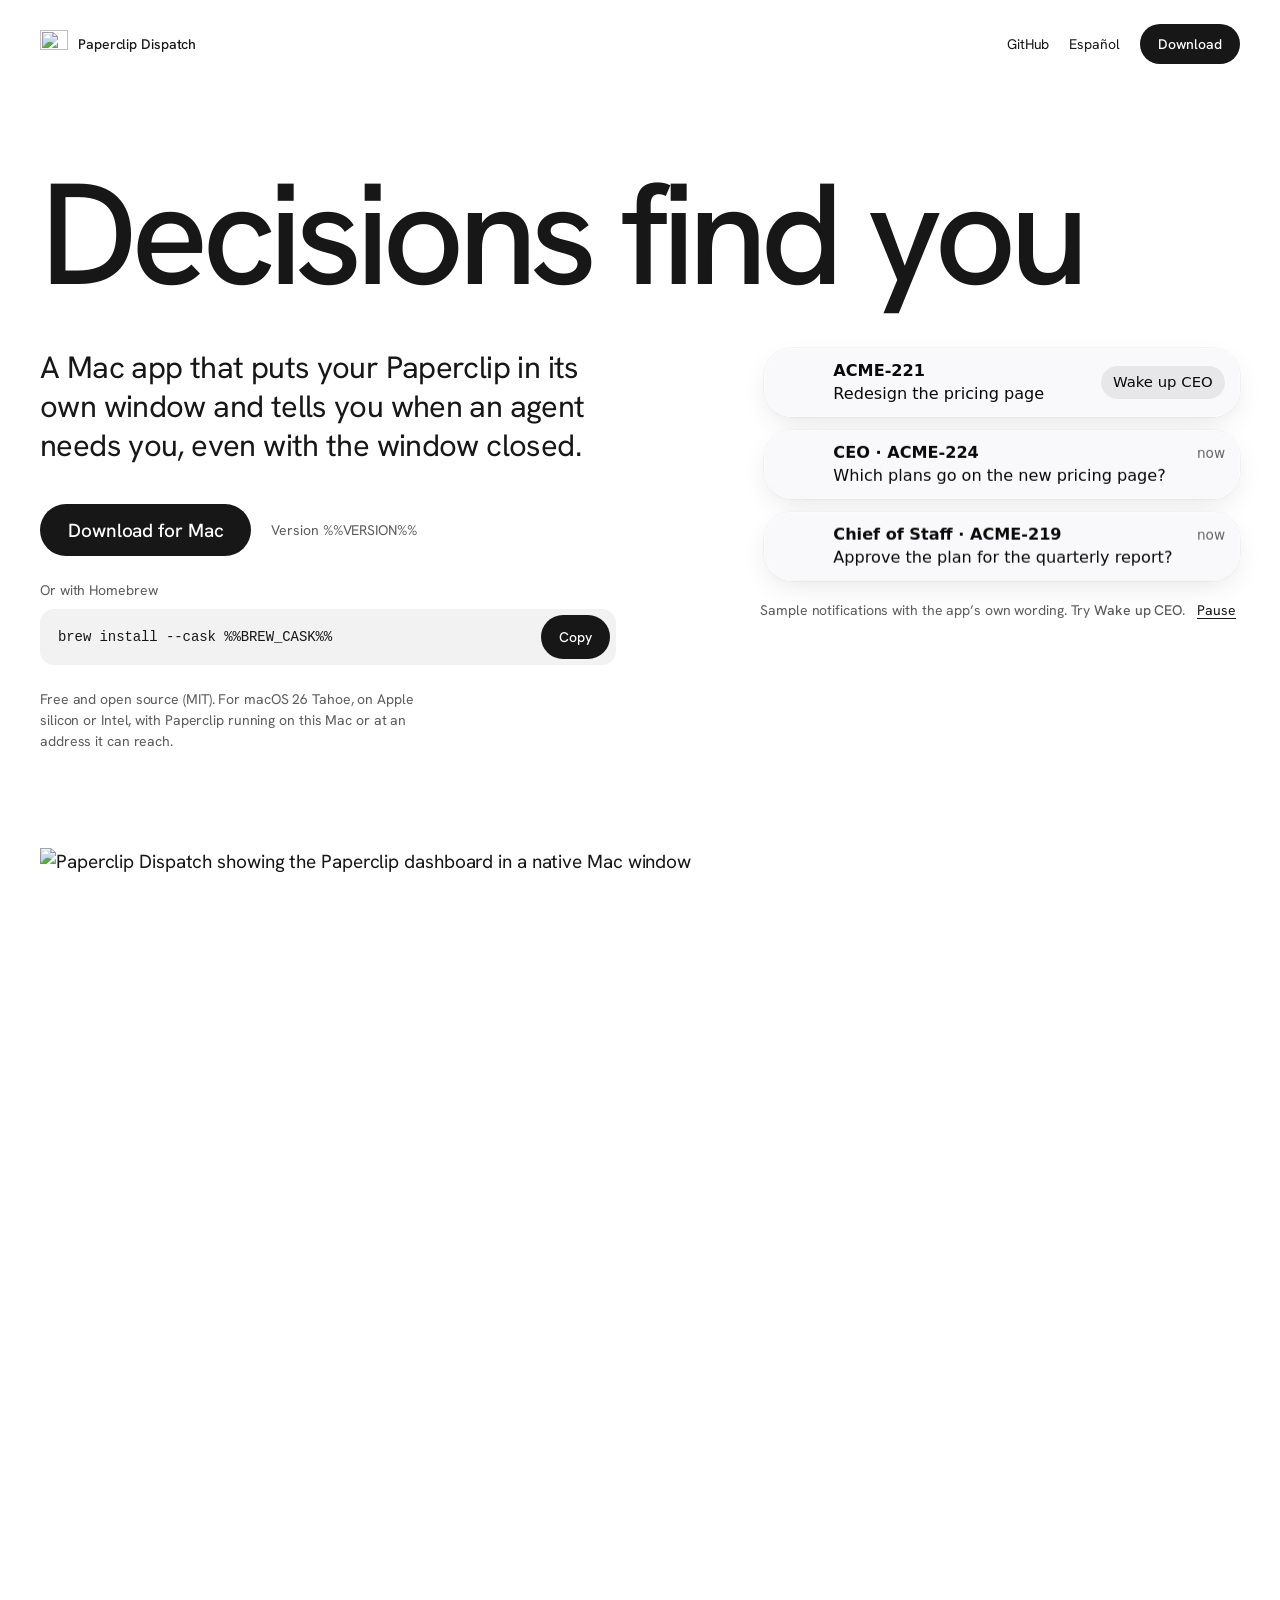
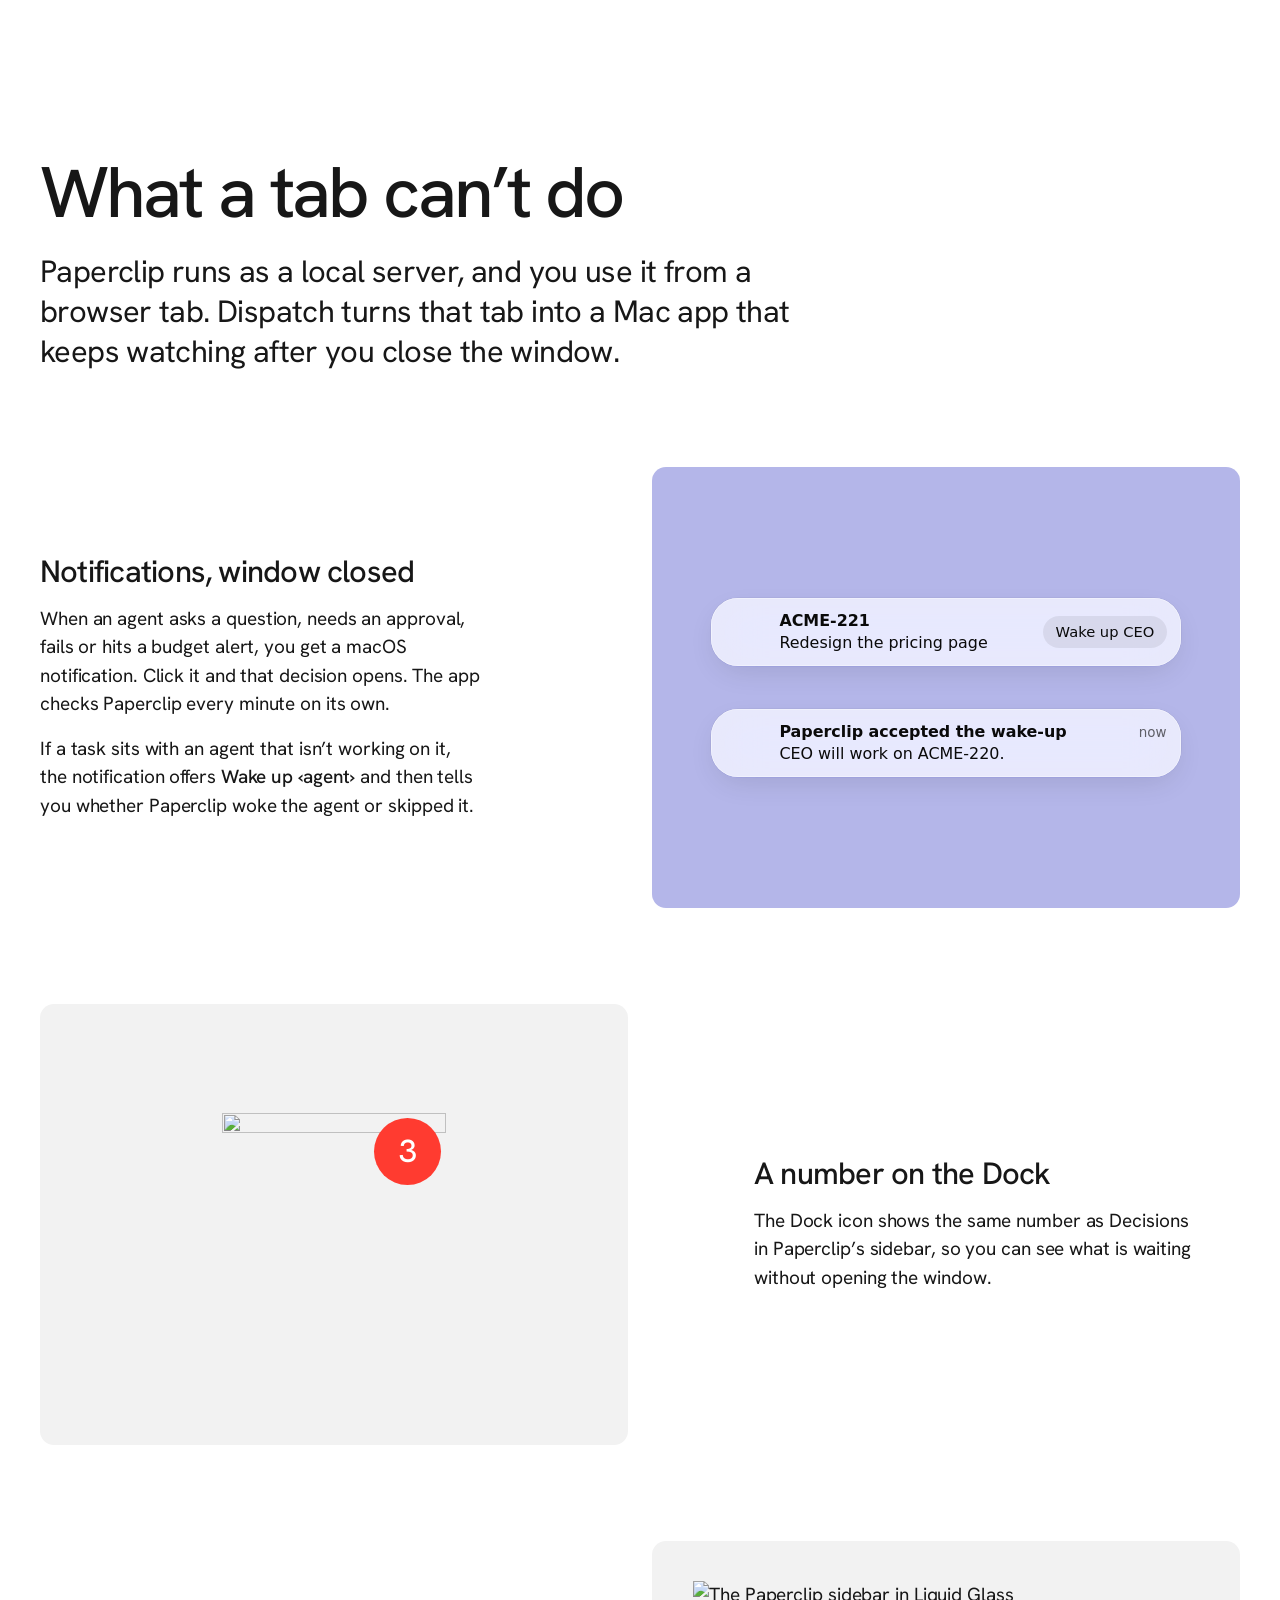
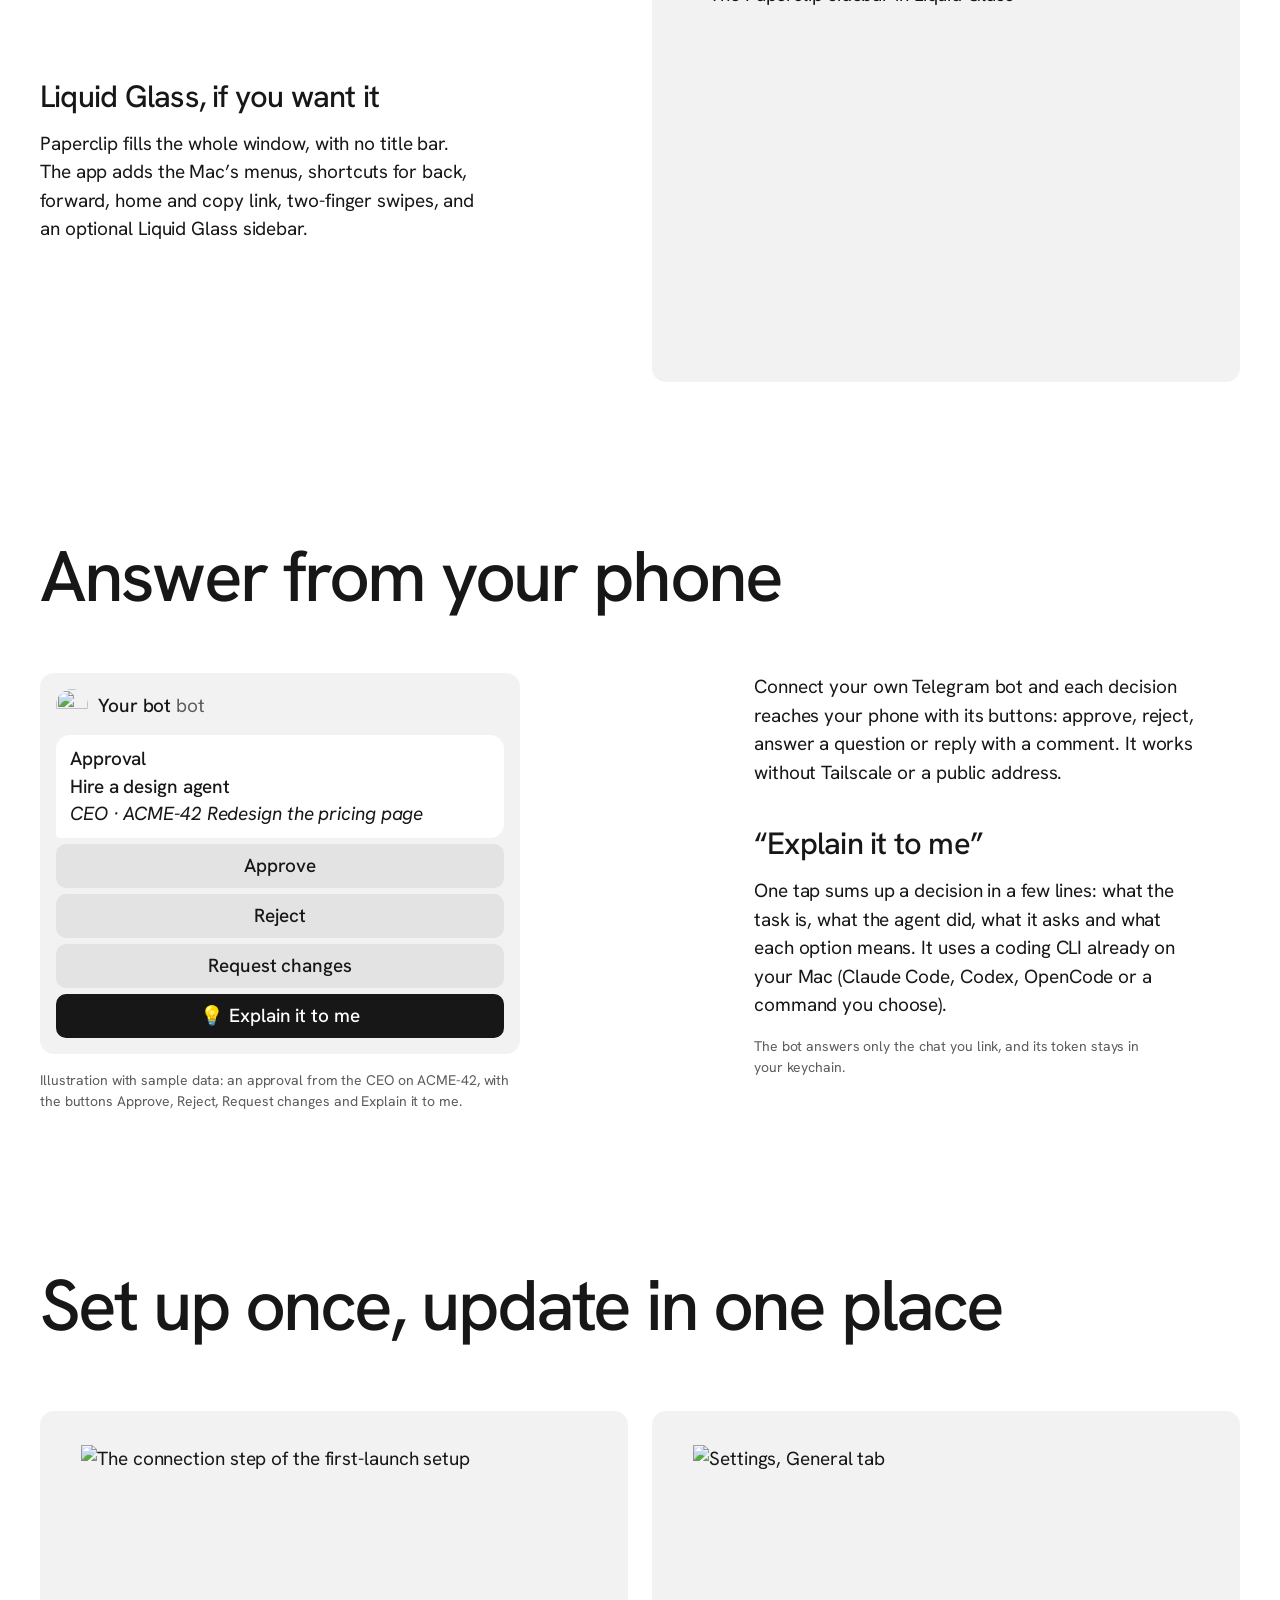
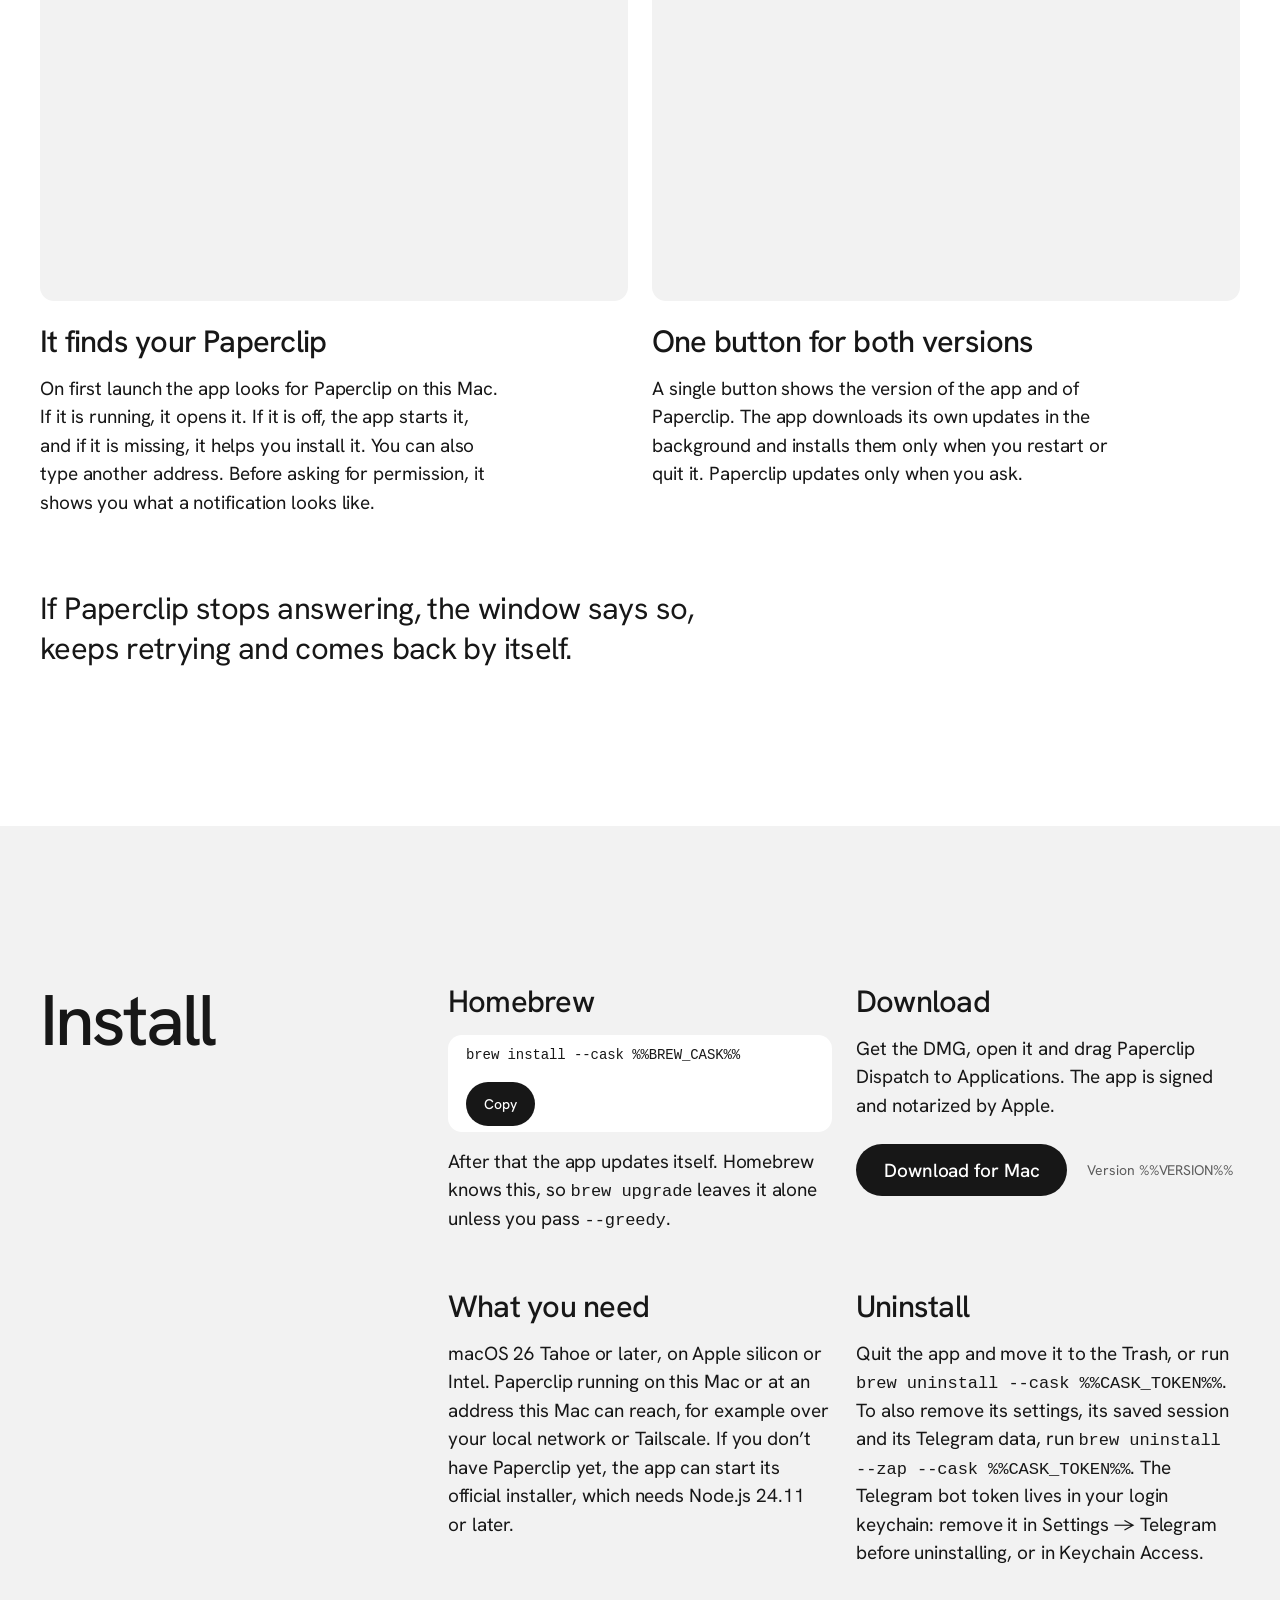
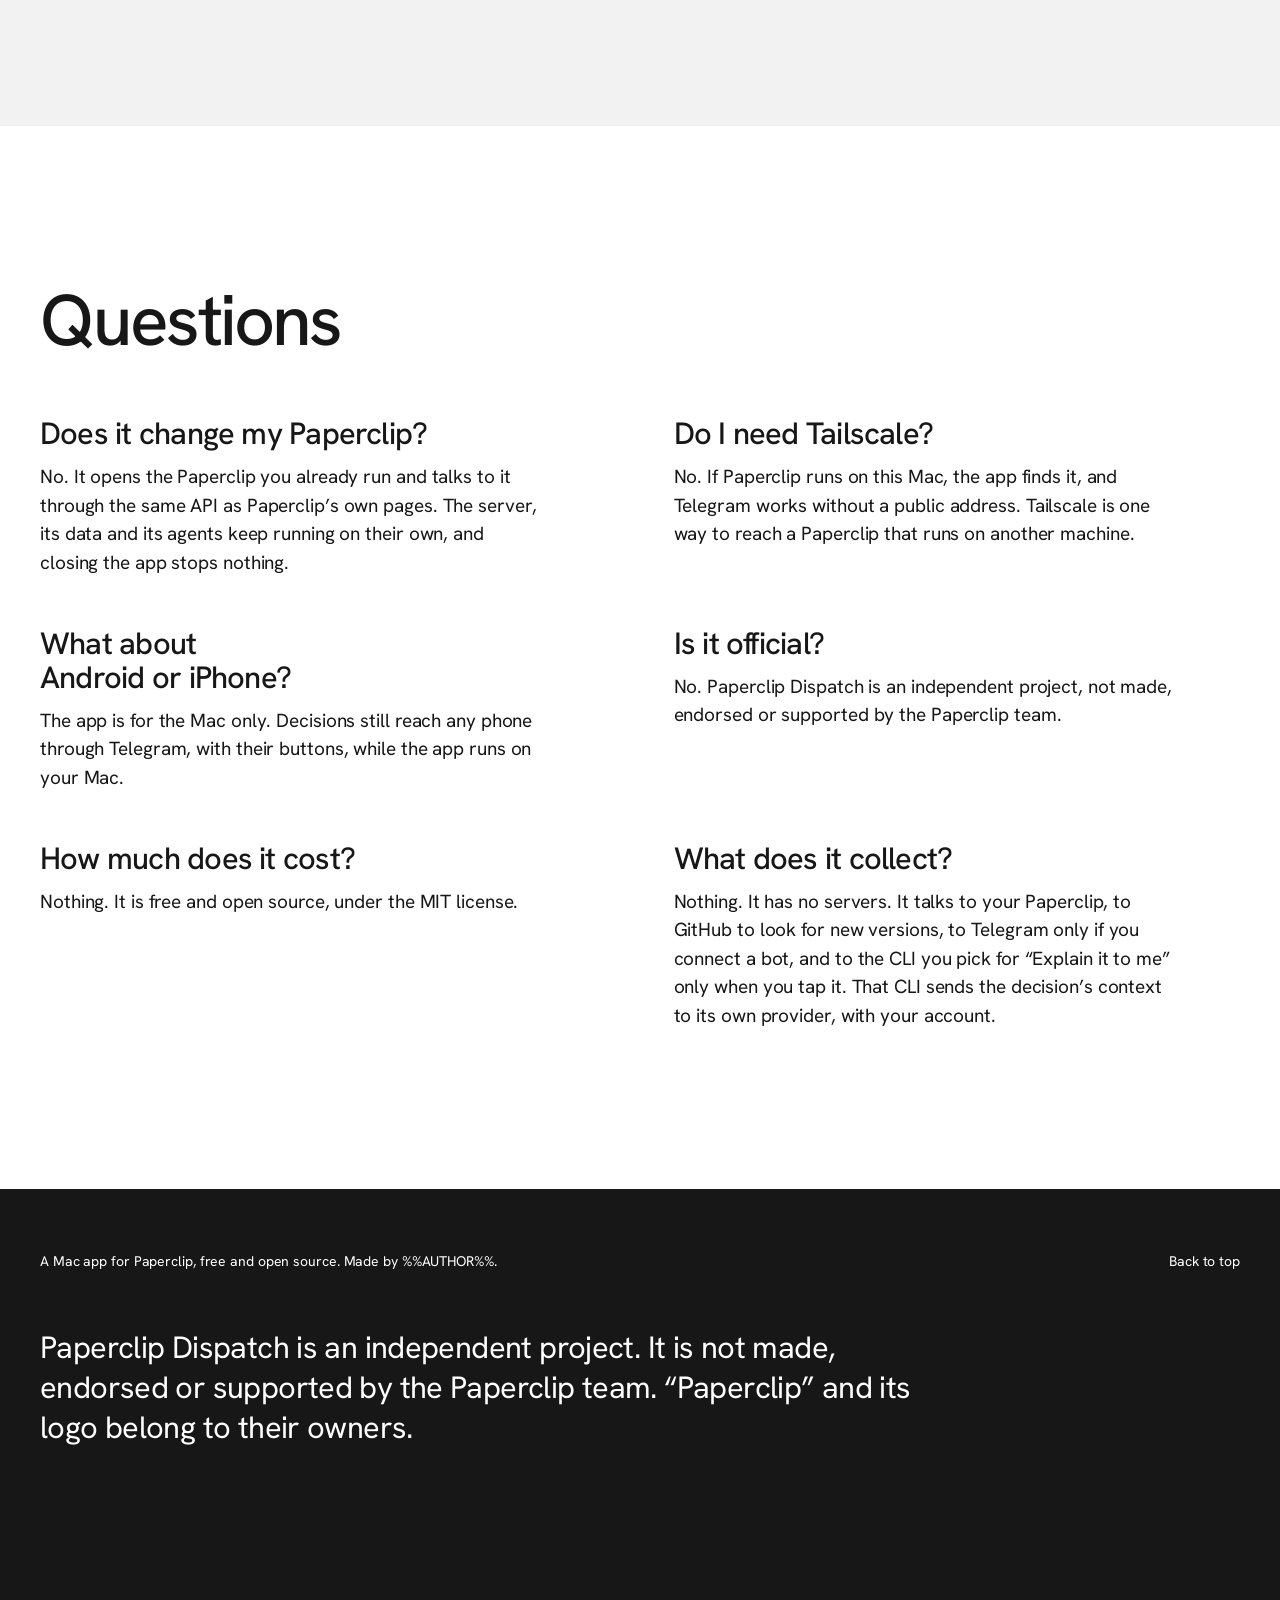
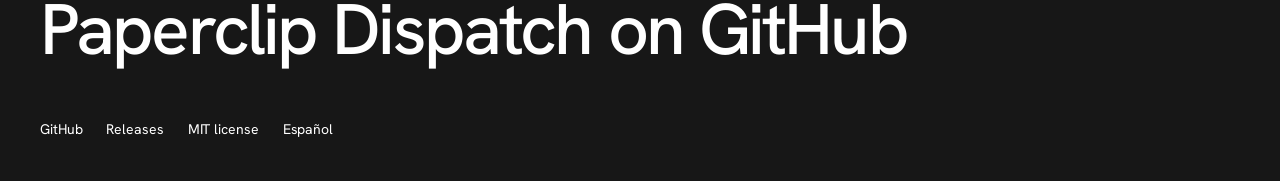
==== commit c8de2f2a: "feat(site): lay the landing on one grid and make the hero notifications live Every section now sits " ====
--- a/site/index.html
+++ b/site/index.html
@@ -31,26 +31,6 @@
   <meta name="twitter:image:alt" content="The Paperclip Dispatch icon, a stuck-task notification with its Wake up button and the app window">
   <link rel="icon" href="images/icon-64.png" sizes="64x64" type="image/png">
   <link rel="apple-touch-icon" href="images/icon-180.png">
-  <!-- Datos estructurados (schema.org) para los buscadores: la app, gratis, para macOS, y dónde bajarla -->
-  <script type="application/ld+json">
-  {
-    "@context": "https://schema.org",
-    "@type": "SoftwareApplication",
-    "name": "Paperclip Dispatch",
-    "description": "Your Paperclip in its own Mac window, with a notification when an agent needs you, a Dock badge and answers from Telegram. Free, MIT.",
-    "url": "%%SITE_URL%%",
-    "inLanguage": "en",
-    "applicationCategory": "DeveloperApplication",
-    "operatingSystem": "macOS 26 Tahoe or later",
-    "isAccessibleForFree": true,
-    "offers": { "@type": "Offer", "price": "0", "priceCurrency": "USD" },
-    "downloadUrl": "%%DMG_URL%%",
-    "image": "%%SITE_URL%%social/card.jpg",
-    "license": "%%REPO_URL%%/blob/main/LICENSE",
-    "sameAs": "%%REPO_URL%%",
-    "author": { "@type": "Person", "name": "%%AUTHOR%%", "url": "%%AUTHOR_URL%%" }
-  }
-  </script>
   <link rel="preconnect" href="https://fonts.googleapis.com">
   <link rel="preconnect" href="https://fonts.gstatic.com" crossorigin>
   <link href="https://fonts.googleapis.com/css2?family=Hanken+Grotesk:wght@400;500&amp;display=swap" rel="stylesheet">
--- a/site/styles.css
+++ b/site/styles.css
@@ -1,4 +1,5 @@
-/* Paperclip Dispatch: la landing. Dirección «sentence-as-layout» (ver el documento design de VIN-237). */
+/* Paperclip Dispatch: la landing. El estilo de VIN-237 (tinta sobre blanco, una sola letra, el color solo cuando
+   significa algo) sobre una sola grilla: un contenedor centrado de 12 columnas que comparten todas las secciones. */
 
 /* ---- Tokens ---- */
 :root {
@@ -11,17 +12,21 @@
   --badge: #ff3b30;
   /* Las teclas del mensaje de Telegram (ilustración): un paso más que la superficie */
   --key: #e3e3e3;
-  /* El aviso del hero: el tono medio del fondo de escritorio y el vidrio de la captura (NotificationsSnapshot) */
+  /* Los avisos: el fondo de escritorio de la captura (NotificationsSnapshot) y el vidrio de macOS 26 */
   --desk: #b4b6e9;
-  --notice-glass: rgb(255 255 255 / 0.7);
-  --notice-solid: #f4f1fa;
-  --notice-rim: rgb(255 255 255 / 0.65);
-  --notice-key: rgb(60 40 90 / 0.1);
+  --notice-glass: rgb(248 248 250 / 0.78);
+  --notice-glass-on-desk: rgb(255 255 255 / 0.7);
+  --notice-solid: #f4f4f6;
+  --notice-rim: rgb(255 255 255 / 0.7);
+  --notice-edge: rgb(0 0 0 / 0.07);
+  --notice-lift: rgb(0 0 0 / 0.12);
+  --notice-key: rgb(0 0 0 / 0.07);
+  --notice-key-hover: rgb(0 0 0 / 0.12);
   --notice-ink: #0a0a0a;
-  --notice-soft: rgb(10 10 10 / 0.58);
+  --notice-soft: rgb(10 10 10 / 0.62);
 
   --font: "Hanken Grotesk", ui-sans-serif, system-ui, -apple-system, "Helvetica Neue", Arial, sans-serif;
-  --font-system: -apple-system, BlinkMacSystemFont, system-ui, "Helvetica Neue", Arial, sans-serif; /* taste-skill-ignore: solo para el aviso del hero, que imita uno de macOS */
+  --font-system: -apple-system, BlinkMacSystemFont, system-ui, "Helvetica Neue", Arial, sans-serif; /* taste-skill-ignore: solo para los avisos, que imitan los de macOS */
   --font-code: ui-monospace, "SF Mono", Menlo, monospace; /* taste-skill-ignore: solo para el comando de Homebrew, que es código real en <code> */
 
   /* Cinco tamaños, ninguno más */
@@ -29,15 +34,23 @@
   --step-body: clamp(1.0625rem, 1rem + 0.25vw, 1.1875rem);
   --step-title: clamp(1.375rem, 1.05rem + 1.1vw, 2.25rem);
   --step-head: clamp(2.5rem, 1.6rem + 3.6vw, 5rem);
-  --step-display: clamp(3.5rem, 0.6rem + 12vw, 10.5rem);
-
+  --step-display: clamp(3.5rem, 1rem + 10vw, 9rem);
+
+  /* La grilla: un contenedor de --content como máximo, con el margen de siempre a los lados en pantallas angostas.
+     --gutter es el relleno lateral de cada franja (barra, secciones, pie): así el fondo de una franja llega al
+     borde y su contenido queda en el mismo contenedor que el resto. */
+  --content: 75rem;
   --margin: clamp(1rem, 0.4rem + 2.4vw, 2rem);
+  --gutter: max(var(--margin), calc((100% - var(--content)) / 2));
   --gap: clamp(1rem, 0.5rem + 1.5vw, 1.5rem);
-  --section: clamp(7.5rem, 4rem + 9vw, 12.5rem);
+  --section: clamp(6.5rem, 3.5rem + 8vw, 11rem);
   --radius: 14px;
 
   --ease-out: cubic-bezier(0.22, 1, 0.36, 1);
+  --ease-in: cubic-bezier(0.55, 0, 1, 0.45);
   --ease-in-out: cubic-bezier(0.65, 0, 0.35, 1);
+  /* Un resorte con un rebote del 2 %, como el de los avisos de macOS al entrar */
+  --ease-spring: linear(0, 0.035, 0.12, 0.231, 0.353, 0.472, 0.584, 0.682, 0.766, 0.835, 0.89, 0.932, 0.964, 0.986, 1.002, 1.012, 1.017, 1.02, 1.019, 1.015, 1.01, 1.006, 1.003, 1);
 }
 
 @media (prefers-color-scheme: dark) {
@@ -50,12 +63,16 @@
     --badge: #ff453a;
     --key: #2a2a2a;
     --desk: #2f2548;
-    --notice-glass: rgb(8 6 20 / 0.24);
-    --notice-solid: #2b2540;
-    --notice-rim: rgb(255 255 255 / 0.08);
+    --notice-glass: rgb(44 44 48 / 0.78);
+    --notice-glass-on-desk: rgb(8 6 20 / 0.28);
+    --notice-solid: #3a3a3e;
+    --notice-rim: rgb(255 255 255 / 0.1);
+    --notice-edge: rgb(0 0 0 / 0.5);
+    --notice-lift: rgb(0 0 0 / 0.5);
     --notice-key: rgb(255 255 255 / 0.1);
+    --notice-key-hover: rgb(255 255 255 / 0.16);
     --notice-ink: #ffffff;
-    --notice-soft: rgb(255 255 255 / 0.62);
+    --notice-soft: rgb(255 255 255 / 0.6);
   }
 }
 
@@ -104,10 +121,12 @@
   color: var(--on-ink);
   font: 500 var(--step-body) / 1 var(--font);
   text-decoration: none;
+  white-space: nowrap;
   cursor: pointer;
   transition: transform 120ms var(--ease-out), opacity 180ms ease;
 }
 .button { min-height: 3.25rem; padding: 0 1.75rem; }
+.button-small { min-height: 2.5rem; padding: 0 1.125rem; font-size: var(--step-small); }
 .copy { min-height: 2.75rem; padding: 0 1.125rem; font-size: var(--step-small); }
 .button:active, .copy:active { transform: scale(0.97); }
 @media (hover: hover) and (pointer: fine) {
@@ -115,89 +134,159 @@
   .button:hover, .copy:hover { opacity: 0.86; }
 }
 
-/* ---- Barra ---- */
+h2 { font-size: var(--step-head); line-height: 0.98; letter-spacing: -0.04em; }
+h3 { font-size: var(--step-title); line-height: 1.1; letter-spacing: -0.025em; }
+.statement { font-size: var(--step-title); line-height: 1.3; letter-spacing: -0.02em; max-width: 48ch; }
+
+/* ---- Barra: el nombre a la izquierda; los enlaces y la descarga a la derecha ---- */
 .bar {
   display: flex;
   align-items: center;
   justify-content: space-between;
-  padding: calc(var(--margin) * 0.9) var(--margin);
+  gap: 1rem;
+  padding: calc(var(--margin) * 0.75) var(--gutter);
   font-size: var(--step-small);
 }
-.bar-links { display: flex; gap: 1.25rem; }
-.wordmark { display: inline-flex; align-items: center; gap: 0.625rem; font-weight: 500; text-decoration: none; }
-
-/* ---- Hero: la frase con el aviso en lugar de las últimas palabras ---- */
-.hero { padding: clamp(3rem, 1rem + 8vw, 8rem) var(--margin) 0; }
-
-/* La frase es el h1 y el aviso que la sigue en la misma línea (fuera del h1, para que no sea parte del título) */
-.sentence {
+.wordmark { display: inline-flex; align-items: center; gap: 0.625rem; font-weight: 500; text-decoration: none; white-space: nowrap; }
+.bar-links { display: flex; align-items: center; gap: 1.25rem; }
+@media (max-width: 479px) {
+  /* En el teléfono no caben los cuatro: GitHub sigue en el pie */
+  .bar-github { display: none; }
+  .bar-links { gap: 1rem; }
+}
+
+/* ---- Hero: el titular, la oferta y la descarga a la izquierda; los avisos llegan a la derecha, arriba, donde los
+   pone macOS. Debajo, la ventana a todo el ancho del contenedor. En el teléfono los avisos van bajo el titular. ---- */
+.hero {
+  display: grid;
+  grid-template-columns: minmax(0, 1fr);
+  padding: clamp(2.5rem, 1rem + 5vw, 6rem) var(--gutter) 0;
+}
+.hero-title {
   font-size: var(--step-display);
-  font-weight: 500;
   line-height: 0.92;
   letter-spacing: -0.05em;
-  text-wrap: balance;
-}
-.sentence-words { display: block; font: inherit; }
-.br-wide { display: none; }
-
-/* El aviso: un aviso de macOS 26 dibujado aquí, con las medidas de la captura (docs/images/notification.png,
-   que dibuja NotificationsSnapshot.swift) en puntos: el escenario es el recorte de 400 × 72 pt (16 px a 2×
-   alrededor de la tarjeta) y la tarjeta mide 384 × 56 pt. --pt es un punto de la captura a la escala del
-   escenario, así el aviso crece y se achica entero, como lo hacía la imagen. */
-.strip {
-  --stage-w: 400;
-  --stage-h: 72;
-  --pt: calc(100cqw / var(--stage-w));
-  /* Fuera del escenario, a la derecha: de donde llegan los avisos y por donde se van */
-  --notice-off: calc(100% + 16 * var(--pt));
+}
+/* «Las decisiones te encuentran» no cabe en una línea: va en dos, un poco más chica para que «te encuentran»
+   quepa en el teléfono */
+.hero-title:lang(es) { font-size: calc(var(--step-display) * 0.86); }
+.desk { margin-top: clamp(2rem, 1rem + 3vw, 3rem); }
+.lead {
+  margin-top: clamp(2rem, 1rem + 3vw, 3rem);
+  font-size: var(--step-title);
+  line-height: 1.25;
+  letter-spacing: -0.02em;
+  max-width: 34ch;
+}
+.get { display: grid; gap: 1.5rem; align-content: start; margin-top: 2.5rem; max-width: 36rem; }
+.download { display: flex; flex-wrap: wrap; align-items: center; gap: 0.75rem 1.25rem; }
+
+.brew { display: grid; gap: 0.5rem; position: relative; }
+.command {
+  display: flex;
+  flex-wrap: wrap;
+  align-items: center;
+  gap: 0.75rem;
+  padding: 0.375rem 0.375rem 0.375rem 1.125rem;
+  border-radius: var(--radius);
+  background: var(--surface);
+  min-width: 0;
+}
+.command code {
+  /* Nunca más angosto que «javiervinus/tap/paperclip-dispatch»: si no cabe junto al botón, el botón baja */
+  flex: 1 1 17rem;
+  min-width: min(100%, 35ch);
+  padding: 0.25rem 0;
+  font-family: var(--font-code);
+  font-size: var(--step-small);
+  line-height: 1.5;
+  overflow-wrap: break-word;
+}
+.command .nowrap { white-space: nowrap; }
+.visually-hidden { position: absolute; width: 1px; height: 1px; margin: -1px; overflow: hidden; clip-path: inset(50%); white-space: nowrap; }
+.requirements { max-width: 52ch; }
+
+.window { display: block; margin-top: clamp(4rem, 2rem + 5vw, 7rem); }
+.window img { width: 100%; }
+
+@media (min-width: 960px) {
+  /* El titular en una línea a todo el ancho; debajo, la oferta y la descarga a la izquierda y los avisos a la
+     derecha, empezando a la misma altura */
+  .hero { grid-template-columns: repeat(12, minmax(0, 1fr)); column-gap: var(--gap); align-items: start; }
+  .hero-title { grid-column: 1 / -1; grid-row: 1; }
+  .lead, .get { grid-column: 1 / span 6; }
+  .lead { grid-row: 2; }
+  .get { grid-row: 3; }
+  .desk { grid-column: 8 / span 5; grid-row: 2 / span 2; margin-top: clamp(2rem, 1rem + 3vw, 3rem); }
+  .stack .notice { left: auto; right: 0; }
+  .desk-note { text-align: right; }
+  .window { grid-column: 1 / -1; grid-row: 4; }
+}
+
+/* ---- Los avisos: uno de macOS 26 dibujado aquí, con las medidas de la captura (docs/images/notification.png,
+   que dibuja NotificationsSnapshot.swift) en puntos: la tarjeta mide 384 × 56 pt. --pt es un punto a la escala
+   del contenedor, así el aviso entero crece y se achica sin cambiar de forma. ---- */
+.desk {
   container-type: inline-size;
+  --pt: min(1.25px, 100cqi / 392);
+  --stack-gap: calc(10 * var(--pt));
+}
+.stack {
   position: relative;
-  display: block;
-  margin-top: 0.12em;
-  width: 100%;
-  aspect-ratio: var(--stage-w) / var(--stage-h);
-  border-radius: var(--radius);
-  overflow: hidden;
-  background: var(--desk);
-}
-
-@media (min-width: 640px) {
-  .sentence-words { display: inline; }
-  .br-wide { display: inline; }
-  /* Se apoya en la línea base y mide la altura de las mayúsculas */
-  .strip {
-    display: inline-block;
-    vertical-align: baseline;
-    width: calc(0.72em * var(--stage-w) / var(--stage-h));
-    margin: 0 0 0 0.12em;
-    border-radius: 0.09em;
-  }
-  /* En español «te encuentran» y el aviso no caben en una línea: el aviso baja a la suya, en el margen */
-  .sentence:lang(es) .strip { display: block; margin: 0.12em 0 0; }
-}
-
-/* Los avisos van uno encima del otro en la misma tarjeta: cambiar de aviso no mueve nada */
-.notices {
+  margin: 0;
+  padding: 0;
+  list-style: none;
+  /* Lugar fijo para tres avisos: que lleguen o se vayan no mueve nada de la página */
+  height: calc(3 * 56 * var(--pt) + 2 * var(--stack-gap));
+}
+.stack .notice {
+  position: absolute;
+  top: 0;
+  /* En una columna, alineado con el texto (con lugar para la X a la izquierda); junto al texto, contra el borde
+     derecho, donde macOS pone los avisos */
+  left: calc(8 * var(--pt));
+  width: calc(384 * var(--pt));
+  max-width: 100%;
+  /* Cada aviso en su lugar de la pila (--slot: 0 arriba). Sin JS los tres de la página van en orden. */
+  translate: 0 calc(var(--slot, 0) * (100% + var(--stack-gap)));
+  transition: translate 520ms var(--ease-out), transform 520ms var(--ease-spring), opacity 280ms ease, scale 420ms var(--ease-out);
+}
+.stack .notice:nth-child(2) { --slot: 1; }
+.stack .notice:nth-child(3) { --slot: 2; }
+.desk-note { margin-top: calc(14 * var(--pt)); }
+.desk-pause {
+  margin-left: 0.25rem;
+  padding: 0.125rem 0.25rem;
+  border: 0;
+  background: none;
+  color: var(--ink);
+  font: inherit;
+  text-decoration: underline;
+  text-decoration-thickness: 0.07em;
+  text-underline-offset: 0.2em;
+  cursor: pointer;
+}
+
+.notice {
+  position: relative;
+  display: flex;
+  align-items: center;
+  gap: calc(10 * var(--pt));
+  height: calc(56 * var(--pt));
+  padding: 0 calc(12 * var(--pt));
+  border-radius: calc(22 * var(--pt));
+  background: var(--notice-glass);
+  /* El vidrio, el borde y la sombra de un aviso de macOS, que flota sobre el escritorio */
+  -webkit-backdrop-filter: blur(calc(20 * var(--pt))) saturate(1.8); /* taste-skill-ignore: vidrio de un aviso de macOS */
+  backdrop-filter: blur(calc(20 * var(--pt))) saturate(1.8); /* taste-skill-ignore: vidrio de un aviso de macOS */
+  box-shadow: inset 0 0 0 calc(0.5 * var(--pt)) var(--notice-rim), 0 0 0 calc(0.5 * var(--pt)) var(--notice-edge), 0 calc(8 * var(--pt)) calc(24 * var(--pt)) calc(-6 * var(--pt)) var(--notice-lift); /* taste-skill-ignore: sombra de un aviso de macOS */
   font: 400 calc(13 * var(--pt)) / 1.25 var(--font-system);
   letter-spacing: 0;
   color: var(--notice-ink);
-}
-.notice {
-  position: absolute;
-  inset: calc(8 * var(--pt));
-  display: flex;
-  align-items: center;
-  gap: calc(10 * var(--pt));
-  padding: 0 calc(12 * var(--pt));
-  border-radius: calc(22 * var(--pt));
-  background: var(--notice-glass);
-  box-shadow: inset 0 0 0 calc(0.5 * var(--pt)) var(--notice-rim); /* taste-skill-ignore: el borde del vidrio del aviso de macOS que imita */
-  opacity: 0;
-  visibility: hidden;
-  transform: translateX(var(--notice-off));
-}
-/* Sin movimiento queda solo el primero: el de la tarea trabada, con «Wake up CEO» */
-.notice.is-in { opacity: 1; visibility: visible; transform: none; }
+  -webkit-user-select: none;
+  user-select: none;
+  touch-action: pan-y;
+}
 /* El ícono de la app, el mismo en todos: el de 64 px (que ya carga la barra) mientras mida hasta unos 64 píxeles
    del dispositivo (un teléfono hasta 2×), el de 180 en el resto */
 .notice::before {
@@ -220,119 +309,86 @@
   flex: none;
   max-width: calc(110 * var(--pt));
   padding: calc(6 * var(--pt)) calc(10 * var(--pt));
-  border-radius: calc(999 * var(--pt));
+  border: 0;
+  border-radius: 999px;
   background: var(--notice-key);
-  font-size: calc(12 * var(--pt));
-  font-weight: 500;
-  line-height: 1.2;
+  color: inherit;
+  font: 500 calc(12 * var(--pt)) / 1.2 var(--font-system);
   text-align: center;
 }
-
-/* Pausar (WCAG 2.2.2): una casilla que cubre todo el escenario, y la marca en la esquina de la tarjeta, donde
-   macOS pone la de cerrar. La marca se ve con el mouse encima, con foco, en pausa y siempre en pantallas táctiles.
-   Las dos aparecen solo si hay movimiento (al final, con las animaciones). */
-.notices-pause, .pause-glyph { display: none; }
-.notices-pause {
-  appearance: none;
+button.notice-action { cursor: pointer; transition: background-color 150ms ease, transform 120ms var(--ease-out); }
+button.notice-action:active { transform: scale(0.95); }
+/* La X de cerrar, en la esquina de arriba a la izquierda, como en macOS: con el mouse encima o con foco */
+.notice-close {
   position: absolute;
-  inset: 0;
-  z-index: 2;
-  margin: 0;
-  border-radius: inherit;
-  cursor: pointer;
-}
-.notices-pause:focus-visible { outline-color: var(--notice-ink); outline-offset: -4px; }
-.pause-glyph {
-  position: absolute;
-  z-index: 1;
-  top: calc(1 * var(--pt));
-  left: calc(1 * var(--pt));
-  width: calc(18 * var(--pt));
-  height: calc(18 * var(--pt));
-  padding: calc(3 * var(--pt));
+  top: calc(-6 * var(--pt));
+  left: calc(-6 * var(--pt));
+  display: grid;
+  place-items: center;
+  width: calc(20 * var(--pt));
+  height: calc(20 * var(--pt));
+  padding: 0;
+  border: 0;
   border-radius: 50%;
   background: var(--notice-solid);
-  box-shadow: inset 0 0 0 calc(0.5 * var(--pt)) var(--notice-rim); /* taste-skill-ignore: como el botón de cerrar de un aviso de macOS */
-  fill: var(--notice-ink);
+  box-shadow: 0 0 0 calc(0.5 * var(--pt)) var(--notice-edge), 0 calc(1 * var(--pt)) calc(3 * var(--pt)) var(--notice-lift); /* taste-skill-ignore: el botón de cerrar de un aviso de macOS */
+  color: var(--notice-ink);
   opacity: 0;
-  transition: opacity 180ms ease;
-}
-.glyph-play, .notices-pause:checked ~ .pause-glyph .glyph-pause { display: none; }
-.notices-pause:checked ~ .pause-glyph .glyph-play { display: inline; }
-.strip:hover .pause-glyph, .notices-pause:focus-visible ~ .pause-glyph,
-.notices-pause:checked ~ .pause-glyph { opacity: 1; }
-@media (hover: none) { .pause-glyph { opacity: 1; } }
-
-.hero-body {
-  display: grid;
-  gap: 2.5rem var(--gap);
-  margin-top: clamp(2.5rem, 1rem + 4vw, 4.5rem);
-}
-.lead { font-size: var(--step-title); line-height: 1.25; letter-spacing: -0.02em; max-width: 36ch; }
-
-.get { display: grid; gap: 1.75rem; align-content: start; }
-.download { display: flex; flex-wrap: wrap; align-items: center; gap: 0.75rem 1.25rem; }
-
-.brew { display: grid; gap: 0.5rem; position: relative; }
-.command {
-  display: flex;
-  flex-wrap: wrap;
-  align-items: center;
-  gap: 0.75rem;
-  padding: 0.375rem 0.375rem 0.375rem 1.125rem;
+  cursor: pointer;
+  transition: opacity 150ms ease;
+}
+.notice-close svg { width: 46%; height: 46%; stroke: currentColor; stroke-width: 2; stroke-linecap: round; fill: none; }
+.notice:hover .notice-close, .notice:focus-within .notice-close { opacity: 1; }
+.notice.is-live { cursor: default; }
+@media (hover: hover) and (pointer: fine) {
+  button.notice-action:hover { background: var(--notice-key-hover); }
+}
+
+/* Llegar, irse, plegarse al fondo de la pila y seguir al dedo (notices.js pone y quita estas clases) */
+.stack .notice.is-entering { transform: translateX(calc(100% + 2rem)); opacity: 0; transition: none; }
+.stack .notice.is-leaving {
+  transform: translateX(calc(100% + 2rem));
+  opacity: 0;
+  transition: transform 320ms var(--ease-in), opacity 320ms var(--ease-in), translate 320ms var(--ease-out);
+}
+.stack .notice.is-folding { scale: 0.92; opacity: 0; }
+.stack .notice.is-opening { scale: 0.96; opacity: 0; transition-duration: 220ms; }
+.stack .notice.is-dragging { transition: none; }
+
+/* ---- Lo que una pestaña no puede hacer: filas en zigzag, el texto y su recuadro del mismo tamaño ---- */
+.tab {
+  padding: var(--section) var(--gutter);
+  display: grid;
+  gap: clamp(4rem, 2rem + 5vw, 7rem);
+}
+.section-head { display: grid; gap: 1.5rem; }
+
+.row { display: grid; gap: 2rem var(--gap); align-items: center; }
+.row-text { display: grid; gap: 1rem; max-width: 40ch; }
+
+/* Un recuadro: superficie, esquinas redondeadas y la misma proporción en toda la página */
+.tile {
+  position: relative;
+  display: grid;
+  place-items: center;
+  aspect-ratio: 4 / 3;
   border-radius: var(--radius);
   background: var(--surface);
-  min-width: 0;
-}
-.command code {
-  /* Nunca más angosto que «javiervinus/tap/paperclip-dispatch»: si no cabe junto al botón, el botón baja */
-  flex: 1 1 17rem;
-  min-width: min(100%, 35ch);
-  padding: 0.25rem 0;
-  font-family: var(--font-code);
-  font-size: var(--step-small);
-  line-height: 1.5;
-  overflow-wrap: break-word;
-}
-.command .nowrap { white-space: nowrap; }
-.visually-hidden { position: absolute; width: 1px; height: 1px; margin: -1px; overflow: hidden; clip-path: inset(50%); white-space: nowrap; }
-.requirements { max-width: 52ch; }
-
-@media (min-width: 900px) {
-  .hero-body { grid-template-columns: repeat(12, minmax(0, 1fr)); }
-  .lead { grid-column: 1 / span 6; }
-  .get { grid-column: 8 / span 5; }
-}
-
-.window { display: block; margin-top: clamp(4rem, 2rem + 6vw, 8rem); }
-.window img { width: 100%; }
-
-/* ---- Lo que una pestaña no puede hacer: filas colgadas de un eje ---- */
-.tab {
-  padding: var(--section) var(--margin);
-  display: grid;
-  gap: clamp(4rem, 2rem + 5vw, 7.5rem);
-}
-.tab-intro { display: grid; gap: 1.5rem; }
-.tab-intro h2 { font-size: var(--step-head); line-height: 0.98; letter-spacing: -0.04em; }
-.statement { font-size: var(--step-title); line-height: 1.3; letter-spacing: -0.02em; max-width: 48ch; }
-
-.row { display: grid; gap: 1.5rem var(--gap); align-items: start; }
-.row-text { display: grid; gap: 1rem; max-width: 38ch; }
-.row-text h3 { font-size: var(--step-title); line-height: 1.1; letter-spacing: -0.025em; }
-
-.row-media { border-radius: var(--radius); overflow: hidden; }
-.media-notify { width: 100%; max-width: 40rem; }
-.media-dock {
-  width: 70%;
-  max-width: 20rem;
-  justify-self: end;
-  aspect-ratio: 1;
-  display: grid;
-  place-items: center;
-  background: var(--surface);
-}
-.dock { position: relative; width: 52%; }
+  overflow: hidden;
+}
+.tile-notify {
+  container-type: inline-size;
+  --pt: calc(100cqi / 480);
+  display: flex;
+  flex-direction: column;
+  align-items: center;
+  justify-content: center;
+  gap: calc(16 * var(--pt));
+  background: var(--desk);
+}
+.tile-notify .notice { width: calc(384 * var(--pt)); background: var(--notice-glass-on-desk); }
+
+.dock { position: relative; width: 38%; }
 .dock img { width: 100%; }
 .badge {
   position: absolute;
@@ -350,37 +406,29 @@
   line-height: 1;
   font-variant-numeric: tabular-nums;
 }
-.media-glass { width: 55%; max-width: 22rem; aspect-ratio: 4 / 5; position: relative; }
-.media-glass img { position: absolute; top: 0; left: 0; width: 360%; max-width: none; }
+/* La esquina de la ventana con la barra lateral, ampliada */
+.tile-glass img { position: absolute; top: 9%; left: 7%; width: 230%; max-width: none; }
 
 @media (min-width: 900px) {
-  .tab-intro, .row { grid-template-columns: repeat(12, minmax(0, 1fr)); }
-  .tab-intro > * { grid-column: 5 / span 8; }
-  .row-text { grid-column: 5 / span 4; }
-  .row-media { grid-column: 9 / span 4; justify-self: end; }
-  .media-dock { width: 62%; }
-  .media-glass { width: 78%; }
-}
-
-@media (min-width: 1200px) {
-  /* El aviso del titular se abre aquí más grande */
-  .row-notify .row-text { grid-column: 5 / span 3; }
-  .row-notify .row-media { grid-column: 8 / span 5; }
-}
-
-/* ---- Telegram: la ilustración a un lado, el texto al otro (al revés que las filas de arriba) ---- */
+  .section-head, .row { grid-template-columns: repeat(12, minmax(0, 1fr)); column-gap: var(--gap); }
+  .section-head > * { grid-column: 1 / span 9; }
+  .row-text { grid-column: 1 / span 5; grid-row: 1; }
+  .row .tile { grid-column: 7 / span 6; grid-row: 1; }
+  .row-flip .row-text { grid-column: 8 / span 5; }
+  .row-flip .tile { grid-column: 1 / span 6; }
+}
+
+/* ---- Telegram: el mensaje a la izquierda, el texto a la derecha ---- */
 .phone {
-  padding: 0 var(--margin) var(--section);
+  padding: 0 var(--gutter) var(--section);
   display: grid;
   gap: clamp(2.5rem, 1.5rem + 3vw, 4.5rem) var(--gap);
   align-items: start;
 }
-.phone h2, .setup h2, .install h2 { font-size: var(--step-head); line-height: 0.98; letter-spacing: -0.04em; }
 .phone-text { display: grid; gap: 1rem; max-width: 40ch; }
 .phone-lead { margin-bottom: 1.5rem; }
-.phone-text h3 { font-size: var(--step-title); line-height: 1.1; letter-spacing: -0.025em; }
-
-.phone-chat { display: grid; gap: 1rem; width: 100%; max-width: 32rem; }
+
+.phone-chat { display: grid; gap: 1rem; width: 100%; max-width: 30rem; }
 /* El mensaje del bot, dibujado con el texto y los botones que arma la app (TelegramFormat.decision y
    TelegramChannel.keyboard). Es una ilustración: la tecla «Explain it to me» abre el resumen sin JS. */
 .chat {
@@ -429,37 +477,35 @@
 
 @media (min-width: 900px) {
   .phone { grid-template-columns: repeat(12, minmax(0, 1fr)); }
-  .phone h2 { grid-column: 1 / span 12; }
+  .phone h2 { grid-column: 1 / -1; }
   .phone-chat { grid-column: 1 / span 6; }
   .phone-text { grid-column: 8 / span 5; }
 }
 
-/* ---- Primer arranque y actualizaciones: dos capturas de tamaños distintos, la segunda más abajo ---- */
+/* ---- Primer arranque y actualizaciones: dos pasos iguales, lado a lado ---- */
 .setup {
-  padding: 0 var(--margin) var(--section);
+  padding: 0 var(--gutter) var(--section);
   display: grid;
   gap: clamp(3rem, 2rem + 3vw, 5rem) var(--gap);
   align-items: start;
 }
 .setup-step { display: grid; gap: 1.5rem; }
-.setup-step img { width: 100%; }
-.setup-settings img { max-width: 24rem; }
-.setup-text { display: grid; gap: 1rem; max-width: 40ch; }
-.setup-text h3 { font-size: var(--step-title); line-height: 1.1; letter-spacing: -0.025em; }
-.setup-close { max-width: 34ch; }
+.tile-shot { aspect-ratio: 6 / 5; }
+.tile-shot img { position: absolute; inset: 7%; width: 86%; height: 86%; object-fit: contain; }
+.setup-text { display: grid; gap: 1rem; max-width: 42ch; }
+.setup-close { max-width: 40ch; }
 
 @media (min-width: 900px) {
   .setup { grid-template-columns: repeat(12, minmax(0, 1fr)); }
-  .setup h2 { grid-column: 1 / span 12; }
-  .setup-welcome { grid-column: 1 / span 7; }
-  .setup-settings { grid-column: 9 / span 4; margin-top: clamp(6rem, 2rem + 8vw, 12rem); }
-  .setup-settings img { max-width: none; }
-  .setup-close { grid-column: 5 / span 7; }
+  .setup h2 { grid-column: 1 / -1; }
+  .setup-welcome { grid-column: 1 / span 6; }
+  .setup-settings { grid-column: 7 / span 6; }
+  .setup-close { grid-column: 1 / span 8; }
 }
 
 /* ---- Instalar: un campo de superficie a todo el ancho ---- */
 .install {
-  padding: var(--section) var(--margin);
+  padding: var(--section) var(--gutter);
   background: var(--surface);
   display: grid;
   gap: clamp(2.5rem, 1.5rem + 3vw, 4.5rem) var(--gap);
@@ -468,7 +514,6 @@
 .install .command { background: var(--ground); }
 .install-grid { display: grid; gap: clamp(2.5rem, 1.5rem + 2.5vw, 4rem) var(--gap); }
 .install-block { display: grid; gap: 1rem; align-content: start; max-width: 44ch; }
-.install-block h3 { font-size: var(--step-title); line-height: 1.1; letter-spacing: -0.025em; }
 .install-block .download { margin-top: 0.5rem; }
 .install-block p code, .faq code {
   font-family: var(--font-code);
@@ -482,26 +527,24 @@
   .install-grid { grid-column: 5 / span 8; grid-template-columns: repeat(2, minmax(0, 1fr)); }
 }
 
-/* ---- Preguntas: la pregunta grande a la izquierda, la respuesta al lado ---- */
+/* ---- Preguntas: el título y, debajo, las respuestas en dos columnas ---- */
 .faq {
-  padding: var(--section) var(--margin);
-  display: grid;
-  gap: clamp(3rem, 2rem + 2.5vw, 5rem);
-}
-.faq h2, .qa h3 { font-size: var(--step-title); line-height: 1.1; letter-spacing: -0.025em; }
-.faq h2 { color: var(--soft); }
-.qa { display: grid; gap: 0.75rem var(--gap); align-items: baseline; }
-.qa p { max-width: 42ch; }
+  padding: var(--section) var(--gutter);
+  display: grid;
+  gap: clamp(2.5rem, 1.5rem + 3vw, 4.5rem);
+}
+.qa-list { display: grid; gap: clamp(2.5rem, 1.5rem + 2vw, 3.5rem) clamp(2rem, 1rem + 4vw, 5rem); }
+.qa { display: grid; gap: 0.75rem; align-content: start; }
+.qa h3 { max-width: 24ch; }
+.qa p { max-width: 46ch; }
 
 @media (min-width: 900px) {
-  .qa { grid-template-columns: repeat(12, minmax(0, 1fr)); }
-  .qa h3 { grid-column: 1 / span 6; max-width: 20ch; }
-  .qa p { grid-column: 8 / span 5; }
+  .qa-list { grid-template-columns: repeat(2, minmax(0, 1fr)); }
 }
 
 /* ---- Pie: un campo de tinta, con el nombre de vuelta en grande ---- */
 .close {
-  padding: clamp(2.5rem, 1.5rem + 3vw, 4rem) var(--margin) clamp(2rem, 1rem + 2vw, 3rem);
+  padding: clamp(2.5rem, 1.5rem + 3vw, 4rem) var(--gutter) clamp(2rem, 1rem + 2vw, 3rem);
   background: var(--ink);
   color: var(--on-ink);
   display: grid;
@@ -534,72 +577,47 @@
 }
 
 /* ---- Movimiento: solo transform y opacity, y nada se queda oculto sin él ---- */
+@media (prefers-reduced-motion: reduce) {
+  /* Los avisos cambian de lugar sin viajar: solo aparecen y se desvanecen */
+  .stack .notice, .stack .notice.is-leaving { transition: opacity 200ms ease; }
+  .stack .notice.is-entering, .stack .notice.is-leaving { transform: none; }
+}
+
 @media (prefers-reduced-motion: no-preference) {
   @keyframes rise { from { opacity: 0; transform: translateY(24px); } }
-  @keyframes shutter { from { clip-path: inset(0 100% 0 0 round 0.09em); } to { clip-path: inset(0 0 0 0 round 0.09em); } }
-  /* Las curvas van escritas: dentro de @keyframes, animation-timing-function no resuelve var() (son las de
-     --ease-out y --ease-in-out) */
-  @keyframes notice {
-    0% { opacity: 0; transform: translateX(var(--notice-off)); animation-timing-function: cubic-bezier(0.22, 1, 0.36, 1); }
-    2.8% { opacity: 1; transform: none; }
-    17.2% { opacity: 1; transform: none; animation-timing-function: cubic-bezier(0.65, 0, 0.35, 1); }
-    18.6%, 100% { opacity: 0; transform: translateX(var(--notice-off)); }
-  }
-  /* visibility va aparte, para que transform y opacity sigan en el compositor. Con step-start cambia apenas
-     empieza cada tramo: se ve desde que arranca su turno hasta que termina de salir (y no antes de su turno) */
-  @keyframes notice-shown {
-    0% { visibility: hidden; }
-    18.6% { visibility: visible; }
-    100% { visibility: hidden; }
-  }
-
-  .sentence { animation: rise 700ms var(--ease-out) both; }
+
+  .hero-title { animation: rise 700ms var(--ease-out) both; }
+  .lead { animation: rise 700ms var(--ease-out) 120ms both; }
+  .get > * { animation: rise 700ms var(--ease-out) both; }
+  .get > :nth-child(1) { animation-delay: 200ms; }
+  .get > :nth-child(2) { animation-delay: 260ms; }
+  .get > :nth-child(3) { animation-delay: 320ms; }
+  .desk-note { animation: rise 700ms var(--ease-out) 400ms both; }
+  /* Los tres avisos de la página llegan uno tras otro al abrirla, también sin JS: del más viejo (abajo) al más
+     nuevo (arriba). backwards y no both: al terminar no se queda con transform, que después usa notices.js. */
+  @keyframes notice-in { from { opacity: 0; transform: translateX(calc(100% + 2rem)); } }
+  .stack .notice.is-first { animation: notice-in 680ms var(--ease-spring) backwards; }
+  .stack .notice.is-first:nth-child(3) { animation-delay: 450ms; }
+  .stack .notice.is-first:nth-child(2) { animation-delay: 900ms; }
+  .stack .notice.is-first:nth-child(1) { animation-delay: 1350ms; }
   .explain[open] .reply { animation: rise 420ms var(--ease-out) both; }
-  .strip { animation: shutter 1100ms var(--ease-in-out) 250ms both; }
-  /* Los avisos llegan de a uno y en bucle: cada uno tiene su turno de --notice-slot en una vuelta de
-     --notice-slot × --notice-count, y espera su turno con el retraso. Entra desde la derecha como un aviso de
-     macOS, se queda y sale por el mismo lado antes de que llegue el siguiente. Los porcentajes de @keyframes
-     notice son de una vuelta de 5 turnos de 5 s (entra en 0,7 s, sale a los 4,3 s en 0,35 s): si cambia el
-     número de avisos o el turno, cambian con ellos. El primero llega cuando se abre el escenario. */
-  .strip { --notice-slot: 5s; --notice-count: 5; }
-  .notice {
-    animation: notice calc(var(--notice-slot) * var(--notice-count)) linear infinite both,
-      notice-shown calc(var(--notice-slot) * var(--notice-count)) step-start infinite both;
-    animation-delay: calc(900ms + var(--turn, 0) * var(--notice-slot));
-  }
-  .notice:nth-child(2) { --turn: 1; }
-  .notice:nth-child(3) { --turn: 2; }
-  .notice:nth-child(4) { --turn: 3; }
-  .notice:nth-child(5) { --turn: 4; }
-  /* Se pausa con la casilla, con su foco o con el mouse encima (no con el dedo, que se queda «encima») */
-  .notices-pause:checked ~ .notices .notice,
-  .notices-pause:focus-visible ~ .notices .notice { animation-play-state: paused; }
-  @media (hover: hover) {
-    .strip:hover .notice { animation-play-state: paused; }
-  }
-  .notices-pause, .pause-glyph { display: block; }
-  .lead { animation: rise 700ms var(--ease-out) 420ms both; }
-  .get > * { animation: rise 700ms var(--ease-out) both; }
-  .get > :nth-child(1) { animation-delay: 500ms; }
-  .get > :nth-child(2) { animation-delay: 580ms; }
-  .get > :nth-child(3) { animation-delay: 660ms; }
 
   @supports (animation-timeline: view()) {
     @keyframes enter { from { opacity: 0; transform: translateY(28px); } }
     @keyframes open { from { opacity: 0.4; transform: scale(0.94); } }
 
     .window img { animation: open linear both; animation-timeline: view(); animation-range: entry 0% cover 35%; }
-    .tab-intro > *, .row-text > *, .row-media,
+    .section-head > *, .row-text > *, .tile,
     .phone h2, .phone-chat, .phone-text > *, .setup h2, .setup-step > *, .setup-close,
-    .install h2, .install-block, .faq h2, .qa > *, .close-line {
+    .install h2, .install-block, .faq h2, .qa, .close-line {
       animation: enter linear both;
       animation-timeline: view();
       animation-range: entry 5% entry 70%;
     }
-    .tab-intro > :nth-child(2), .row-text > :nth-child(2) { animation-range: entry 12% entry 80%; }
+    .section-head > :nth-child(2), .row-text > :nth-child(2) { animation-range: entry 12% entry 80%; }
     .row-text > :nth-child(3) { animation-range: entry 18% entry 90%; }
-    .row-media { animation-range: entry 20% entry 95%; }
-    .phone-chat, .setup-step > :nth-child(2), .qa > p { animation-range: entry 12% entry 80%; }
+    .tile { animation-range: entry 15% entry 90%; }
+    .phone-chat, .setup-step > :nth-child(2), .qa:nth-child(2n) { animation-range: entry 12% entry 80%; }
     .install-block:nth-child(2n) { animation-range: entry 14% entry 84%; }
   }
 }
